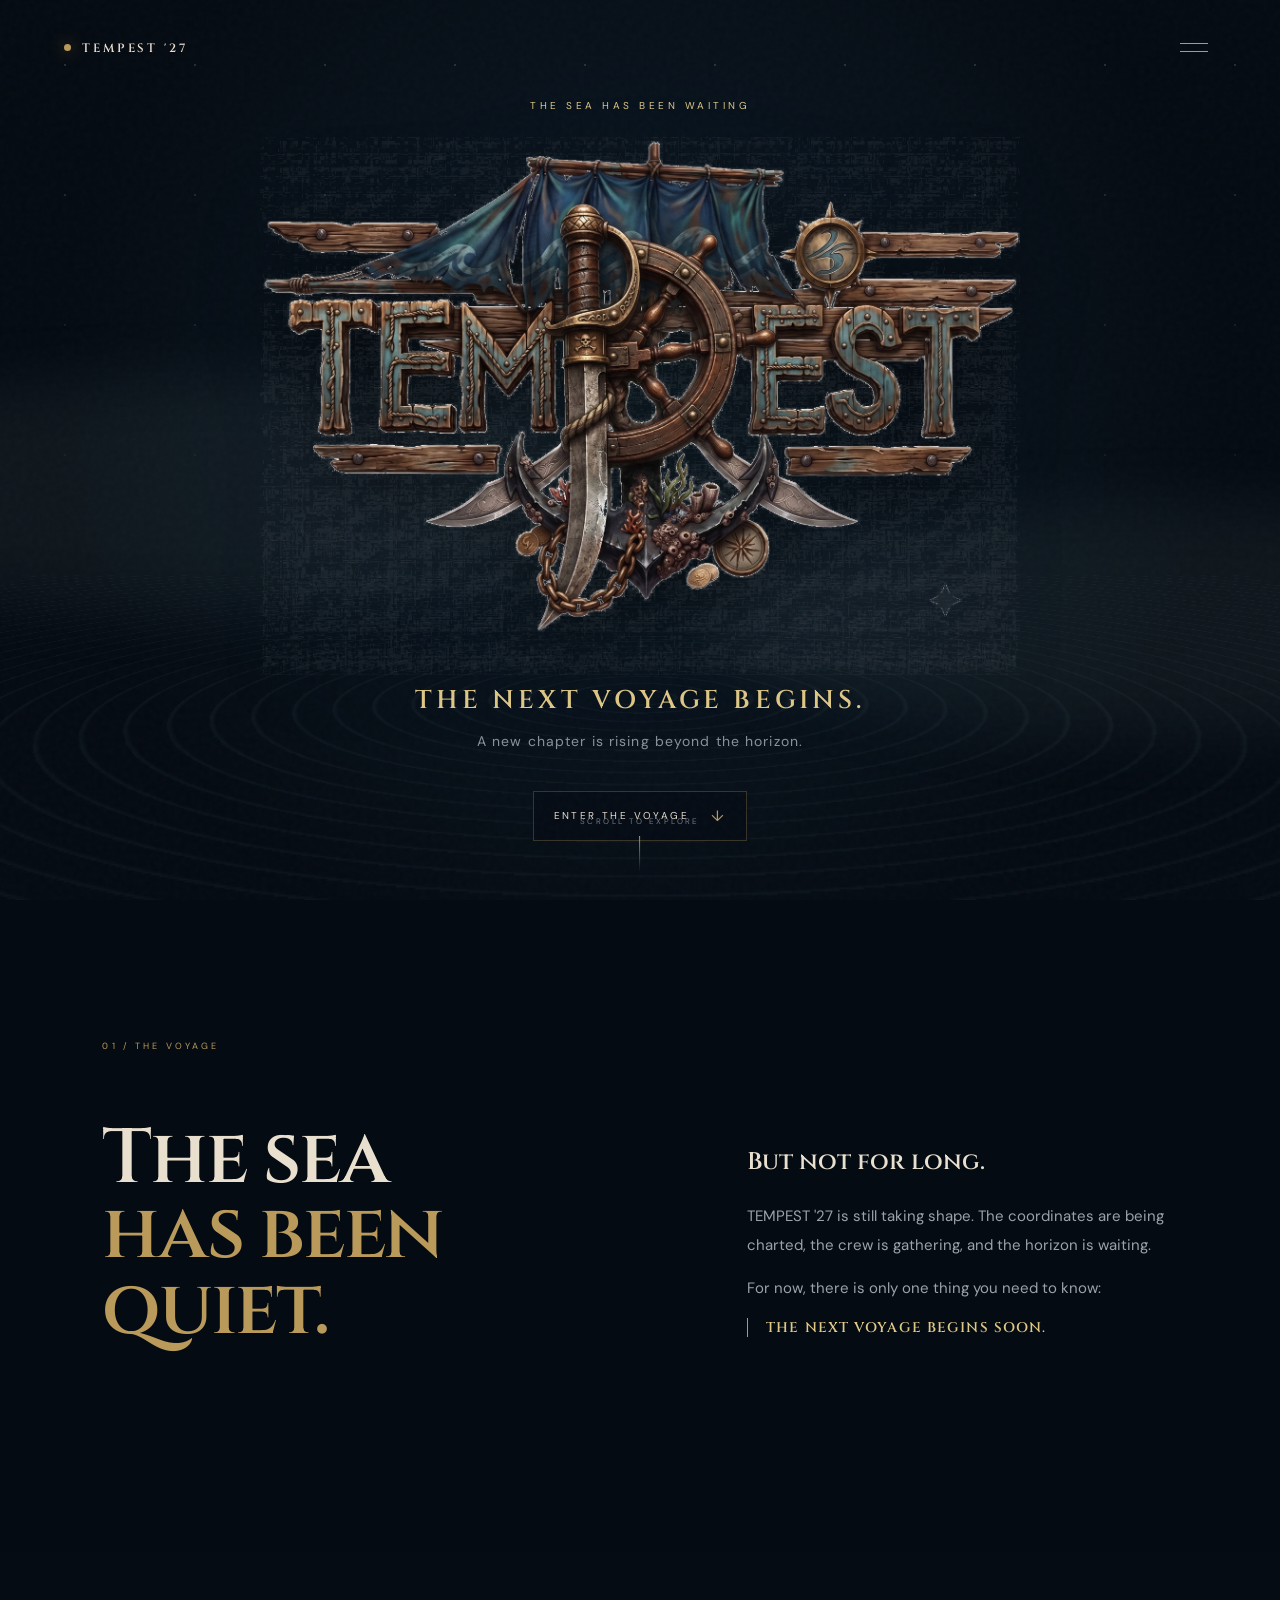
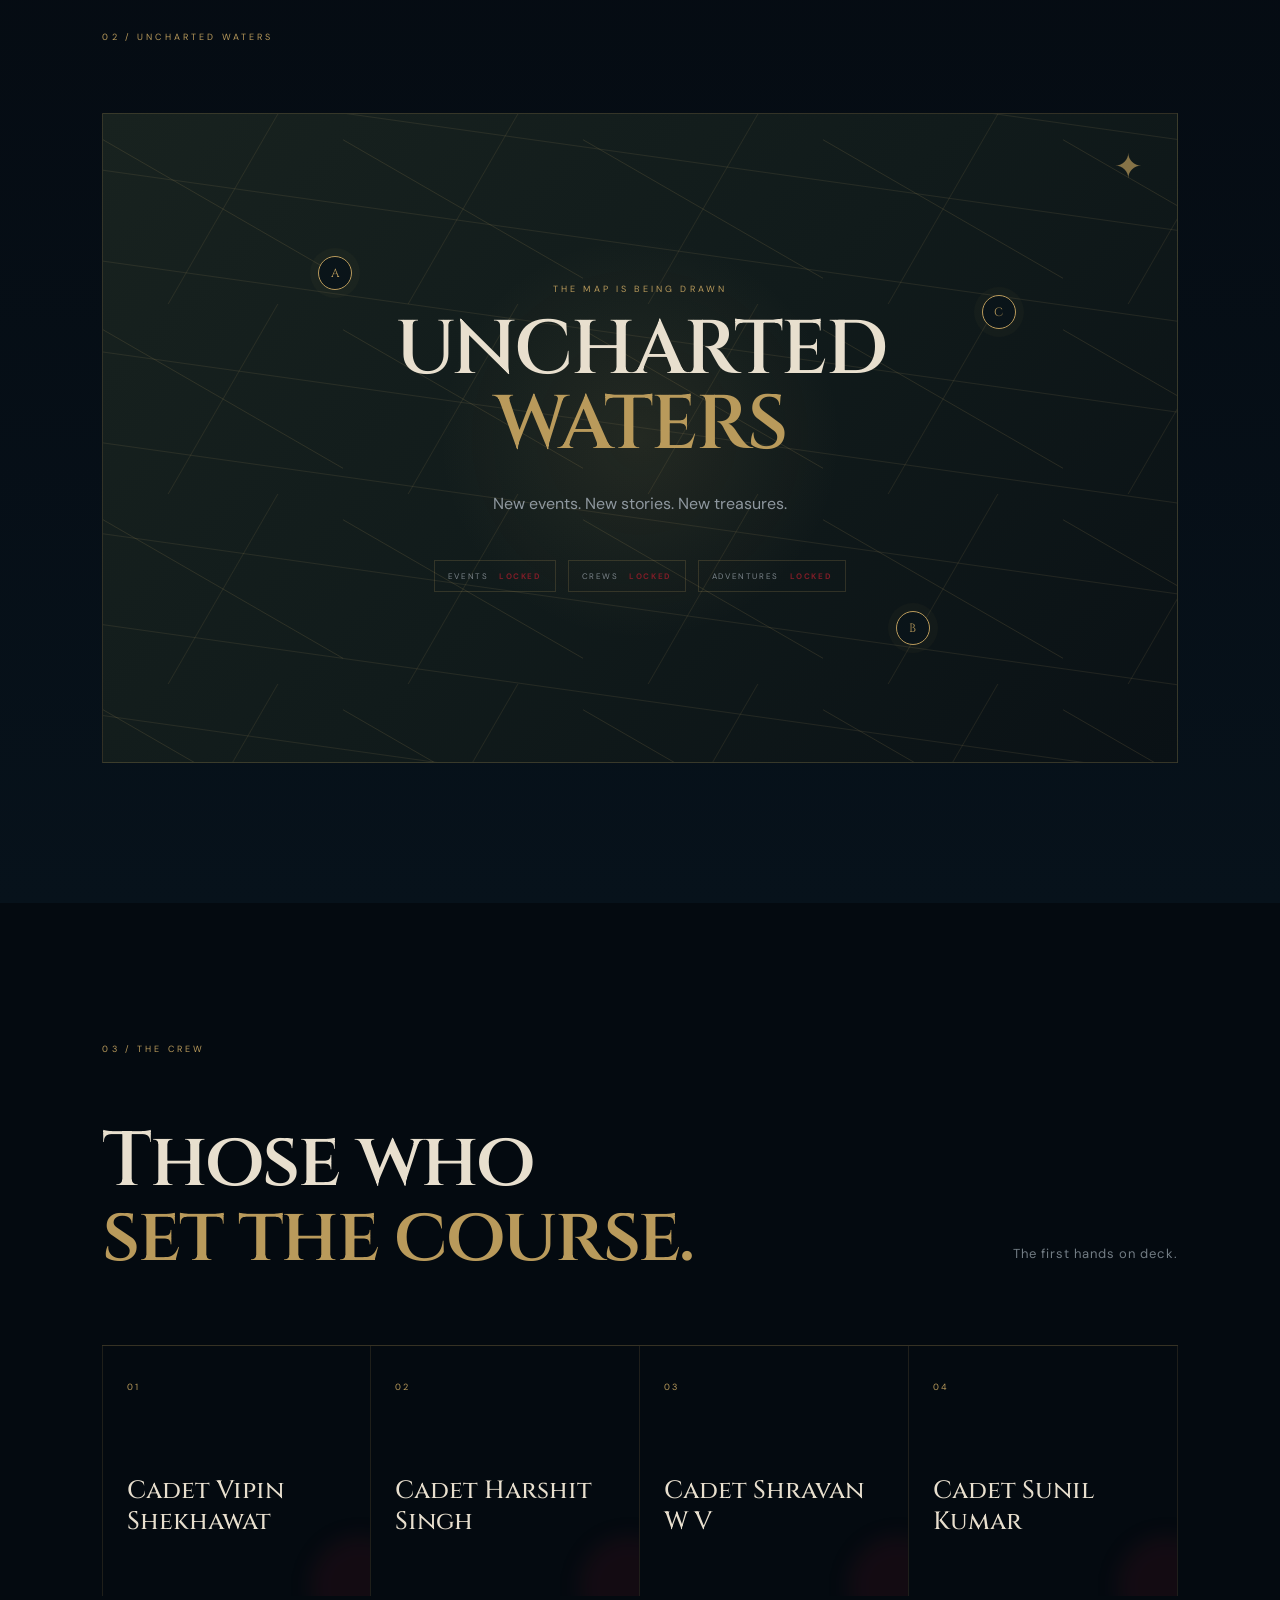
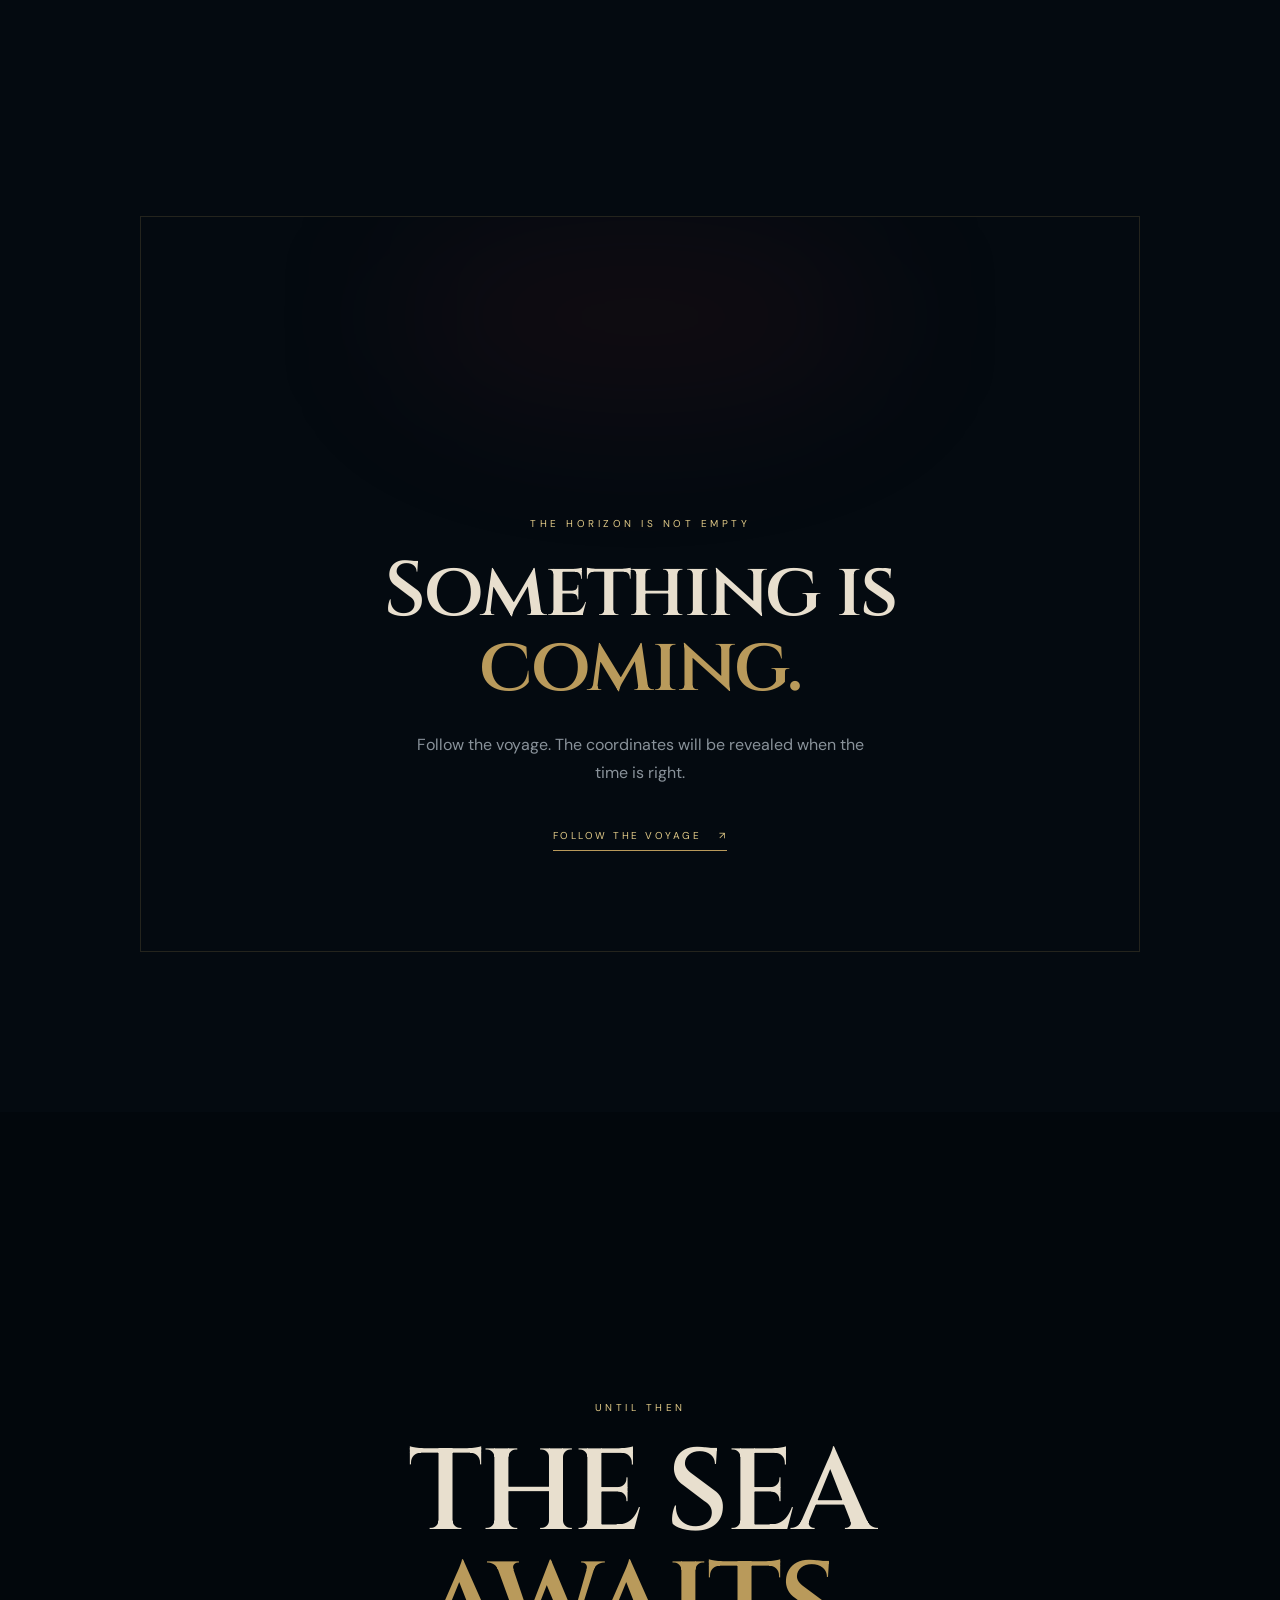
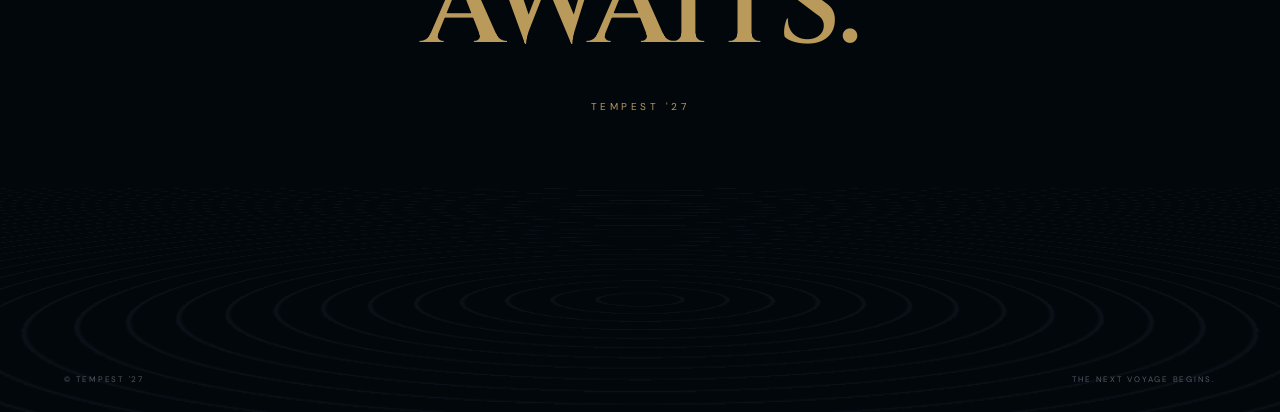
==== index.html @ 938f3fc9 "Add files via upload" ====
<!DOCTYPE html>
<html lang="en">
<head>
  <meta charset="UTF-8" />
  <meta name="viewport" content="width=device-width, initial-scale=1.0" />
  <meta name="theme-color" content="#050b12" />
  <meta name="description" content="TEMPEST '27 — The next voyage begins." />
  <title>TEMPEST '27 — The Next Voyage Begins</title>
  <link rel="stylesheet" href="style.css" />
</head>
<body>
  <div class="grain"></div>
  <div class="loader" id="loader">
    <div class="loader-mark">⚓</div>
    <div class="loader-title">TEMPEST '27</div>
    <div class="loader-line"><span></span></div>
  </div>

  <header class="nav">
    <a class="brand" href="#top" aria-label="TEMPEST 27 home">
      <span class="brand-dot"></span>
      TEMPEST '27
    </a>
    <button class="menu" id="menuBtn" aria-label="Open menu">
      <span></span><span></span>
    </button>
  </header>

  <main id="top">
    <section class="hero">
      <div class="hero-ocean"></div>
      <div class="mist mist-a"></div>
      <div class="mist mist-b"></div>
      <div class="stars"></div>

      <div class="hero-content">
        <p class="eyebrow">THE SEA HAS BEEN WAITING</p>
        <div class="logo-wrap">
          <img src="tempest-logo.png" alt="TEMPEST 27 logo" />
        </div>
        <p class="hero-title">THE NEXT VOYAGE BEGINS.</p>
        <p class="hero-sub">A new chapter is rising beyond the horizon.</p>
        <a class="gold-button" href="#voyage">ENTER THE VOYAGE <span>↓</span></a>
      </div>

      <div class="scroll-cue">
        <span>SCROLL TO EXPLORE</span>
        <i></i>
      </div>
    </section>

    <section class="section voyage" id="voyage">
      <div class="section-kicker">01 / THE VOYAGE</div>
      <div class="split">
        <div>
          <h2>The sea<br /><em>has been quiet.</em></h2>
        </div>
        <div class="copy">
          <p class="lead">But not for long.</p>
          <p>TEMPEST '27 is still taking shape. The coordinates are being charted, the crew is gathering, and the horizon is waiting.</p>
          <p>For now, there is only one thing you need to know:</p>
          <p class="quote">THE NEXT VOYAGE BEGINS SOON.</p>
        </div>
      </div>
    </section>

    <section class="section map-section">
      <div class="section-kicker">02 / UNCHARTED WATERS</div>
      <div class="map-card">
        <div class="map-lines"></div>
        <div class="compass">✦</div>
        <div class="map-center">
          <span class="tiny">THE MAP IS BEING DRAWN</span>
          <h2>UNCHARTED<br /><em>WATERS</em></h2>
          <p>New events. New stories. New treasures.</p>
          <div class="locked-row">
            <span>EVENTS <b>LOCKED</b></span>
            <span>CREWS <b>LOCKED</b></span>
            <span>ADVENTURES <b>LOCKED</b></span>
          </div>
        </div>
        <div class="map-pin pin-a">A</div>
        <div class="map-pin pin-b">B</div>
        <div class="map-pin pin-c">C</div>
      </div>
    </section>

    <section class="section crew-section">
      <div class="section-kicker">03 / THE CREW</div>
      <div class="crew-heading">
        <h2>Those who<br /><em>set the course.</em></h2>
        <p>The first hands on deck.</p>
      </div>
      <div class="crew-grid">
        <article><span>01</span><h3>Cadet Vipin<br />Shekhawat</h3></article>
        <article><span>02</span><h3>Cadet Harshit<br />Singh</h3></article>
        <article><span>03</span><h3>Cadet Shravan<br />W V</h3></article>
        <article><span>04</span><h3>Cadet Sunil<br />Kumar</h3></article>
      </div>
    </section>

    <section class="section reveal-section">
      <div class="reveal-frame">
        <div class="reveal-glow"></div>
        <p class="eyebrow">THE HORIZON IS NOT EMPTY</p>
        <h2>Something is<br /><em>coming.</em></h2>
        <p>Follow the voyage. The coordinates will be revealed when the time is right.</p>
        <div class="social-placeholder">FOLLOW THE VOYAGE <span>↗</span></div>
      </div>
    </section>

    <section class="final">
      <div class="final-sea"></div>
      <div class="final-content">
        <p class="eyebrow">UNTIL THEN</p>
        <h2>THE SEA<br /><em>AWAITS.</em></h2>
        <p>TEMPEST '27</p>
      </div>
      <footer>
        <span>© TEMPEST '27</span>
        <span>THE NEXT VOYAGE BEGINS.</span>
      </footer>
    </section>
  </main>

  <script src="script.js"></script>
</body>
</html>
---- style.css ----
@import url('https://fonts.googleapis.com/css2?family=Cinzel:wght@500;600;700;800&family=DM+Sans:wght@400;500;600&display=swap');

:root {
  --navy: #050b12;
  --navy-2: #08131d;
  --navy-3: #0b1a26;
  --gold: #b99a5b;
  --gold-light: #e0c987;
  --cream: #e8dfce;
  --muted: #89919a;
  --crimson: #7d1d27;
  --line: rgba(185,154,91,.28);
}

* { box-sizing: border-box; }
html { scroll-behavior: smooth; }
body {
  margin: 0;
  background: var(--navy);
  color: var(--cream);
  font-family: "DM Sans", sans-serif;
  overflow-x: hidden;
}
body.loaded .loader { opacity: 0; visibility: hidden; pointer-events: none; }

.grain {
  position: fixed; inset: 0; z-index: 100; pointer-events: none; opacity: .055;
  background-image: url("data:image/svg+xml,%3Csvg viewBox='0 0 180 180' xmlns='http://www.w3.org/2000/svg'%3E%3Cfilter id='n'%3E%3CfeTurbulence type='fractalNoise' baseFrequency='.85' numOctaves='3' stitchTiles='stitch'/%3E%3C/filter%3E%3Crect width='100%25' height='100%25' filter='url(%23n)' opacity='.45'/%3E%3C/svg%3E");
}
.loader {
  position: fixed; inset: 0; z-index: 200; background: #03070c;
  display: grid; place-content: center; text-align: center;
  transition: opacity 1s ease, visibility 1s ease;
}
.loader-mark { color: var(--gold); font-size: 26px; margin-bottom: 14px; }
.loader-title { font: 700 19px "Cinzel", serif; letter-spacing: .3em; margin-left: .3em; }
.loader-line { width: 150px; height: 1px; background: #24303a; margin: 22px auto 0; overflow: hidden; }
.loader-line span { display:block; height:100%; width:40%; background:var(--gold); animation: load 1.6s ease-in-out infinite; }
@keyframes load { from {transform:translateX(-100%)} to {transform:translateX(350%)} }

.nav {
  position: absolute; top: 0; left: 0; width: 100%; z-index: 30;
  padding: 28px 5vw; display:flex; justify-content:space-between; align-items:center;
}
.brand {
  color: var(--cream); text-decoration:none; font:600 12px "Cinzel",serif;
  letter-spacing:.24em; display:flex; align-items:center; gap:11px;
}
.brand-dot { width:7px; height:7px; border-radius:50%; background:var(--gold); box-shadow:0 0 16px rgba(185,154,91,.6); }
.menu { border:0; background:none; padding:8px; cursor:pointer; }
.menu span { display:block; width:28px; height:1px; background:var(--gold); margin:7px 0; }

.hero {
  min-height: 100svh; position:relative; overflow:hidden; display:grid; place-items:center;
  background: radial-gradient(circle at 50% 44%, #142633 0%, #09131d 33%, #050b12 72%);
}
.hero-ocean {
  position:absolute; inset:45% -10% -10%;
  opacity:.65;
  background: repeating-radial-gradient(ellipse at center, transparent 0 25px, rgba(107,139,155,.08) 27px 29px);
  transform: perspective(500px) rotateX(58deg) scale(1.3);
  animation: ocean 12s linear infinite;
}
@keyframes ocean { to { background-position: 0 160px; } }
.mist { position:absolute; width:70vw; height:18vw; border-radius:50%; filter:blur(32px); background:rgba(161,180,186,.07); }
.mist-a { top:42%; left:-20%; animation: drift 18s ease-in-out infinite alternate; }
.mist-b { top:56%; right:-25%; animation: drift 22s ease-in-out infinite alternate-reverse; }
@keyframes drift { to { transform:translateX(25vw); } }
.stars {
  position:absolute; inset:0; opacity:.32;
  background-image: radial-gradient(circle, rgba(232,223,206,.55) 0 1px, transparent 1.5px);
  background-size: 130px 130px;
  mask-image: linear-gradient(to bottom, black, transparent 72%);
}
.hero-content { position:relative; z-index:5; text-align:center; width:min(900px,92vw); padding-top:40px; }
.eyebrow { font-size:10px; letter-spacing:.35em; color:var(--gold-light); margin:0 0 25px; }
.logo-wrap { width:min(760px,86vw); margin:0 auto; filter: drop-shadow(0 22px 34px rgba(0,0,0,.55)); }
.logo-wrap img { display:block; width:100%; height:auto; }
.hero-title { font:600 clamp(18px,2vw,28px) "Cinzel",serif; letter-spacing:.16em; margin:8px 0 12px; color:var(--gold-light); }
.hero-sub { color:var(--muted); font-size:14px; letter-spacing:.08em; }
.gold-button {
  display:inline-flex; gap:22px; align-items:center; margin-top:27px; padding:14px 20px;
  border:1px solid var(--line); color:var(--cream); text-decoration:none; font-size:10px; letter-spacing:.24em;
  transition:.3s ease; background:rgba(5,11,18,.45); backdrop-filter:blur(8px);
}
.gold-button:hover { border-color:var(--gold); color:var(--gold-light); transform:translateY(-2px); }
.gold-button span { color:var(--gold); font-size:15px; }
.scroll-cue { position:absolute; bottom:28px; z-index:5; left:50%; transform:translateX(-50%); display:grid; justify-items:center; gap:10px; color:#6f7880; font-size:8px; letter-spacing:.3em; }
.scroll-cue i { width:1px; height:36px; background:linear-gradient(var(--gold),transparent); }

.section { position:relative; padding:140px 8vw; }
.section-kicker { font-size:9px; letter-spacing:.35em; color:var(--gold); margin-bottom:70px; }
.split { display:grid; grid-template-columns:1.2fr 1fr; gap:10vw; max-width:1200px; margin:auto; }
h2 { margin:0; font:600 clamp(45px,6vw,88px)/.98 "Cinzel",serif; letter-spacing:-.03em; }
h2 em { color:var(--gold); font-style:normal; }
.copy { align-self:end; max-width:470px; color:#9ba3aa; line-height:1.9; font-size:15px; }
.copy .lead { color:var(--cream); font:600 24px "Cinzel",serif; }
.quote { color:var(--gold-light); font:600 14px "Cinzel",serif; letter-spacing:.08em; border-left:1px solid var(--gold); padding-left:18px; }

.map-section { background:linear-gradient(#050b12,#07121b); }
.map-card {
  position:relative; min-height:650px; max-width:1250px; margin:auto; overflow:hidden;
  border:1px solid rgba(185,154,91,.22);
  background:
    radial-gradient(circle at 50% 50%, rgba(185,154,91,.11), transparent 32%),
    linear-gradient(135deg, #18221f, #111b1b 50%, #0a1115);
}
.map-card:before {
  content:""; position:absolute; inset:0; opacity:.12;
  background-image: repeating-linear-gradient(8deg, transparent 0 45px, #c1a56c 46px, transparent 47px 90px);
}
.map-lines { position:absolute; inset:0; background:linear-gradient(30deg,transparent 49.7%,rgba(185,154,91,.16) 50%,transparent 50.3%),linear-gradient(120deg,transparent 49.7%,rgba(185,154,91,.12) 50%,transparent 50.3%); background-size:240px 190px; }
.map-center { position:absolute; inset:0; display:grid; place-content:center; text-align:center; }
.map-center .tiny { font-size:9px; letter-spacing:.35em; color:var(--gold); }
.map-center h2 { margin:18px 0 15px; font-size:clamp(40px,6vw,76px); }
.map-center p { color:#8e979e; }
.locked-row { display:flex; gap:12px; justify-content:center; flex-wrap:wrap; margin-top:30px; }
.locked-row span { border:1px solid rgba(185,154,91,.2); padding:10px 13px; font-size:8px; letter-spacing:.2em; color:#7c858b; }
.locked-row b { color:var(--crimson); margin-left:7px; }
.compass { position:absolute; top:30px; right:35px; color:var(--gold); font-size:34px; opacity:.7; }
.map-pin { position:absolute; width:34px; height:34px; border:1px solid var(--gold); color:var(--gold); border-radius:50%; display:grid; place-items:center; font:12px "Cinzel"; background:#0a1419; box-shadow:0 0 0 8px rgba(185,154,91,.04); }
.pin-a { top:22%; left:20%; } .pin-b { bottom:18%; right:23%; } .pin-c { top:28%; right:15%; }

.crew-section { background:#040a10; }
.crew-heading { display:flex; justify-content:space-between; align-items:end; max-width:1200px; margin:0 auto 70px; }
.crew-heading p { color:#727c84; font-size:13px; letter-spacing:.08em; }
.crew-grid { display:grid; grid-template-columns:repeat(4,1fr); max-width:1200px; margin:auto; border-top:1px solid var(--line); }
.crew-grid article { min-height:250px; padding:28px 24px; border-right:1px solid rgba(185,154,91,.15); position:relative; overflow:hidden; transition:.35s; }
.crew-grid article:first-child { border-left:1px solid rgba(185,154,91,.15); }
.crew-grid article:after { content:""; position:absolute; width:100px; height:100px; border-radius:50%; background:rgba(125,29,39,.13); right:-40px; bottom:-40px; filter:blur(10px); }
.crew-grid article:hover { background:rgba(185,154,91,.035); }
.crew-grid span { color:var(--gold); font-size:9px; letter-spacing:.2em; }
.crew-grid h3 { font:500 25px/1.25 "Cinzel",serif; margin-top:80px; }

.reveal-section { padding-top:80px; padding-bottom:160px; background:#040a10; }
.reveal-frame { max-width:1000px; margin:auto; text-align:center; border:1px solid rgba(185,154,91,.18); padding:100px 30px; position:relative; overflow:hidden; }
.reveal-glow { position:absolute; width:500px; height:200px; border-radius:50%; background:rgba(125,29,39,.1); filter:blur(70px); left:50%; top:50%; transform:translate(-50%,-50%); }
.reveal-frame > * { position:relative; }
.reveal-frame p:not(.eyebrow) { max-width:480px; margin:25px auto 35px; color:#89929a; line-height:1.8; }
.social-placeholder { display:inline-block; color:var(--gold-light); border-bottom:1px solid var(--gold); padding-bottom:8px; font-size:10px; letter-spacing:.25em; }
.social-placeholder span { margin-left:12px; }

.final { min-height:100svh; position:relative; display:grid; place-items:center; overflow:hidden; background:#02070c; }
.final-sea { position:absolute; inset:55% -20% -20%; background:repeating-radial-gradient(ellipse at center,transparent 0 28px,rgba(92,124,141,.08) 30px 32px); transform:perspective(500px) rotateX(62deg) scale(1.4); }
.final-content { position:relative; text-align:center; z-index:2; }
.final-content h2 { font-size:clamp(55px,9vw,130px); }
.final-content > p:last-child { color:var(--gold); letter-spacing:.35em; font-size:10px; margin-top:35px; }
footer { position:absolute; bottom:28px; left:5vw; right:5vw; display:flex; justify-content:space-between; color:#515b63; font-size:8px; letter-spacing:.22em; z-index:3; }

@media (max-width: 800px) {
  .nav { padding:22px 6vw; }
  .section { padding:100px 6vw; }
  .section-kicker { margin-bottom:45px; }
  .split { grid-template-columns:1fr; gap:50px; }
  .map-card { min-height:540px; }
  .crew-heading { display:block; }
  .crew-heading p { margin-top:20px; }
  .crew-grid { grid-template-columns:1fr 1fr; }
  .crew-grid article { min-height:210px; }
  .crew-grid h3 { margin-top:60px; font-size:20px; }
  .reveal-frame { padding:80px 20px; }
  footer { gap:20px; flex-direction:column; }
}
@media (max-width: 480px) {
  .hero-content { padding-top:70px; }
  .hero-title { font-size:15px; }
  .hero-sub { font-size:12px; }
  .map-card { min-height:500px; }
  .map-pin { display:none; }
  .locked-row { padding:0 15px; }
  .crew-grid { grid-template-columns:1fr; }
  .crew-grid article { min-height:180px; border-left:1px solid rgba(185,154,91,.15); }
  .crew-grid h3 { margin-top:45px; }
}
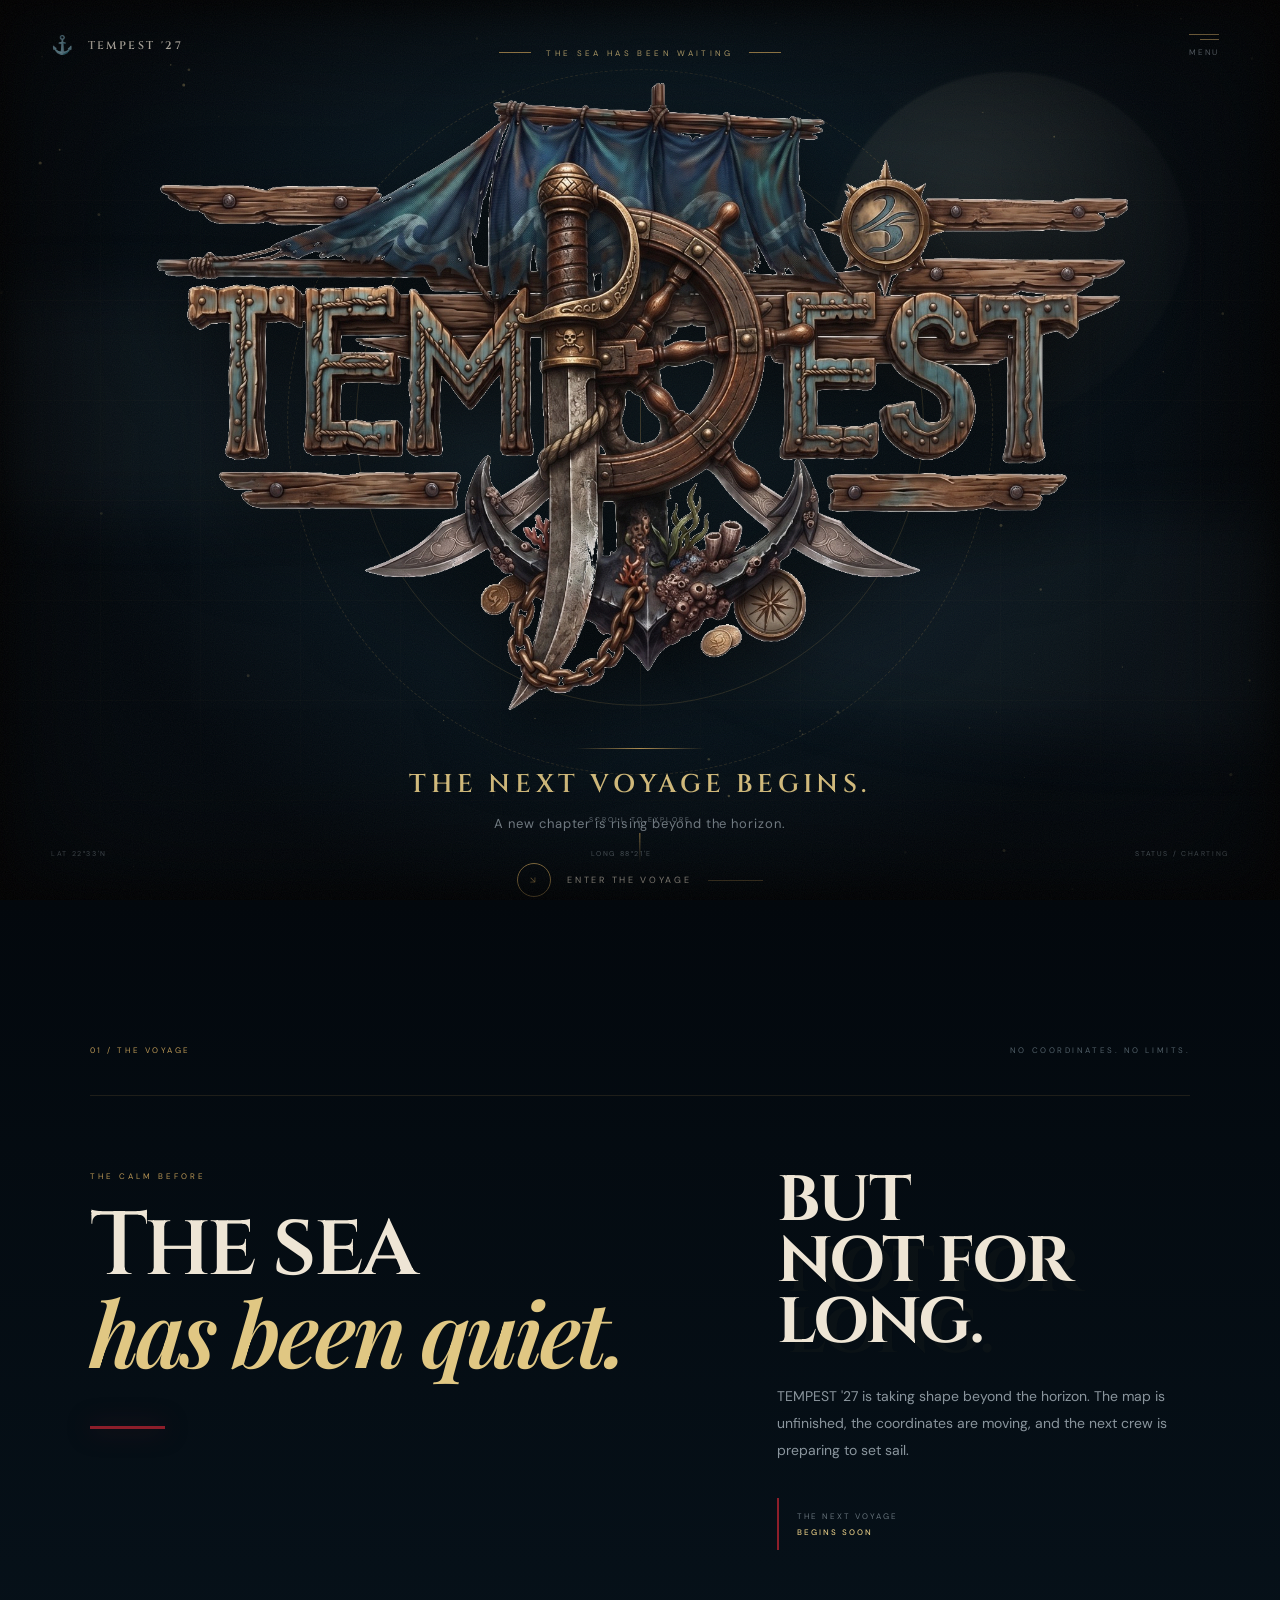
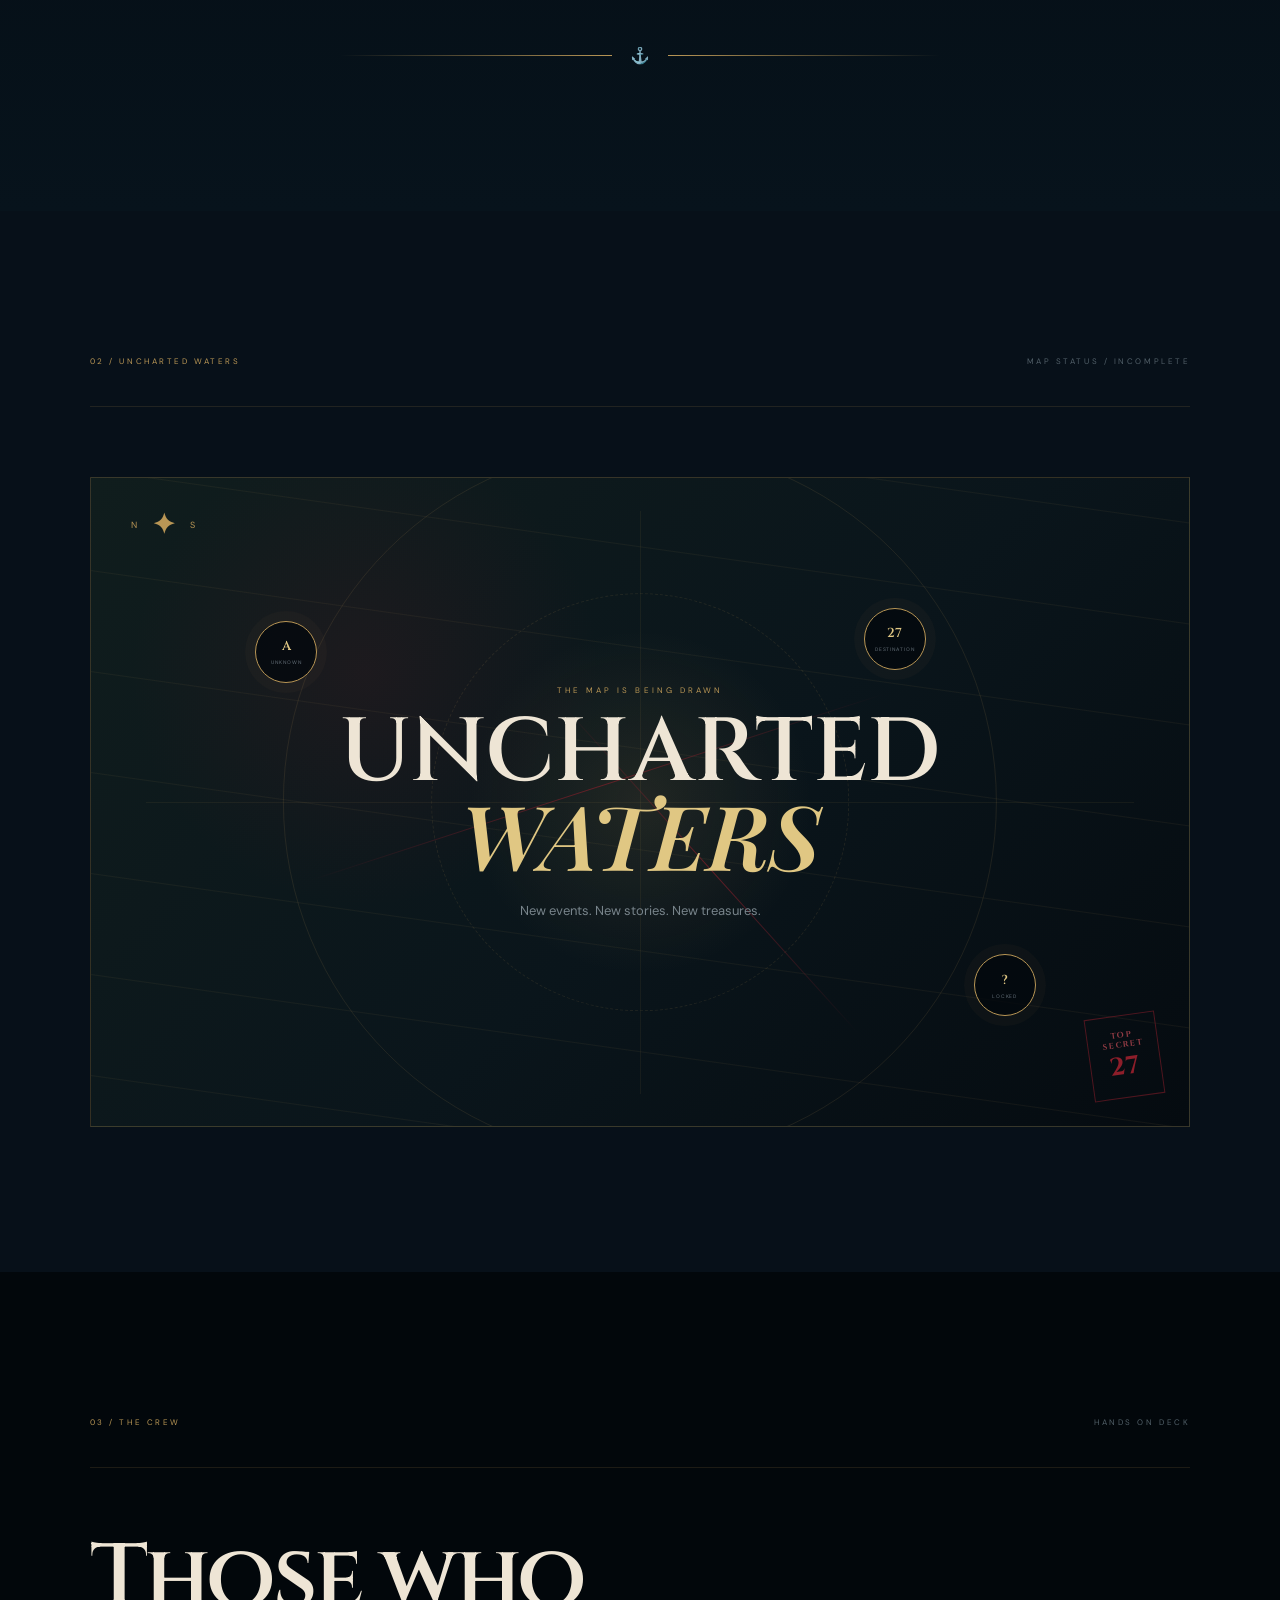
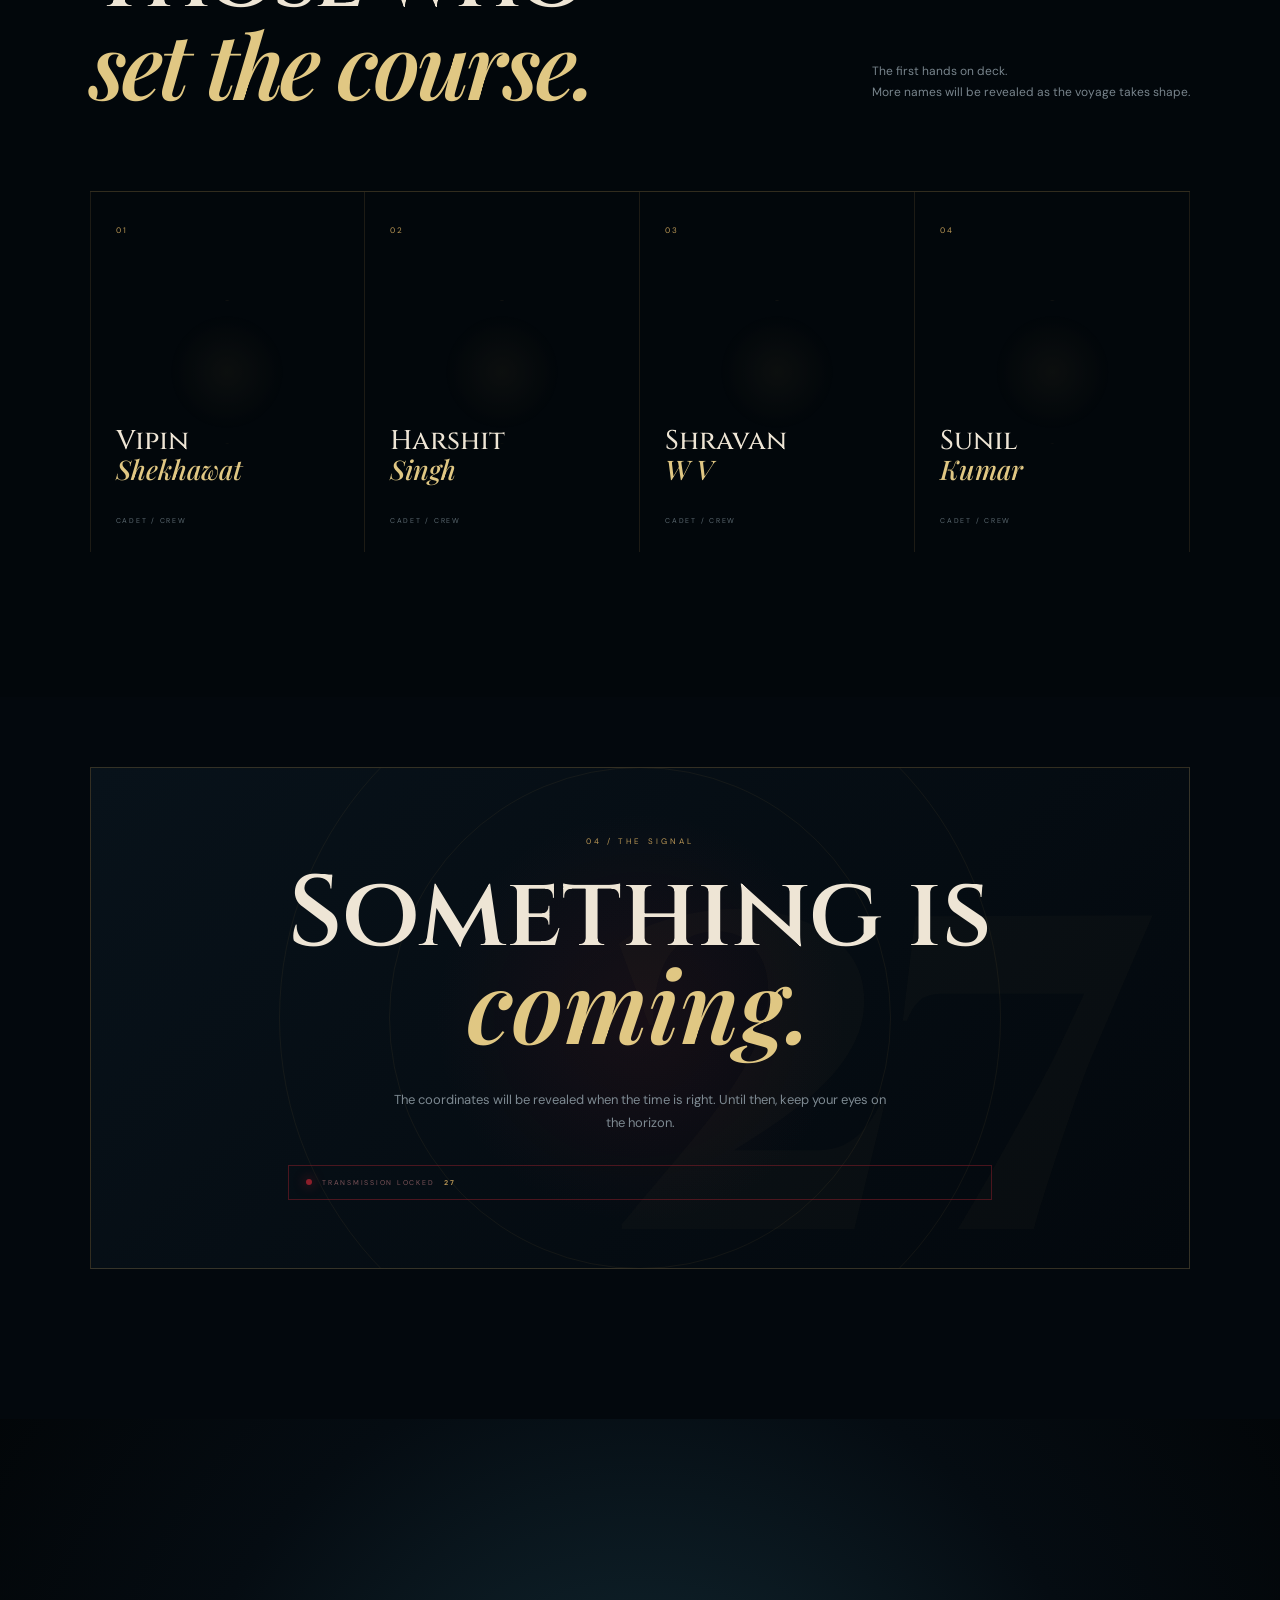
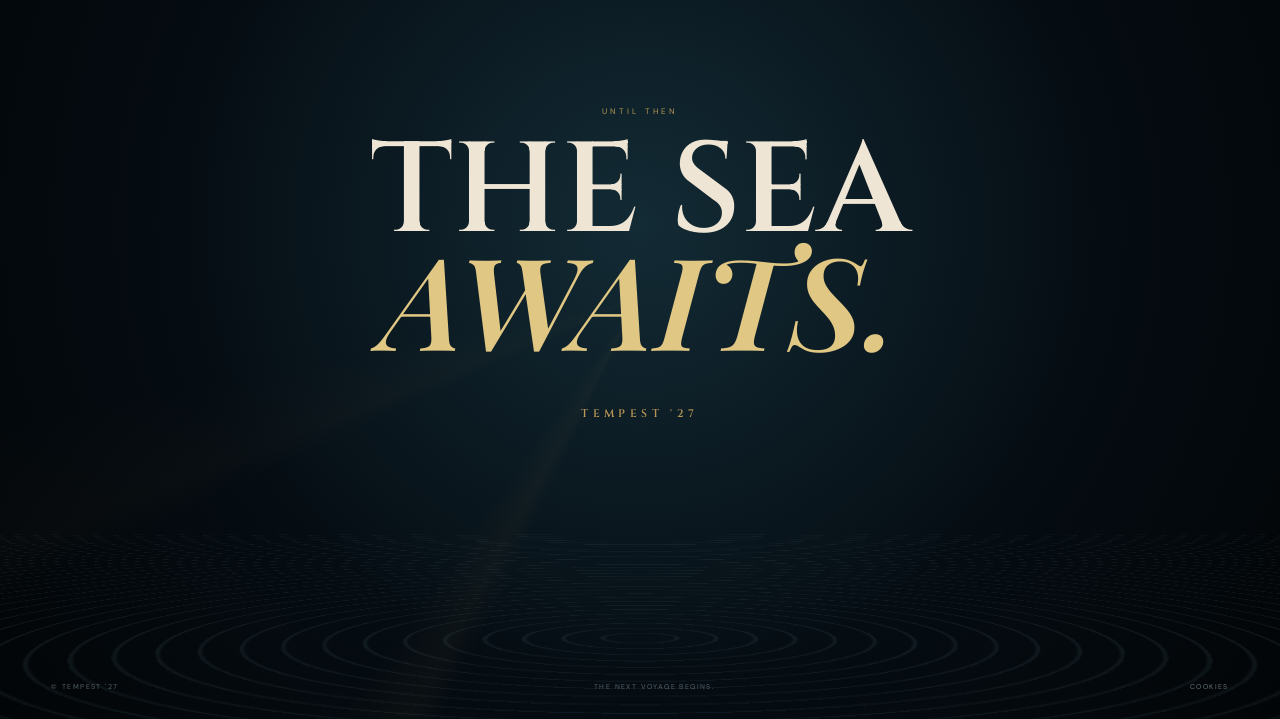
==== commit 919df940: "Add files via upload" ====
--- a/index.html
+++ b/index.html
@@ -1,124 +1,176 @@
-<!DOCTYPE html>
+<!doctype html>
 <html lang="en">
 <head>
-  <meta charset="UTF-8" />
-  <meta name="viewport" content="width=device-width, initial-scale=1.0" />
-  <meta name="theme-color" content="#050b12" />
-  <meta name="description" content="TEMPEST '27 — The next voyage begins." />
+  <meta charset="utf-8">
+  <meta name="viewport" content="width=device-width, initial-scale=1">
+  <meta name="theme-color" content="#03070b">
+  <meta name="description" content="TEMPEST '27 — The next voyage begins.">
   <title>TEMPEST '27 — The Next Voyage Begins</title>
-  <link rel="stylesheet" href="style.css" />
+  <link rel="preconnect" href="https://fonts.googleapis.com">
+  <link rel="preconnect" href="https://fonts.gstatic.com" crossorigin>
+  <link href="https://fonts.googleapis.com/css2?family=Cinzel:wght@500;600;700;800;900&family=DM+Sans:wght@400;500;600;700&family=Playfair+Display:ital,wght@0,600;1,600;1,700&display=swap" rel="stylesheet">
+  <link rel="stylesheet" href="style.css">
 </head>
 <body>
-  <div class="grain"></div>
-  <div class="loader" id="loader">
-    <div class="loader-mark">⚓</div>
-    <div class="loader-title">TEMPEST '27</div>
-    <div class="loader-line"><span></span></div>
+  <div class="preloader" id="preloader">
+    <div class="loader-compass">✦</div>
+    <div class="loader-word">TEMPEST '27</div>
+    <div class="loader-bar"><span></span></div>
+    <small>CHARTING THE NEXT VOYAGE</small>
   </div>
 
+  <canvas id="particles" aria-hidden="true"></canvas>
+  <div class="noise" aria-hidden="true"></div>
+  <div class="vignette" aria-hidden="true"></div>
+
   <header class="nav">
-    <a class="brand" href="#top" aria-label="TEMPEST 27 home">
-      <span class="brand-dot"></span>
-      TEMPEST '27
-    </a>
-    <button class="menu" id="menuBtn" aria-label="Open menu">
+    <a href="#top" class="wordmark"><span class="anchor">⚓</span><span>TEMPEST '27</span></a>
+    <button class="menu-btn" id="menuBtn" aria-label="Open navigation">
       <span></span><span></span>
+      <i>MENU</i>
     </button>
   </header>
 
+  <div class="menu-panel" id="menuPanel">
+    <div class="menu-watermark">27</div>
+    <button class="menu-close" id="menuClose">CLOSE ×</button>
+    <nav>
+      <a href="#voyage">01 <b>THE VOYAGE</b></a>
+      <a href="#waters">02 <b>UNCHARTED WATERS</b></a>
+      <a href="#crew">03 <b>THE CREW</b></a>
+      <a href="#signal">04 <b>THE SIGNAL</b></a>
+    </nav>
+  </div>
+
   <main id="top">
-    <section class="hero">
-      <div class="hero-ocean"></div>
-      <div class="mist mist-a"></div>
-      <div class="mist mist-b"></div>
-      <div class="stars"></div>
+    <section class="hero" id="hero">
+      <div class="moon"></div>
+      <div class="cloud cloud-one"></div>
+      <div class="cloud cloud-two"></div>
+      <div class="hero-grid"></div>
 
-      <div class="hero-content">
-        <p class="eyebrow">THE SEA HAS BEEN WAITING</p>
-        <div class="logo-wrap">
-          <img src="tempest-logo.png" alt="TEMPEST 27 logo" />
+      <div class="hero-copy">
+        <div class="micro"><span></span> THE SEA HAS BEEN WAITING <span></span></div>
+        <div class="logo-stage" id="logoStage">
+          <div class="logo-ring ring-a"></div>
+          <div class="logo-ring ring-b"></div>
+          <div class="logo-cross"></div>
+          <img src="tempest-logo.png" alt="TEMPEST '27">
         </div>
-        <p class="hero-title">THE NEXT VOYAGE BEGINS.</p>
-        <p class="hero-sub">A new chapter is rising beyond the horizon.</p>
-        <a class="gold-button" href="#voyage">ENTER THE VOYAGE <span>↓</span></a>
+        <div class="hero-bottom">
+          <div class="hero-line"></div>
+          <p>THE NEXT VOYAGE BEGINS.</p>
+          <span>A new chapter is rising beyond the horizon.</span>
+        </div>
+        <a href="#voyage" class="enter">
+          <span class="enter-icon">↘</span>
+          <span>ENTER THE VOYAGE</span>
+          <span class="enter-rule"></span>
+        </a>
       </div>
 
-      <div class="scroll-cue">
-        <span>SCROLL TO EXPLORE</span>
-        <i></i>
+      <div class="hero-coordinates">
+        <span>LAT 22°33'N</span>
+        <span>LONG 88°21'E</span>
+        <span>STATUS / CHARTING</span>
+      </div>
+
+      <div class="scroll">
+        <span>SCROLL TO EXPLORE</span><i></i>
       </div>
     </section>
 
-    <section class="section voyage" id="voyage">
-      <div class="section-kicker">01 / THE VOYAGE</div>
-      <div class="split">
-        <div>
-          <h2>The sea<br /><em>has been quiet.</em></h2>
+    <section class="voyage section" id="voyage">
+      <div class="section-top">
+        <span>01 / THE VOYAGE</span>
+        <span>NO COORDINATES. NO LIMITS.</span>
+      </div>
+      <div class="voyage-grid">
+        <div class="display-title">
+          <p class="tiny">THE CALM BEFORE</p>
+          <h2>The sea<br><em>has been quiet.</em></h2>
+          <div class="red-mark"></div>
         </div>
-        <div class="copy">
-          <p class="lead">But not for long.</p>
-          <p>TEMPEST '27 is still taking shape. The coordinates are being charted, the crew is gathering, and the horizon is waiting.</p>
-          <p>For now, there is only one thing you need to know:</p>
-          <p class="quote">THE NEXT VOYAGE BEGINS SOON.</p>
+        <div class="voyage-copy">
+          <p class="massive">BUT<br><em>NOT FOR LONG.</em></p>
+          <p>TEMPEST '27 is taking shape beyond the horizon. The map is unfinished, the coordinates are moving, and the next crew is preparing to set sail.</p>
+          <div class="manifest">
+            <span>THE NEXT VOYAGE</span><b>BEGINS SOON</b>
+          </div>
         </div>
+      </div>
+      <div class="sea-line"><span></span><i>⚓</i><span></span></div>
+    </section>
+
+    <section class="waters section" id="waters">
+      <div class="section-top">
+        <span>02 / UNCHARTED WATERS</span>
+        <span>MAP STATUS / INCOMPLETE</span>
+      </div>
+      <div class="map-shell">
+        <div class="map-orbit orbit-1"></div>
+        <div class="map-orbit orbit-2"></div>
+        <div class="map-cross cross-x"></div>
+        <div class="map-cross cross-y"></div>
+        <div class="map-compass">
+          <span>N</span><b>✦</b><span>S</span>
+        </div>
+        <div class="route route-a"></div>
+        <div class="route route-b"></div>
+        <div class="map-pin pin-a"><b>A</b><small>UNKNOWN</small></div>
+        <div class="map-pin pin-b"><b>?</b><small>LOCKED</small></div>
+        <div class="map-pin pin-c"><b>27</b><small>DESTINATION</small></div>
+        <div class="map-center">
+          <p>THE MAP IS BEING DRAWN</p>
+          <h2>UNCHARTED<br><em>WATERS</em></h2>
+          <span>New events. New stories. New treasures.</span>
+        </div>
+        <div class="map-stamp">TOP<br>SECRET<br><b>27</b></div>
       </div>
     </section>
 
-    <section class="section map-section">
-      <div class="section-kicker">02 / UNCHARTED WATERS</div>
-      <div class="map-card">
-        <div class="map-lines"></div>
-        <div class="compass">✦</div>
-        <div class="map-center">
-          <span class="tiny">THE MAP IS BEING DRAWN</span>
-          <h2>UNCHARTED<br /><em>WATERS</em></h2>
-          <p>New events. New stories. New treasures.</p>
-          <div class="locked-row">
-            <span>EVENTS <b>LOCKED</b></span>
-            <span>CREWS <b>LOCKED</b></span>
-            <span>ADVENTURES <b>LOCKED</b></span>
-          </div>
-        </div>
-        <div class="map-pin pin-a">A</div>
-        <div class="map-pin pin-b">B</div>
-        <div class="map-pin pin-c">C</div>
+    <section class="crew section" id="crew">
+      <div class="section-top">
+        <span>03 / THE CREW</span>
+        <span>HANDS ON DECK</span>
+      </div>
+      <div class="crew-intro">
+        <h2>Those who<br><em>set the course.</em></h2>
+        <p>The first hands on deck.<br>More names will be revealed as the voyage takes shape.</p>
+      </div>
+      <div class="crew-grid">
+        <article><span>01</span><div class="portrait"></div><h3>Vipin<br><em>Shekhawat</em></h3><small>CADET / CREW</small></article>
+        <article><span>02</span><div class="portrait"></div><h3>Harshit<br><em>Singh</em></h3><small>CADET / CREW</small></article>
+        <article><span>03</span><div class="portrait"></div><h3>Shravan<br><em>W V</em></h3><small>CADET / CREW</small></article>
+        <article><span>04</span><div class="portrait"></div><h3>Sunil<br><em>Kumar</em></h3><small>CADET / CREW</small></article>
       </div>
     </section>
 
-    <section class="section crew-section">
-      <div class="section-kicker">03 / THE CREW</div>
-      <div class="crew-heading">
-        <h2>Those who<br /><em>set the course.</em></h2>
-        <p>The first hands on deck.</p>
-      </div>
-      <div class="crew-grid">
-        <article><span>01</span><h3>Cadet Vipin<br />Shekhawat</h3></article>
-        <article><span>02</span><h3>Cadet Harshit<br />Singh</h3></article>
-        <article><span>03</span><h3>Cadet Shravan<br />W V</h3></article>
-        <article><span>04</span><h3>Cadet Sunil<br />Kumar</h3></article>
-      </div>
-    </section>
-
-    <section class="section reveal-section">
-      <div class="reveal-frame">
-        <div class="reveal-glow"></div>
-        <p class="eyebrow">THE HORIZON IS NOT EMPTY</p>
-        <h2>Something is<br /><em>coming.</em></h2>
-        <p>Follow the voyage. The coordinates will be revealed when the time is right.</p>
-        <div class="social-placeholder">FOLLOW THE VOYAGE <span>↗</span></div>
+    <section class="signal section" id="signal">
+      <div class="signal-card">
+        <div class="signal-scan"></div>
+        <div class="signal-copy">
+          <p class="tiny">04 / THE SIGNAL</p>
+          <h2>Something is<br><em>coming.</em></h2>
+          <p>The coordinates will be revealed when the time is right. Until then, keep your eyes on the horizon.</p>
+          <div class="signal-lock"><span></span> TRANSMISSION LOCKED <b>27</b></div>
+        </div>
+        <div class="signal-number">27</div>
       </div>
     </section>
 
     <section class="final">
-      <div class="final-sea"></div>
-      <div class="final-content">
-        <p class="eyebrow">UNTIL THEN</p>
-        <h2>THE SEA<br /><em>AWAITS.</em></h2>
-        <p>TEMPEST '27</p>
+      <div class="final-rays"></div>
+      <div class="final-water"></div>
+      <div class="final-copy">
+        <p class="tiny">UNTIL THEN</p>
+        <h2>THE SEA<br><em>AWAITS.</em></h2>
+        <p class="final-brand">TEMPEST '27</p>
       </div>
       <footer>
         <span>© TEMPEST '27</span>
         <span>THE NEXT VOYAGE BEGINS.</span>
+        <a href="cookies.html">COOKIES</a>
       </footer>
     </section>
   </main>
--- a/style.css
+++ b/style.css
@@ -1,174 +1,77 @@
-@import url('https://fonts.googleapis.com/css2?family=Cinzel:wght@500;600;700;800&family=DM+Sans:wght@400;500;600&display=swap');
+@import url('https://fonts.googleapis.com/css2?family=Cinzel:wght@500;600;700;800;900&family=DM+Sans:wght@400;500;600;700&family=Playfair+Display:ital,wght@0,600;1,600;1,700&display=swap');
 
-:root {
-  --navy: #050b12;
-  --navy-2: #08131d;
-  --navy-3: #0b1a26;
-  --gold: #b99a5b;
-  --gold-light: #e0c987;
-  --cream: #e8dfce;
-  --muted: #89919a;
-  --crimson: #7d1d27;
-  --line: rgba(185,154,91,.28);
+:root{
+  --ink:#02060a;--navy:#061019;--navy2:#0b1822;--gold:#b99655;--gold2:#e0c783;
+  --cream:#eee5d5;--muted:#89939b;--crimson:#8d1e2a;--red:#c52b39;
+  --line:rgba(185,150,85,.26);
 }
+*{box-sizing:border-box}
+html{scroll-behavior:smooth}
+body{margin:0;background:var(--ink);color:var(--cream);font-family:"DM Sans",sans-serif;overflow-x:hidden}
+a{color:inherit}
+::selection{background:var(--gold);color:#02060a}
+.noise{position:fixed;inset:0;z-index:90;pointer-events:none;opacity:.055;background-image:url("data:image/svg+xml,%3Csvg xmlns='http://www.w3.org/2000/svg' width='180' height='180'%3E%3Cfilter id='n'%3E%3CfeTurbulence type='fractalNoise' baseFrequency='.9' numOctaves='3' stitchTiles='stitch'/%3E%3C/filter%3E%3Crect width='100%25' height='100%25' filter='url(%23n)'/%3E%3C/svg%3E")}
+.vignette{position:fixed;inset:0;z-index:89;pointer-events:none;box-shadow:inset 0 0 160px #000, inset 0 0 40px #000}
+#particles{position:fixed;inset:0;z-index:1;pointer-events:none;opacity:.55}
+.preloader{position:fixed;inset:0;z-index:200;background:#010407;display:grid;place-content:center;text-align:center;transition:opacity 1s,visibility 1s}
+body.ready .preloader{opacity:0;visibility:hidden;pointer-events:none}
+.loader-compass{font-size:32px;color:var(--gold);animation:spin 2s linear infinite}
+.loader-word{font:700 20px "Cinzel";letter-spacing:.28em;margin:.7rem 0 .9rem}
+.loader-bar{height:1px;width:190px;background:#18252e;margin:auto;overflow:hidden}.loader-bar span{display:block;height:100%;background:var(--gold);animation:load 1.5s ease-in-out infinite}
+.preloader small{margin-top:12px;color:#67747d;letter-spacing:.25em;font-size:8px}
+@keyframes load{0%{transform:translateX(-110%)}100%{transform:translateX(260%)}}@keyframes spin{to{transform:rotate(360deg)}}
 
-* { box-sizing: border-box; }
-html { scroll-behavior: smooth; }
-body {
-  margin: 0;
-  background: var(--navy);
-  color: var(--cream);
-  font-family: "DM Sans", sans-serif;
-  overflow-x: hidden;
+.nav{position:fixed;z-index:70;top:0;left:0;width:100%;padding:24px 4vw;display:flex;justify-content:space-between;align-items:center;mix-blend-mode:screen}
+.wordmark{text-decoration:none;font:600 11px "Cinzel";letter-spacing:.22em;display:flex;gap:12px;align-items:center}
+.anchor{font-size:18px;color:var(--gold)}
+.menu-btn{background:none;border:0;color:var(--cream);display:flex;flex-direction:column;align-items:flex-end;gap:4px;cursor:pointer;padding:10px}
+.menu-btn span{display:block;width:30px;height:1px;background:var(--gold)}.menu-btn span:nth-child(2){width:19px}
+.menu-btn i{font:8px "DM Sans";letter-spacing:.2em;color:#79838b;font-style:normal;margin-top:3px}
+.menu-panel{position:fixed;inset:0;z-index:100;background:radial-gradient(circle at 70% 40%,#12232c,#03070b 62%);transform:translateY(-105%);transition:transform .75s cubic-bezier(.7,0,.2,1);display:grid;align-items:center;padding:12vw}
+.menu-panel.open{transform:none}.menu-close{position:absolute;right:5vw;top:30px;background:none;border:0;color:var(--gold2);letter-spacing:.2em;font-size:10px}
+.menu-panel nav{display:grid;gap:24px}.menu-panel nav a{text-decoration:none;font:500 clamp(34px,6vw,75px) "Cinzel";letter-spacing:-.03em;color:#66737b;transition:.25s}.menu-panel nav a:hover{color:var(--cream);transform:translateX(10px)}.menu-panel nav b{color:var(--cream);font-weight:500}.menu-watermark{position:absolute;right:4vw;bottom:-10vw;font:900 55vw "Cinzel";color:rgba(185,150,85,.025)}
+
+.hero{min-height:100svh;position:relative;overflow:hidden;display:grid;place-items:center;background:radial-gradient(circle at 50% 40%,#162c38 0,#091720 32%,#03080d 70%)}
+.hero-grid{position:absolute;inset:0;opacity:.18;background:linear-gradient(rgba(185,150,85,.14) 1px,transparent 1px),linear-gradient(90deg,rgba(185,150,85,.1) 1px,transparent 1px);background-size:100px 100px;mask-image:linear-gradient(to bottom,transparent,black 30%,black 75%,transparent)}
+.moon{position:absolute;width:360px;height:360px;border-radius:50%;right:7%;top:8%;background:radial-gradient(circle at 38% 35%,#e5d9ba 0,#9e967f 32%,#292e2e 70%,transparent 71%);opacity:.11;filter:blur(1px);box-shadow:0 0 90px rgba(224,199,131,.12)}
+.cloud{position:absolute;width:80vw;height:18vw;border-radius:50%;background:rgba(102,133,145,.07);filter:blur(30px)}.cloud-one{left:-30%;top:32%;animation:drift 18s ease-in-out infinite alternate}.cloud-two{right:-35%;top:57%;animation:drift 23s ease-in-out infinite alternate-reverse}
+@keyframes drift{to{transform:translateX(25vw)}}
+.hero-copy{position:relative;z-index:5;width:min(1200px,92vw);text-align:center;padding-top:45px}
+.micro{display:flex;justify-content:center;align-items:center;gap:15px;color:var(--gold2);font-size:8px;letter-spacing:.42em}.micro span{width:32px;height:1px;background:var(--gold)}
+.logo-stage{position:relative;width:min(980px,95vw);margin:18px auto -2px;transform-style:preserve-3d;transition:transform .2s ease-out;filter:drop-shadow(0 30px 38px rgba(0,0,0,.72))}
+.logo-stage img{width:100%;display:block;position:relative;z-index:3}
+.logo-ring{position:absolute;border:1px solid rgba(185,150,85,.18);border-radius:50%;left:50%;top:50%;transform:translate(-50%,-50%);pointer-events:none}.ring-a{width:58%;aspect-ratio:1}.ring-b{width:72%;aspect-ratio:1;border-style:dashed;animation:spin 28s linear infinite}.logo-cross{position:absolute;left:50%;top:4%;bottom:4%;width:1px;background:linear-gradient(transparent,var(--gold),transparent);opacity:.28;z-index:2}
+.hero-bottom{margin-top:-20px}.hero-line{width:130px;height:1px;background:linear-gradient(90deg,transparent,var(--gold),transparent);margin:auto}.hero-bottom p{font:600 clamp(16px,2vw,27px) "Cinzel";letter-spacing:.18em;color:var(--gold2);margin:18px 0 10px}.hero-bottom span{font-size:13px;color:#859099;letter-spacing:.07em}
+.enter{display:inline-flex;align-items:center;gap:16px;margin-top:30px;text-decoration:none;color:var(--cream);font-size:9px;letter-spacing:.3em}.enter-icon{display:grid;place-items:center;width:34px;height:34px;border:1px solid var(--gold);border-radius:50%;color:var(--gold);transition:.3s}.enter:hover .enter-icon{background:var(--gold);color:#03070b;transform:rotate(-35deg)}.enter-rule{width:55px;height:1px;background:var(--gold);opacity:.5}
+.hero-coordinates{position:absolute;z-index:4;left:4vw;right:4vw;bottom:42px;display:flex;justify-content:space-between;color:#5d6971;font-size:7px;letter-spacing:.23em}.scroll{position:absolute;bottom:37px;left:50%;transform:translateX(-50%);z-index:5;display:grid;justify-items:center;gap:9px;color:#707b83;font-size:7px;letter-spacing:.28em}.scroll i{width:1px;height:30px;background:linear-gradient(var(--gold),transparent)}
+
+.section{position:relative;padding:145px 7vw;background:#03080d}.section-top{max-width:1250px;margin:auto;display:flex;justify-content:space-between;color:var(--gold);font-size:8px;letter-spacing:.32em;padding-bottom:40px;border-bottom:1px solid rgba(185,150,85,.15)}.section-top span:last-child{color:#526069}
+.voyage{background:linear-gradient(#03080d,#07131c)}.voyage-grid{max-width:1250px;margin:75px auto 90px;display:grid;grid-template-columns:1.15fr .85fr;gap:10vw}.tiny{font-size:8px;letter-spacing:.38em;color:var(--gold);margin:0 0 25px}.display-title h2,.crew-intro h2{font:600 clamp(45px,7vw,96px)/.93 "Cinzel";letter-spacing:-.04em;margin:0}.display-title h2 em,.crew-intro h2 em,.signal h2 em,.final-copy h2 em{font-family:"Playfair Display";color:var(--gold2);font-weight:600}.red-mark{width:75px;height:3px;background:var(--crimson);margin-top:42px;box-shadow:0 0 25px rgba(141,30,42,.5)}
+.voyage-copy{align-self:end;padding-bottom:5px}.massive{font:700 clamp(34px,5vw,67px)/.95 "Cinzel";margin:0 0 30px;letter-spacing:-.03em}.massive em{color:var(--cream);font-style:normal;text-shadow:10px 10px 0 rgba(185,150,85,.04)}.voyage-copy>p:not(.massive){max-width:500px;color:#8a959d;line-height:1.9;font-size:14px}.manifest{margin-top:35px;border-left:2px solid var(--crimson);padding:13px 0 13px 18px;display:flex;flex-direction:column;gap:6px;font-size:8px;letter-spacing:.25em;color:#66727a}.manifest b{color:var(--gold2);font-weight:500}.sea-line{display:flex;align-items:center;gap:18px;max-width:600px;margin:auto}.sea-line span{height:1px;background:linear-gradient(90deg,transparent,var(--gold));flex:1}.sea-line span:last-child{background:linear-gradient(90deg,var(--gold),transparent)}.sea-line i{font-style:normal;color:var(--gold)}
+
+.waters{background:#071019;overflow:hidden}.map-shell{max-width:1250px;height:650px;margin:70px auto 0;position:relative;overflow:hidden;border:1px solid var(--line);background:radial-gradient(circle at 50% 50%,rgba(185,150,85,.13),transparent 27%),linear-gradient(135deg,#101d1d,#0a151b 55%,#050b10)}.map-shell:before{content:"";position:absolute;inset:0;background-image:repeating-linear-gradient(8deg,transparent 0 49px,rgba(185,150,85,.075) 50px,transparent 51px 100px),radial-gradient(circle at 25% 30%,rgba(141,30,42,.12),transparent 25%)}.map-orbit{position:absolute;left:50%;top:50%;transform:translate(-50%,-50%);border:1px solid rgba(185,150,85,.13);border-radius:50%;aspect-ratio:1}.orbit-1{width:65%;animation:orbit 35s linear infinite}.orbit-2{width:38%;border-style:dashed;animation:orbit 22s linear infinite reverse}.map-cross{position:absolute;background:rgba(185,150,85,.08)}.cross-x{height:1px;left:5%;right:5%;top:50%}.cross-y{width:1px;top:5%;bottom:5%;left:50%}.map-compass{position:absolute;top:28px;left:32px;color:var(--gold);display:grid;grid-template-columns:1fr 1fr 1fr;gap:6px;align-items:center;text-align:center;font-size:9px}.map-compass b{font-size:28px}.route{position:absolute;height:1px;background:linear-gradient(90deg,transparent,var(--crimson),transparent);transform-origin:left;opacity:.65}.route-a{width:55%;left:20%;top:62%;transform:rotate(-18deg)}.route-b{width:40%;left:43%;top:35%;transform:rotate(48deg)}.map-center{position:absolute;inset:0;display:grid;place-content:center;text-align:center}.map-center p{font-size:8px;letter-spacing:.38em;color:var(--gold);margin:0}.map-center h2{font:600 clamp(45px,7vw,90px)/.9 "Cinzel";margin:18px 0}.map-center h2 em{font-family:"Playfair Display";color:var(--gold2)}.map-center>span{font-size:13px;color:#78848b}.map-pin{position:absolute;width:62px;height:62px;border:1px solid var(--gold);border-radius:50%;display:grid;place-content:center;text-align:center;background:rgba(3,8,13,.8);box-shadow:0 0 0 10px rgba(185,150,85,.035);animation:pulse 2.8s ease-in-out infinite}.map-pin b{font:600 13px "Cinzel";color:var(--gold2)}.map-pin small{font-size:5px;letter-spacing:.18em;color:#657079;margin-top:4px}.pin-a{left:15%;top:22%}.pin-b{right:14%;bottom:17%}.pin-c{right:24%;top:20%;animation-delay:1s}.map-stamp{position:absolute;right:30px;bottom:28px;border:1px solid rgba(141,30,42,.55);color:#8f3a43;padding:14px;text-align:center;font:700 8px/1.3 "Cinzel";letter-spacing:.18em;transform:rotate(-8deg)}.map-stamp b{font-size:25px;color:var(--crimson)}
+@keyframes orbit{to{transform:translate(-50%,-50%) rotate(360deg)}}@keyframes pulse{50%{box-shadow:0 0 0 17px rgba(185,150,85,.02),0 0 30px rgba(185,150,85,.08)}}
+
+.crew{background:#02070b}.crew-intro{max-width:1250px;margin:70px auto 75px;display:flex;justify-content:space-between;align-items:end}.crew-intro p{color:#78848c;line-height:1.8;font-size:12px}.crew-grid{max-width:1250px;margin:auto;display:grid;grid-template-columns:repeat(4,1fr);border-top:1px solid var(--line)}.crew-grid article{min-height:360px;padding:25px;border-right:1px solid rgba(185,150,85,.15);position:relative;overflow:hidden;transition:.4s}.crew-grid article:first-child{border-left:1px solid rgba(185,150,85,.15)}.crew-grid article:hover{background:linear-gradient(160deg,rgba(185,150,85,.07),transparent 55%);transform:translateY(-6px)}.crew-grid article>span{font-size:8px;color:var(--gold);letter-spacing:.25em}.portrait{position:absolute;inset:30% 20% 30% 20%;border:1px solid rgba(185,150,85,.13);background:radial-gradient(circle,rgba(185,150,85,.1),transparent 55%);clip-path:polygon(50% 0,95% 24%,80% 90%,50% 100%,20% 90%,5% 24%);opacity:.6}.crew-grid h3{position:absolute;left:25px;bottom:65px;margin:0;font:500 27px/1.05 "Cinzel"}.crew-grid h3 em{font-family:"Playfair Display";color:var(--gold2);font-style:italic}.crew-grid small{position:absolute;bottom:27px;left:25px;color:#5c6971;font-size:7px;letter-spacing:.25em}
+
+.signal{background:#03080d;padding-top:70px;padding-bottom:150px}.signal-card{max-width:1250px;min-height:500px;margin:auto;border:1px solid var(--line);position:relative;overflow:hidden;background:radial-gradient(circle at 50% 50%,rgba(141,30,42,.13),transparent 34%),linear-gradient(135deg,#08121a,#03080d)}.signal-card:before,.signal-card:after{content:"";position:absolute;border:1px solid rgba(185,150,85,.08);border-radius:50%;left:50%;top:50%;transform:translate(-50%,-50%);aspect-ratio:1}.signal-card:before{width:500px}.signal-card:after{width:720px}.signal-scan{position:absolute;inset:0;background:linear-gradient(transparent 49.8%,rgba(185,150,85,.09) 50%,transparent 50.2%);background-size:100% 90px;animation:scan 8s linear infinite}.signal-copy{position:relative;z-index:2;min-height:500px;display:grid;place-content:center;text-align:center;padding:30px}.signal h2{font:600 clamp(55px,8vw,100px)/.88 "Cinzel";margin:0}.signal-copy>p:not(.tiny){max-width:500px;color:#7d8991;line-height:1.8;font-size:13px;margin:30px auto}.signal-lock{display:inline-flex;align-items:center;gap:10px;border:1px solid rgba(141,30,42,.5);padding:12px 17px;color:#7e555a;font-size:7px;letter-spacing:.25em}.signal-lock span{width:6px;height:6px;border-radius:50%;background:var(--crimson);box-shadow:0 0 12px var(--crimson)}.signal-lock b{color:var(--gold)}.signal-number{position:absolute;right:3%;bottom:-10%;font:900 35vw "Cinzel";color:rgba(185,150,85,.025);line-height:1}
+
+.final{height:100svh;min-height:650px;position:relative;overflow:hidden;display:grid;place-items:center;background:radial-gradient(circle at 50% 45%,#132b35,#050c12 58%,#020507)}.final-rays{position:absolute;inset:-30%;background:conic-gradient(from 180deg at 50% 52%,transparent 0 7%,rgba(185,150,85,.04) 8%,transparent 10% 18%,rgba(185,150,85,.025) 19%,transparent 22% 100%);animation:spin 50s linear infinite}.final-water{position:absolute;inset:62% -20% -20%;background:repeating-radial-gradient(ellipse at center,transparent 0 24px,rgba(107,143,155,.1) 26px 28px);transform:perspective(500px) rotateX(62deg) scale(1.4);animation:water 12s linear infinite}.final-copy{position:relative;z-index:3;text-align:center}.final-copy h2{font:600 clamp(58px,10vw,140px)/.82 "Cinzel";margin:0}.final-brand{font:600 11px "Cinzel";letter-spacing:.4em;color:var(--gold);margin-top:40px}.final footer{position:absolute;z-index:5;bottom:28px;left:4vw;right:4vw;display:flex;justify-content:space-between;color:#56626a;font-size:7px;letter-spacing:.2em}.final footer a{text-decoration:none;color:#65727a}.final footer a:hover{color:var(--gold)}
+@keyframes scan{to{background-position:0 90px}}@keyframes water{to{background-position:0 180px}}
+
+@media(max-width:800px){
+ .nav{padding:18px 5vw}.section{padding:105px 6vw}.section-top{gap:20px}.section-top span:last-child{display:none}
+ .hero-copy{padding-top:60px}.micro{font-size:6px;letter-spacing:.28em}.micro span{width:18px}.logo-stage{width:108vw;margin-left:-4vw}.hero-bottom{margin-top:-15px}.hero-bottom p{font-size:14px}.hero-bottom span{font-size:11px}.hero-coordinates{display:none}.scroll{bottom:22px}
+ .voyage-grid{grid-template-columns:1fr;gap:70px;margin-top:60px}.voyage-copy{padding-left:5vw}.massive{font-size:38px}
+ .map-shell{height:570px;margin-top:55px}.map-pin{transform:scale(.8)}.map-center h2{font-size:47px}.map-center>span{font-size:11px}.map-stamp{right:15px;bottom:15px}
+ .crew-intro{display:block;margin-top:60px}.crew-intro p{margin-top:25px}.crew-grid{grid-template-columns:1fr 1fr}.crew-grid article{min-height:300px;padding:18px}.crew-grid article:first-child{border-left:1px solid rgba(185,150,85,.15)}.crew-grid h3{left:18px;font-size:21px}.crew-grid small{left:18px}
+ .signal-card{min-height:480px}.signal-copy{min-height:480px}.signal-number{font-size:65vw}.final footer{flex-direction:column;gap:12px;text-align:center}
 }
-body.loaded .loader { opacity: 0; visibility: hidden; pointer-events: none; }
-
-.grain {
-  position: fixed; inset: 0; z-index: 100; pointer-events: none; opacity: .055;
-  background-image: url("data:image/svg+xml,%3Csvg viewBox='0 0 180 180' xmlns='http://www.w3.org/2000/svg'%3E%3Cfilter id='n'%3E%3CfeTurbulence type='fractalNoise' baseFrequency='.85' numOctaves='3' stitchTiles='stitch'/%3E%3C/filter%3E%3Crect width='100%25' height='100%25' filter='url(%23n)' opacity='.45'/%3E%3C/svg%3E");
+@media(max-width:500px){
+ .wordmark{font-size:9px}.menu-btn span{width:24px}.logo-stage{margin-top:10px}.hero-bottom{margin-top:-10px}.enter{margin-top:22px}
+ .section{padding:85px 5vw}.voyage-grid{margin-bottom:60px}.display-title h2{font-size:48px}.massive{font-size:33px}
+ .map-shell{height:510px}.map-pin{display:none}.map-compass{top:20px;left:20px}.map-stamp{transform:scale(.8) rotate(-8deg);transform-origin:right bottom}
+ .crew-grid{grid-template-columns:1fr}.crew-grid article{min-height:250px}.portrait{inset:25% 30% 25% 30%}
+ .signal{padding-bottom:90px}.signal-card{min-height:450px}.signal-copy{min-height:450px}.signal h2{font-size:52px}
 }
-.loader {
-  position: fixed; inset: 0; z-index: 200; background: #03070c;
-  display: grid; place-content: center; text-align: center;
-  transition: opacity 1s ease, visibility 1s ease;
-}
-.loader-mark { color: var(--gold); font-size: 26px; margin-bottom: 14px; }
-.loader-title { font: 700 19px "Cinzel", serif; letter-spacing: .3em; margin-left: .3em; }
-.loader-line { width: 150px; height: 1px; background: #24303a; margin: 22px auto 0; overflow: hidden; }
-.loader-line span { display:block; height:100%; width:40%; background:var(--gold); animation: load 1.6s ease-in-out infinite; }
-@keyframes load { from {transform:translateX(-100%)} to {transform:translateX(350%)} }
-
-.nav {
-  position: absolute; top: 0; left: 0; width: 100%; z-index: 30;
-  padding: 28px 5vw; display:flex; justify-content:space-between; align-items:center;
-}
-.brand {
-  color: var(--cream); text-decoration:none; font:600 12px "Cinzel",serif;
-  letter-spacing:.24em; display:flex; align-items:center; gap:11px;
-}
-.brand-dot { width:7px; height:7px; border-radius:50%; background:var(--gold); box-shadow:0 0 16px rgba(185,154,91,.6); }
-.menu { border:0; background:none; padding:8px; cursor:pointer; }
-.menu span { display:block; width:28px; height:1px; background:var(--gold); margin:7px 0; }
-
-.hero {
-  min-height: 100svh; position:relative; overflow:hidden; display:grid; place-items:center;
-  background: radial-gradient(circle at 50% 44%, #142633 0%, #09131d 33%, #050b12 72%);
-}
-.hero-ocean {
-  position:absolute; inset:45% -10% -10%;
-  opacity:.65;
-  background: repeating-radial-gradient(ellipse at center, transparent 0 25px, rgba(107,139,155,.08) 27px 29px);
-  transform: perspective(500px) rotateX(58deg) scale(1.3);
-  animation: ocean 12s linear infinite;
-}
-@keyframes ocean { to { background-position: 0 160px; } }
-.mist { position:absolute; width:70vw; height:18vw; border-radius:50%; filter:blur(32px); background:rgba(161,180,186,.07); }
-.mist-a { top:42%; left:-20%; animation: drift 18s ease-in-out infinite alternate; }
-.mist-b { top:56%; right:-25%; animation: drift 22s ease-in-out infinite alternate-reverse; }
-@keyframes drift { to { transform:translateX(25vw); } }
-.stars {
-  position:absolute; inset:0; opacity:.32;
-  background-image: radial-gradient(circle, rgba(232,223,206,.55) 0 1px, transparent 1.5px);
-  background-size: 130px 130px;
-  mask-image: linear-gradient(to bottom, black, transparent 72%);
-}
-.hero-content { position:relative; z-index:5; text-align:center; width:min(900px,92vw); padding-top:40px; }
-.eyebrow { font-size:10px; letter-spacing:.35em; color:var(--gold-light); margin:0 0 25px; }
-.logo-wrap { width:min(760px,86vw); margin:0 auto; filter: drop-shadow(0 22px 34px rgba(0,0,0,.55)); }
-.logo-wrap img { display:block; width:100%; height:auto; }
-.hero-title { font:600 clamp(18px,2vw,28px) "Cinzel",serif; letter-spacing:.16em; margin:8px 0 12px; color:var(--gold-light); }
-.hero-sub { color:var(--muted); font-size:14px; letter-spacing:.08em; }
-.gold-button {
-  display:inline-flex; gap:22px; align-items:center; margin-top:27px; padding:14px 20px;
-  border:1px solid var(--line); color:var(--cream); text-decoration:none; font-size:10px; letter-spacing:.24em;
-  transition:.3s ease; background:rgba(5,11,18,.45); backdrop-filter:blur(8px);
-}
-.gold-button:hover { border-color:var(--gold); color:var(--gold-light); transform:translateY(-2px); }
-.gold-button span { color:var(--gold); font-size:15px; }
-.scroll-cue { position:absolute; bottom:28px; z-index:5; left:50%; transform:translateX(-50%); display:grid; justify-items:center; gap:10px; color:#6f7880; font-size:8px; letter-spacing:.3em; }
-.scroll-cue i { width:1px; height:36px; background:linear-gradient(var(--gold),transparent); }
-
-.section { position:relative; padding:140px 8vw; }
-.section-kicker { font-size:9px; letter-spacing:.35em; color:var(--gold); margin-bottom:70px; }
-.split { display:grid; grid-template-columns:1.2fr 1fr; gap:10vw; max-width:1200px; margin:auto; }
-h2 { margin:0; font:600 clamp(45px,6vw,88px)/.98 "Cinzel",serif; letter-spacing:-.03em; }
-h2 em { color:var(--gold); font-style:normal; }
-.copy { align-self:end; max-width:470px; color:#9ba3aa; line-height:1.9; font-size:15px; }
-.copy .lead { color:var(--cream); font:600 24px "Cinzel",serif; }
-.quote { color:var(--gold-light); font:600 14px "Cinzel",serif; letter-spacing:.08em; border-left:1px solid var(--gold); padding-left:18px; }
-
-.map-section { background:linear-gradient(#050b12,#07121b); }
-.map-card {
-  position:relative; min-height:650px; max-width:1250px; margin:auto; overflow:hidden;
-  border:1px solid rgba(185,154,91,.22);
-  background:
-    radial-gradient(circle at 50% 50%, rgba(185,154,91,.11), transparent 32%),
-    linear-gradient(135deg, #18221f, #111b1b 50%, #0a1115);
-}
-.map-card:before {
-  content:""; position:absolute; inset:0; opacity:.12;
-  background-image: repeating-linear-gradient(8deg, transparent 0 45px, #c1a56c 46px, transparent 47px 90px);
-}
-.map-lines { position:absolute; inset:0; background:linear-gradient(30deg,transparent 49.7%,rgba(185,154,91,.16) 50%,transparent 50.3%),linear-gradient(120deg,transparent 49.7%,rgba(185,154,91,.12) 50%,transparent 50.3%); background-size:240px 190px; }
-.map-center { position:absolute; inset:0; display:grid; place-content:center; text-align:center; }
-.map-center .tiny { font-size:9px; letter-spacing:.35em; color:var(--gold); }
-.map-center h2 { margin:18px 0 15px; font-size:clamp(40px,6vw,76px); }
-.map-center p { color:#8e979e; }
-.locked-row { display:flex; gap:12px; justify-content:center; flex-wrap:wrap; margin-top:30px; }
-.locked-row span { border:1px solid rgba(185,154,91,.2); padding:10px 13px; font-size:8px; letter-spacing:.2em; color:#7c858b; }
-.locked-row b { color:var(--crimson); margin-left:7px; }
-.compass { position:absolute; top:30px; right:35px; color:var(--gold); font-size:34px; opacity:.7; }
-.map-pin { position:absolute; width:34px; height:34px; border:1px solid var(--gold); color:var(--gold); border-radius:50%; display:grid; place-items:center; font:12px "Cinzel"; background:#0a1419; box-shadow:0 0 0 8px rgba(185,154,91,.04); }
-.pin-a { top:22%; left:20%; } .pin-b { bottom:18%; right:23%; } .pin-c { top:28%; right:15%; }
-
-.crew-section { background:#040a10; }
-.crew-heading { display:flex; justify-content:space-between; align-items:end; max-width:1200px; margin:0 auto 70px; }
-.crew-heading p { color:#727c84; font-size:13px; letter-spacing:.08em; }
-.crew-grid { display:grid; grid-template-columns:repeat(4,1fr); max-width:1200px; margin:auto; border-top:1px solid var(--line); }
-.crew-grid article { min-height:250px; padding:28px 24px; border-right:1px solid rgba(185,154,91,.15); position:relative; overflow:hidden; transition:.35s; }
-.crew-grid article:first-child { border-left:1px solid rgba(185,154,91,.15); }
-.crew-grid article:after { content:""; position:absolute; width:100px; height:100px; border-radius:50%; background:rgba(125,29,39,.13); right:-40px; bottom:-40px; filter:blur(10px); }
-.crew-grid article:hover { background:rgba(185,154,91,.035); }
-.crew-grid span { color:var(--gold); font-size:9px; letter-spacing:.2em; }
-.crew-grid h3 { font:500 25px/1.25 "Cinzel",serif; margin-top:80px; }
-
-.reveal-section { padding-top:80px; padding-bottom:160px; background:#040a10; }
-.reveal-frame { max-width:1000px; margin:auto; text-align:center; border:1px solid rgba(185,154,91,.18); padding:100px 30px; position:relative; overflow:hidden; }
-.reveal-glow { position:absolute; width:500px; height:200px; border-radius:50%; background:rgba(125,29,39,.1); filter:blur(70px); left:50%; top:50%; transform:translate(-50%,-50%); }
-.reveal-frame > * { position:relative; }
-.reveal-frame p:not(.eyebrow) { max-width:480px; margin:25px auto 35px; color:#89929a; line-height:1.8; }
-.social-placeholder { display:inline-block; color:var(--gold-light); border-bottom:1px solid var(--gold); padding-bottom:8px; font-size:10px; letter-spacing:.25em; }
-.social-placeholder span { margin-left:12px; }
-
-.final { min-height:100svh; position:relative; display:grid; place-items:center; overflow:hidden; background:#02070c; }
-.final-sea { position:absolute; inset:55% -20% -20%; background:repeating-radial-gradient(ellipse at center,transparent 0 28px,rgba(92,124,141,.08) 30px 32px); transform:perspective(500px) rotateX(62deg) scale(1.4); }
-.final-content { position:relative; text-align:center; z-index:2; }
-.final-content h2 { font-size:clamp(55px,9vw,130px); }
-.final-content > p:last-child { color:var(--gold); letter-spacing:.35em; font-size:10px; margin-top:35px; }
-footer { position:absolute; bottom:28px; left:5vw; right:5vw; display:flex; justify-content:space-between; color:#515b63; font-size:8px; letter-spacing:.22em; z-index:3; }
-
-@media (max-width: 800px) {
-  .nav { padding:22px 6vw; }
-  .section { padding:100px 6vw; }
-  .section-kicker { margin-bottom:45px; }
-  .split { grid-template-columns:1fr; gap:50px; }
-  .map-card { min-height:540px; }
-  .crew-heading { display:block; }
-  .crew-heading p { margin-top:20px; }
-  .crew-grid { grid-template-columns:1fr 1fr; }
-  .crew-grid article { min-height:210px; }
-  .crew-grid h3 { margin-top:60px; font-size:20px; }
-  .reveal-frame { padding:80px 20px; }
-  footer { gap:20px; flex-direction:column; }
-}
-@media (max-width: 480px) {
-  .hero-content { padding-top:70px; }
-  .hero-title { font-size:15px; }
-  .hero-sub { font-size:12px; }
-  .map-card { min-height:500px; }
-  .map-pin { display:none; }
-  .locked-row { padding:0 15px; }
-  .crew-grid { grid-template-columns:1fr; }
-  .crew-grid article { min-height:180px; border-left:1px solid rgba(185,154,91,.15); }
-  .crew-grid h3 { margin-top:45px; }
-}
+@media(prefers-reduced-motion:reduce){*,*:before,*:after{animation-duration:.001ms!important;scroll-behavior:auto!important}}
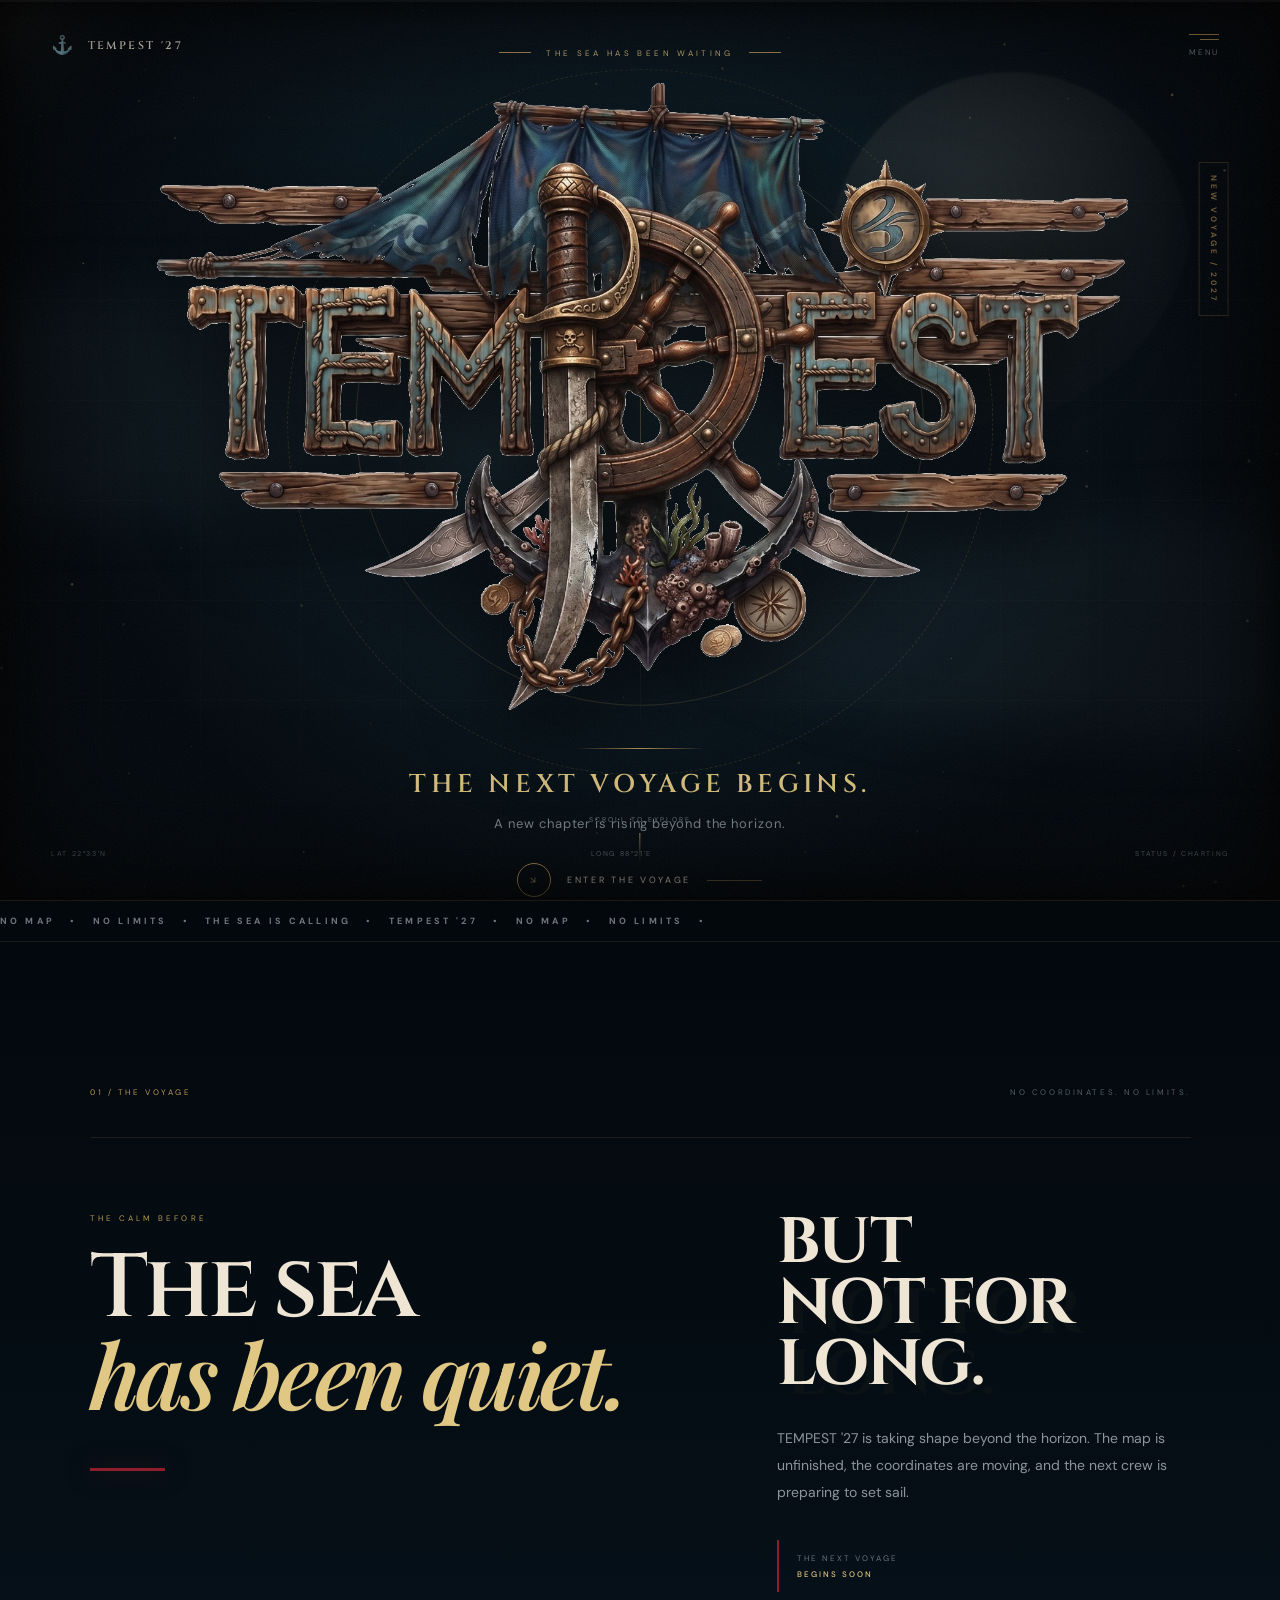
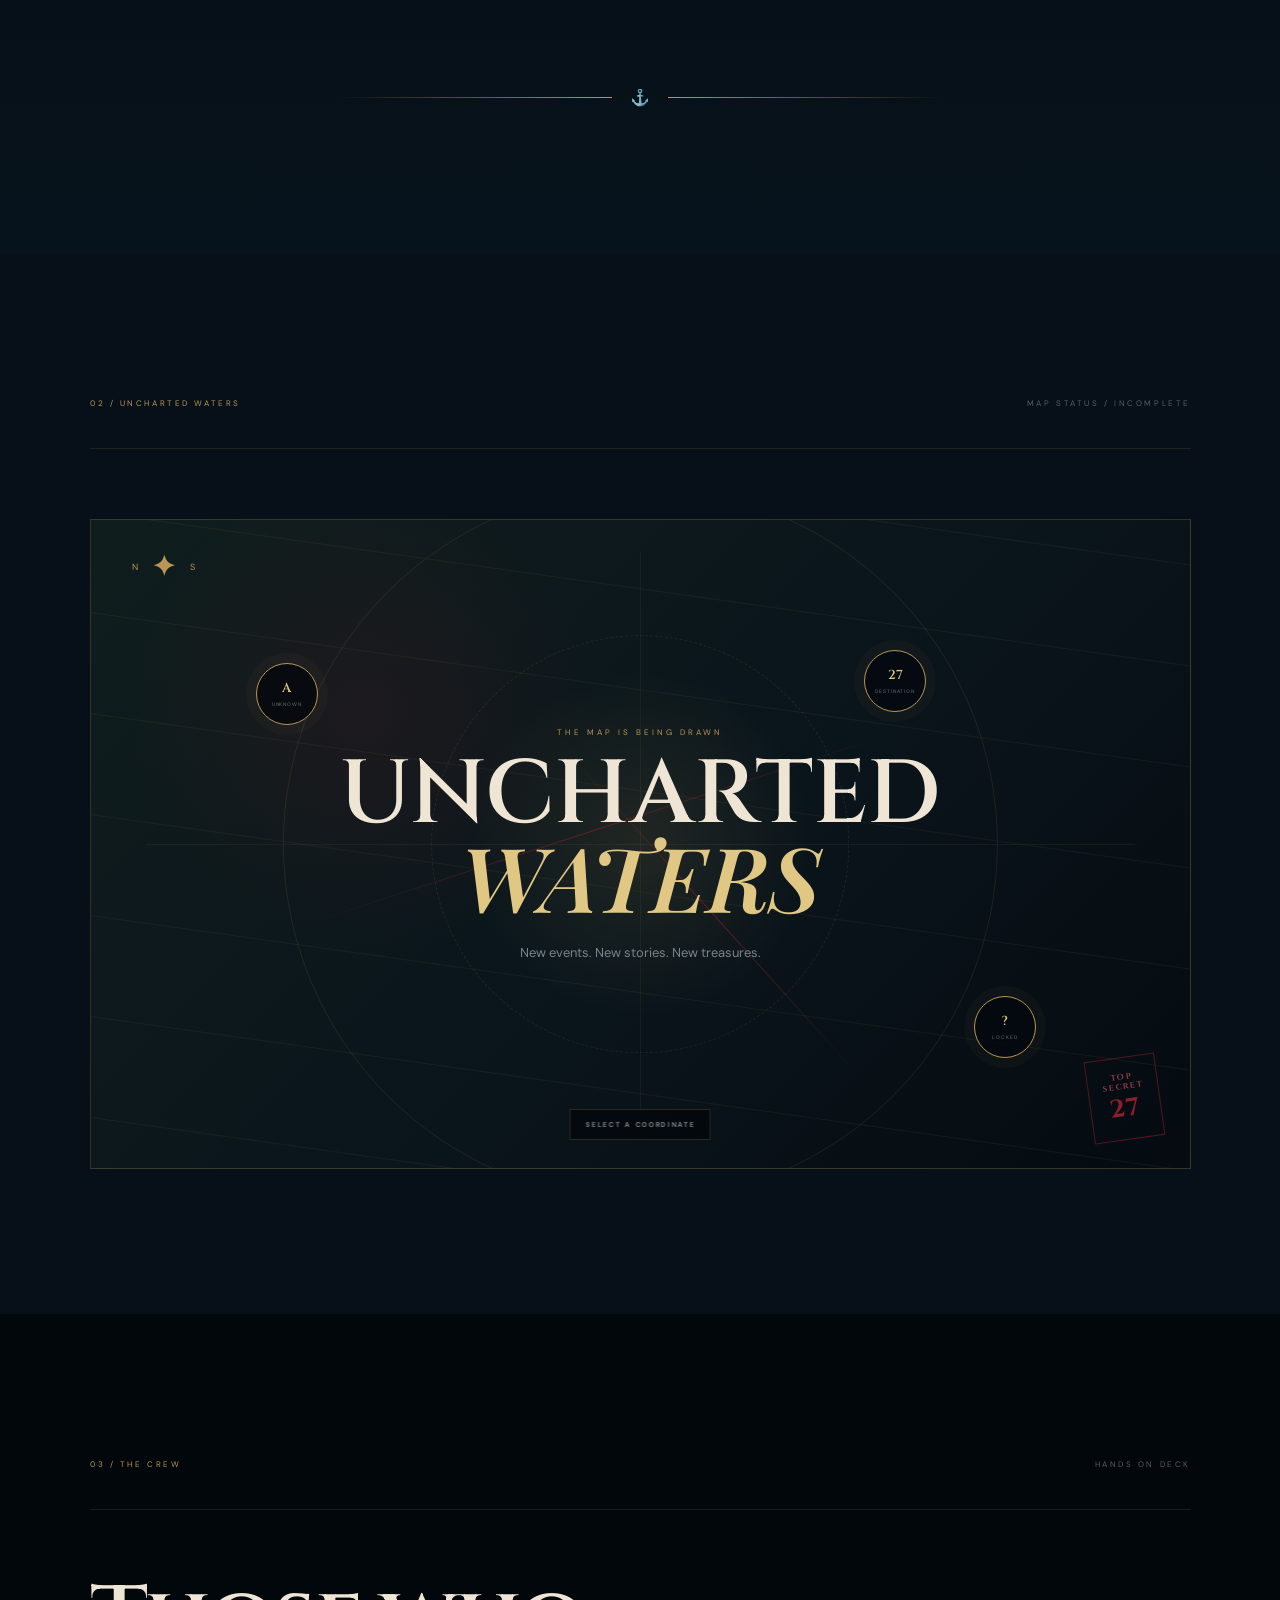
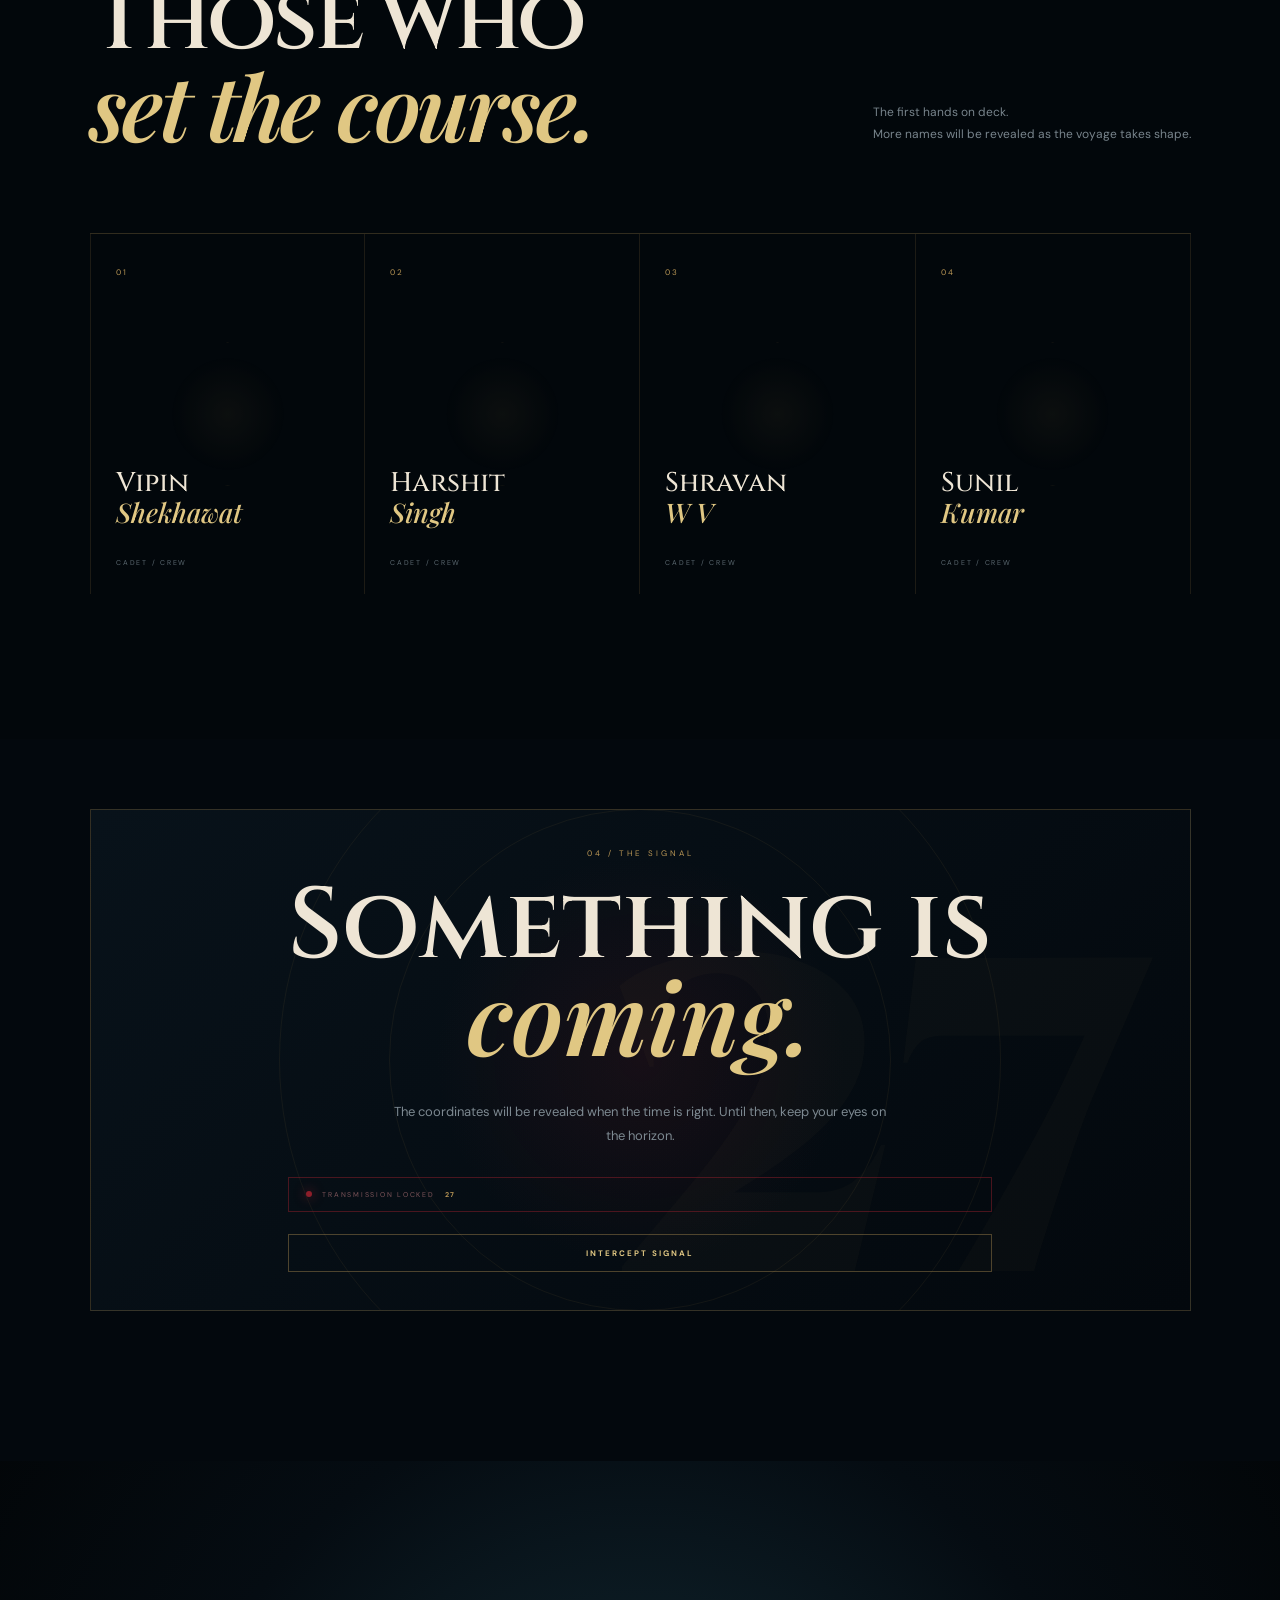
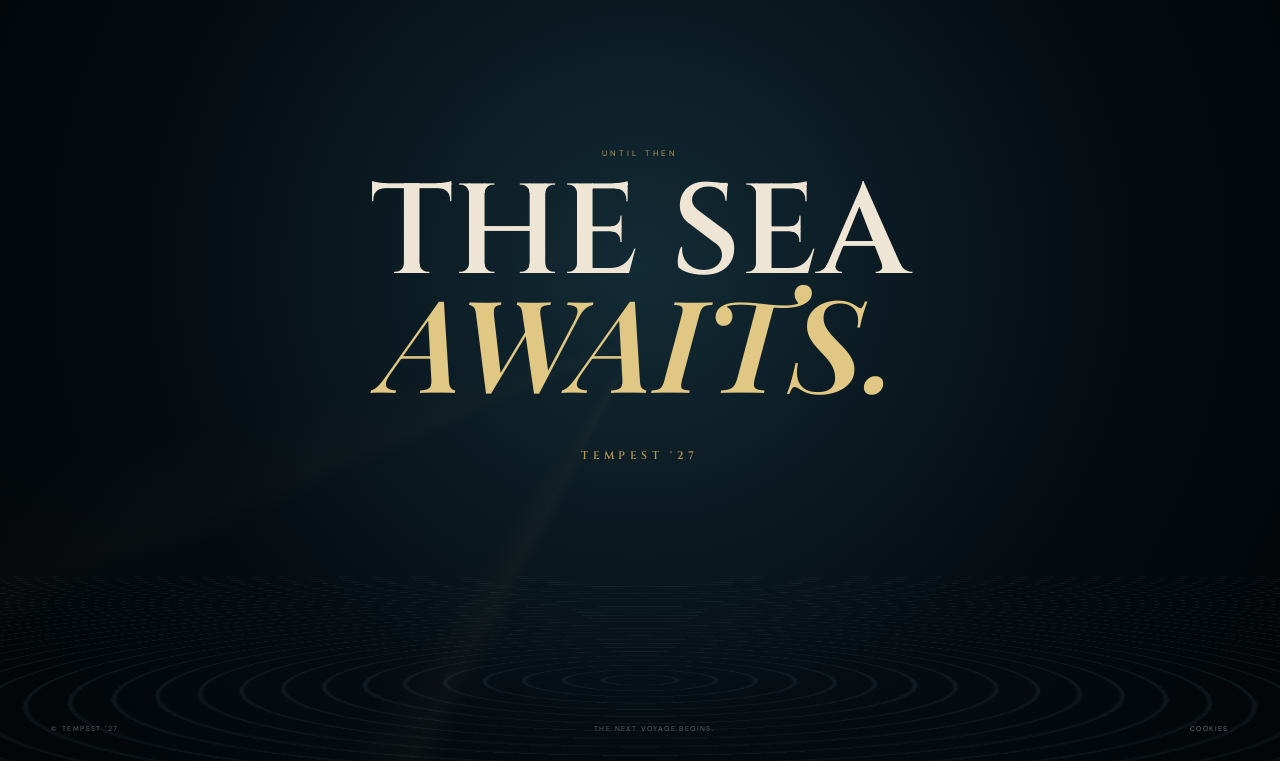
==== commit bbdbacbe: "Add files via upload" ====
--- a/index.html
+++ b/index.html
@@ -21,6 +21,8 @@
 
   <canvas id="particles" aria-hidden="true"></canvas>
   <div class="noise" aria-hidden="true"></div>
+  <div class="cursor-glow" id="cursorGlow" aria-hidden="true"></div>
+  <div class="progress" id="progress" aria-hidden="true"><span></span></div>
   <div class="vignette" aria-hidden="true"></div>
 
   <header class="nav">
@@ -34,16 +36,37 @@
   <div class="menu-panel" id="menuPanel">
     <div class="menu-watermark">27</div>
     <button class="menu-close" id="menuClose">CLOSE ×</button>
-    <nav>
-      <a href="#voyage">01 <b>THE VOYAGE</b></a>
-      <a href="#waters">02 <b>UNCHARTED WATERS</b></a>
-      <a href="#crew">03 <b>THE CREW</b></a>
-      <a href="#signal">04 <b>THE SIGNAL</b></a>
+    <div class="menu-heading"><span>CAPTAIN'S LOG</span><i>SELECT A COURSE</i></div>
+    <nav class="mega-nav">
+      <div class="nav-drop">
+        <button class="nav-drop-btn"><span>01</span><b>THE VOYAGE</b><i>+</i></button>
+        <div class="nav-drop-content"><a href="#voyage">THE CALM BEFORE</a><a href="#voyage">THE NEXT VOYAGE</a></div>
+      </div>
+      <div class="nav-drop">
+        <button class="nav-drop-btn"><span>02</span><b>UNCHARTED WATERS</b><i>+</i></button>
+        <div class="nav-drop-content"><a href="#waters">OPEN THE MAP</a><a href="#waters">COORDINATE A</a><a href="#waters">DESTINATION 27</a></div>
+      </div>
+      <div class="nav-drop">
+        <button class="nav-drop-btn"><span>03</span><b>THE CREW</b><i>+</i></button>
+        <div class="nav-drop-content"><a href="#crew">MEET THE CREW</a><a href="#crew">HANDS ON DECK</a></div>
+      </div>
+      <div class="nav-drop">
+        <button class="nav-drop-btn"><span>04</span><b>THE SIGNAL</b><i>+</i></button>
+        <div class="nav-drop-content"><a href="#signal">INTERCEPT TRANSMISSION</a><a href="#signal">LOCKED CHANNEL 27</a></div>
+      </div>
     </nav>
+    <div class="menu-footer"><span>LAT 22°33'N</span><span>CHANNEL 27</span><span>STATUS / CLASSIFIED</span></div>
+  </div>
+
+  <div class="cutscene" id="cutscene" aria-hidden="true">
+    <div class="cutscene-noise"></div>
+    <div class="cutscene-line"></div>
+    <div class="cutscene-copy"><span id="cutsceneKicker">CHAPTER 01</span><strong id="cutsceneTitle">THE VOYAGE</strong><i id="cutsceneSub">CHARTING THE NEXT COURSE</i></div>
   </div>
 
   <main id="top">
     <section class="hero" id="hero">
+      <div class="hero-flash">NEW VOYAGE / 2027</div>
       <div class="moon"></div>
       <div class="cloud cloud-one"></div>
       <div class="cloud cloud-two"></div>
@@ -62,7 +85,7 @@
           <p>THE NEXT VOYAGE BEGINS.</p>
           <span>A new chapter is rising beyond the horizon.</span>
         </div>
-        <a href="#voyage" class="enter">
+        <a href="#voyage" class="enter magnetic">
           <span class="enter-icon">↘</span>
           <span>ENTER THE VOYAGE</span>
           <span class="enter-rule"></span>
@@ -79,6 +102,8 @@
         <span>SCROLL TO EXPLORE</span><i></i>
       </div>
     </section>
+
+    <div class="ticker" aria-hidden="true"><div>NO MAP &nbsp; • &nbsp; NO LIMITS &nbsp; • &nbsp; THE SEA IS CALLING &nbsp; • &nbsp; TEMPEST '27 &nbsp; • &nbsp; NO MAP &nbsp; • &nbsp; NO LIMITS &nbsp; • &nbsp;</div></div>
 
     <section class="voyage section" id="voyage">
       <div class="section-top">
@@ -107,7 +132,7 @@
         <span>02 / UNCHARTED WATERS</span>
         <span>MAP STATUS / INCOMPLETE</span>
       </div>
-      <div class="map-shell">
+      <div class="map-shell" id="mapShell">
         <div class="map-orbit orbit-1"></div>
         <div class="map-orbit orbit-2"></div>
         <div class="map-cross cross-x"></div>
@@ -117,15 +142,16 @@
         </div>
         <div class="route route-a"></div>
         <div class="route route-b"></div>
-        <div class="map-pin pin-a"><b>A</b><small>UNKNOWN</small></div>
-        <div class="map-pin pin-b"><b>?</b><small>LOCKED</small></div>
-        <div class="map-pin pin-c"><b>27</b><small>DESTINATION</small></div>
+        <button class="map-pin pin-a" data-message="A forgotten route. Nobody knows where it leads."><b>A</b><small>UNKNOWN</small></button>
+        <button class="map-pin pin-b" data-message="Coordinates encrypted. The signal is getting closer."><b>?</b><small>LOCKED</small></button>
+        <button class="map-pin pin-c" data-message="Destination 27. Course locked."><b>27</b><small>DESTINATION</small></button>
         <div class="map-center">
           <p>THE MAP IS BEING DRAWN</p>
           <h2>UNCHARTED<br><em>WATERS</em></h2>
           <span>New events. New stories. New treasures.</span>
         </div>
         <div class="map-stamp">TOP<br>SECRET<br><b>27</b></div>
+        <div class="map-toast" id="mapToast">SELECT A COORDINATE</div>
       </div>
     </section>
 
@@ -139,10 +165,10 @@
         <p>The first hands on deck.<br>More names will be revealed as the voyage takes shape.</p>
       </div>
       <div class="crew-grid">
-        <article><span>01</span><div class="portrait"></div><h3>Vipin<br><em>Shekhawat</em></h3><small>CADET / CREW</small></article>
-        <article><span>02</span><div class="portrait"></div><h3>Harshit<br><em>Singh</em></h3><small>CADET / CREW</small></article>
-        <article><span>03</span><div class="portrait"></div><h3>Shravan<br><em>W V</em></h3><small>CADET / CREW</small></article>
-        <article><span>04</span><div class="portrait"></div><h3>Sunil<br><em>Kumar</em></h3><small>CADET / CREW</small></article>
+        <article class="crew-card"><span>01</span><div class="portrait"></div><h3>Vipin<br><em>Shekhawat</em></h3><small>CADET / CREW</small></article>
+        <article class="crew-card"><span>02</span><div class="portrait"></div><h3>Harshit<br><em>Singh</em></h3><small>CADET / CREW</small></article>
+        <article class="crew-card"><span>03</span><div class="portrait"></div><h3>Shravan<br><em>W V</em></h3><small>CADET / CREW</small></article>
+        <article class="crew-card"><span>04</span><div class="portrait"></div><h3>Sunil<br><em>Kumar</em></h3><small>CADET / CREW</small></article>
       </div>
     </section>
 
@@ -154,6 +180,8 @@
           <h2>Something is<br><em>coming.</em></h2>
           <p>The coordinates will be revealed when the time is right. Until then, keep your eyes on the horizon.</p>
           <div class="signal-lock"><span></span> TRANSMISSION LOCKED <b>27</b></div>
+          <button class="signal-btn magnetic" id="signalBtn">INTERCEPT SIGNAL</button>
+          <div class="signal-reveal" id="signalReveal">SIGNAL RECEIVED — THE VOYAGE IS ALMOST HERE.</div>
         </div>
         <div class="signal-number">27</div>
       </div>
--- a/style.css
+++ b/style.css
@@ -75,3 +75,37 @@
  .signal{padding-bottom:90px}.signal-card{min-height:450px}.signal-copy{min-height:450px}.signal h2{font-size:52px}
 }
 @media(prefers-reduced-motion:reduce){*,*:before,*:after{animation-duration:.001ms!important;scroll-behavior:auto!important}}
+
+/* ===== TEMPEST // INTERACTIVE OVERDRIVE ===== */
+.cursor-glow{position:fixed;z-index:3;width:280px;height:280px;border-radius:50%;pointer-events:none;transform:translate(-50%,-50%);background:radial-gradient(circle,rgba(224,199,131,.10),rgba(224,199,131,.025) 35%,transparent 68%);mix-blend-mode:screen;opacity:0;transition:opacity .25s;filter:blur(4px)}
+body.cursor-on .cursor-glow{opacity:1}
+.progress{position:fixed;z-index:120;left:0;top:0;width:100%;height:2px;background:rgba(255,255,255,.04)}.progress span{display:block;width:0;height:100%;background:linear-gradient(90deg,var(--crimson),var(--gold2));box-shadow:0 0 12px rgba(224,199,131,.5)}
+.hero-flash{position:absolute;right:4vw;top:18%;font:700 8px "DM Sans";letter-spacing:.35em;color:var(--gold);border:1px solid rgba(185,150,85,.35);padding:9px 12px;transform:rotate(90deg) translateX(100%);transform-origin:right top;opacity:.7}
+.hero:after{content:"";position:absolute;inset:0;pointer-events:none;background:linear-gradient(115deg,transparent 25%,rgba(224,199,131,.045) 50%,transparent 75%);transform:translateX(-100%);animation:heroSweep 9s ease-in-out infinite}
+@keyframes heroSweep{0%,55%{transform:translateX(-100%)}72%,100%{transform:translateX(100%)}}
+.ticker{overflow:hidden;border-top:1px solid rgba(185,150,85,.12);border-bottom:1px solid rgba(185,150,85,.12);background:#03080d;color:#6f777d;white-space:nowrap;font:700 9px "DM Sans";letter-spacing:.35em;padding:14px 0;position:relative;z-index:4}.ticker div{display:inline-block;animation:ticker 24s linear infinite}.ticker:hover div{animation-play-state:paused;color:var(--gold2)}
+@keyframes ticker{to{transform:translateX(-50%)}}
+.enter{position:relative;transition:transform .25s ease,background .3s}.enter:before{content:"";position:absolute;inset:-12px;border:1px solid rgba(185,150,85,.0);transform:scale(.85);transition:.35s}.enter:hover:before{inset:-16px;border-color:rgba(185,150,85,.35);transform:scale(1)}
+.magnetic{will-change:transform}
+.map-shell{transition:transform .5s ease,box-shadow .5s ease}.map-shell:hover{box-shadow:0 30px 90px rgba(0,0,0,.45),0 0 70px rgba(185,150,85,.05)}
+.map-pin{cursor:pointer;color:inherit;font:inherit;transition:transform .35s,box-shadow .35s,border-color .35s}.map-pin:hover{transform:scale(1.12);border-color:var(--gold2);box-shadow:0 0 0 16px rgba(185,150,85,.04),0 0 30px rgba(185,150,85,.18)}.map-pin.active{background:var(--gold2);color:#02060a;transform:scale(1.16)}.map-pin.active b,.map-pin.active small{color:#02060a}.map-toast{position:absolute;left:50%;bottom:28px;transform:translateX(-50%);font:700 7px "DM Sans";letter-spacing:.24em;color:#7d868c;border:1px solid rgba(185,150,85,.22);padding:10px 15px;background:rgba(2,6,10,.72);backdrop-filter:blur(8px);transition:.35s}.map-toast.flash{color:var(--gold2);border-color:var(--gold)}
+.crew-card{transition:transform .5s cubic-bezier(.2,.8,.2,1),background .5s}.crew-card .portrait{transition:transform .6s,opacity .6s}.crew-card:hover .portrait{transform:scale(1.18) rotate(4deg);opacity:.9}.crew-card:hover h3{transform:translateX(7px)}.crew-grid h3{transition:transform .4s}
+.signal-btn{margin-top:22px;background:transparent;color:var(--gold2);border:1px solid rgba(185,150,85,.4);padding:13px 18px;font:700 8px "DM Sans";letter-spacing:.25em;cursor:pointer;transition:.3s}.signal-btn:hover{background:var(--gold2);color:#03070b;box-shadow:0 0 30px rgba(224,199,131,.18)}.signal-reveal{max-height:0;overflow:hidden;opacity:0;color:var(--gold);font:700 9px "DM Sans";letter-spacing:.2em;transition:max-height .8s,opacity .6s,margin .6s}.signal-reveal.show{max-height:60px;opacity:1;margin-top:18px}
+.section-top,.voyage-grid,.map-shell,.crew-intro,.crew-grid,.signal-card{will-change:transform}
+@media(max-width:800px){.hero-flash{right:2vw;top:16%;font-size:6px}.cursor-glow{display:none}.map-toast{bottom:18px}.ticker{font-size:8px}}
+
+/* ===== CINEMATIC NAV + CUTSCENES ===== */
+.menu-panel{padding:clamp(90px,12vh,150px) 7vw 40px;display:flex;flex-direction:column;justify-content:space-between}
+.menu-heading{display:flex;justify-content:space-between;align-items:center;max-width:1050px;margin-bottom:22px;color:#68747b;font:700 8px "DM Sans";letter-spacing:.3em}.menu-heading i{font-style:normal;color:#9a7e4d}
+.mega-nav{max-width:1050px;width:100%;display:flex;flex-direction:column;border-top:1px solid rgba(185,150,85,.18)}
+.nav-drop{border-bottom:1px solid rgba(185,150,85,.15)}
+.nav-drop-btn{width:100%;border:0;background:transparent;color:#e8e4db;padding:23px 4px;display:grid;grid-template-columns:70px 1fr 40px;align-items:center;text-align:left;cursor:pointer;font:500 clamp(22px,3vw,42px) "Cinzel";letter-spacing:.02em;transition:.35s}
+.nav-drop-btn span{font:700 8px "DM Sans";letter-spacing:.25em;color:#806f51}.nav-drop-btn b{font-weight:500}.nav-drop-btn i{font:300 28px "DM Sans";font-style:normal;color:#9d8453;justify-self:end;transition:.35s}.nav-drop.open .nav-drop-btn{color:var(--gold2);padding-left:12px}.nav-drop.open .nav-drop-btn i{transform:rotate(45deg)}
+.nav-drop-content{display:grid;grid-template-columns:repeat(3,minmax(0,1fr));gap:12px;max-height:0;overflow:hidden;opacity:0;padding:0 4px;transition:max-height .55s cubic-bezier(.2,.8,.2,1),opacity .35s,padding .4s}.nav-drop.open .nav-drop-content{max-height:150px;opacity:1;padding:0 4px 22px}.nav-drop-content a{color:#78838a;text-decoration:none;border:1px solid rgba(185,150,85,.12);padding:12px;font:700 7px "DM Sans";letter-spacing:.2em;transition:.3s;background:rgba(255,255,255,.01)}.nav-drop-content a:hover{color:var(--gold2);border-color:rgba(185,150,85,.45);transform:translateY(-3px);background:rgba(185,150,85,.04)}
+.menu-footer{display:flex;justify-content:space-between;max-width:1050px;color:#4f5b62;font:700 7px "DM Sans";letter-spacing:.22em;border-top:1px solid rgba(185,150,85,.12);padding-top:18px}.menu-footer span:last-child{color:#725e3d}
+.cutscene{position:fixed;inset:0;z-index:300;pointer-events:none;display:grid;place-items:center;background:#020507;clip-path:inset(0 0 100% 0);opacity:0}.cutscene.active{animation:cutScene .95s cubic-bezier(.77,0,.18,1) forwards}.cutscene-noise{position:absolute;inset:0;opacity:.16;background-image:radial-gradient(rgba(255,255,255,.35) .6px,transparent .7px);background-size:4px 4px;mix-blend-mode:screen}.cutscene-line{position:absolute;left:0;right:0;top:50%;height:1px;background:linear-gradient(90deg,transparent,var(--gold2),transparent);box-shadow:0 0 20px rgba(224,199,131,.5)}.cutscene-copy{text-align:center;position:relative;display:grid;gap:13px;transform:translateY(15px);opacity:0}.cutscene.active .cutscene-copy{animation:cutText .65s .12s ease-out forwards}.cutscene-copy span{font:700 7px "DM Sans";letter-spacing:.45em;color:#88734d}.cutscene-copy strong{font:600 clamp(38px,7vw,90px) "Cinzel";letter-spacing:.08em;color:#eee8dc}.cutscene-copy i{font:600 8px "DM Sans";font-style:normal;letter-spacing:.32em;color:#657078}
+@keyframes cutScene{0%{clip-path:inset(0 0 100% 0);opacity:1}25%{clip-path:inset(0 0 0 0);opacity:1}72%{clip-path:inset(0 0 0 0);opacity:1}100%{clip-path:inset(100% 0 0 0);opacity:0}}
+@keyframes cutText{to{transform:translateY(0);opacity:1}}
+.section.scene-in{animation:sceneLift .9s both}.scene-in .section-top{animation:sceneSlide .8s both}.scene-in .voyage-grid,.scene-in .map-shell,.scene-in .crew-grid,.scene-in .signal-card{animation:sceneRise 1s .08s both}
+@keyframes sceneLift{from{filter:brightness(.55);transform:translateY(24px)}to{filter:brightness(1);transform:none}}@keyframes sceneSlide{from{opacity:0;transform:translateX(-25px)}to{opacity:1;transform:none}}@keyframes sceneRise{from{opacity:0;transform:translateY(30px) scale(.985)}to{opacity:1;transform:none}}
+@media(max-width:700px){.menu-panel{padding:100px 6vw 30px}.nav-drop-btn{grid-template-columns:45px 1fr 30px;font-size:22px;padding:19px 0}.nav-drop-content{grid-template-columns:1fr}.nav-drop.open .nav-drop-content{max-height:300px}.menu-footer{font-size:6px;gap:10px}.menu-footer span:nth-child(2){display:none}.cutscene-copy strong{font-size:38px}.cutscene-copy i{font-size:6px}}
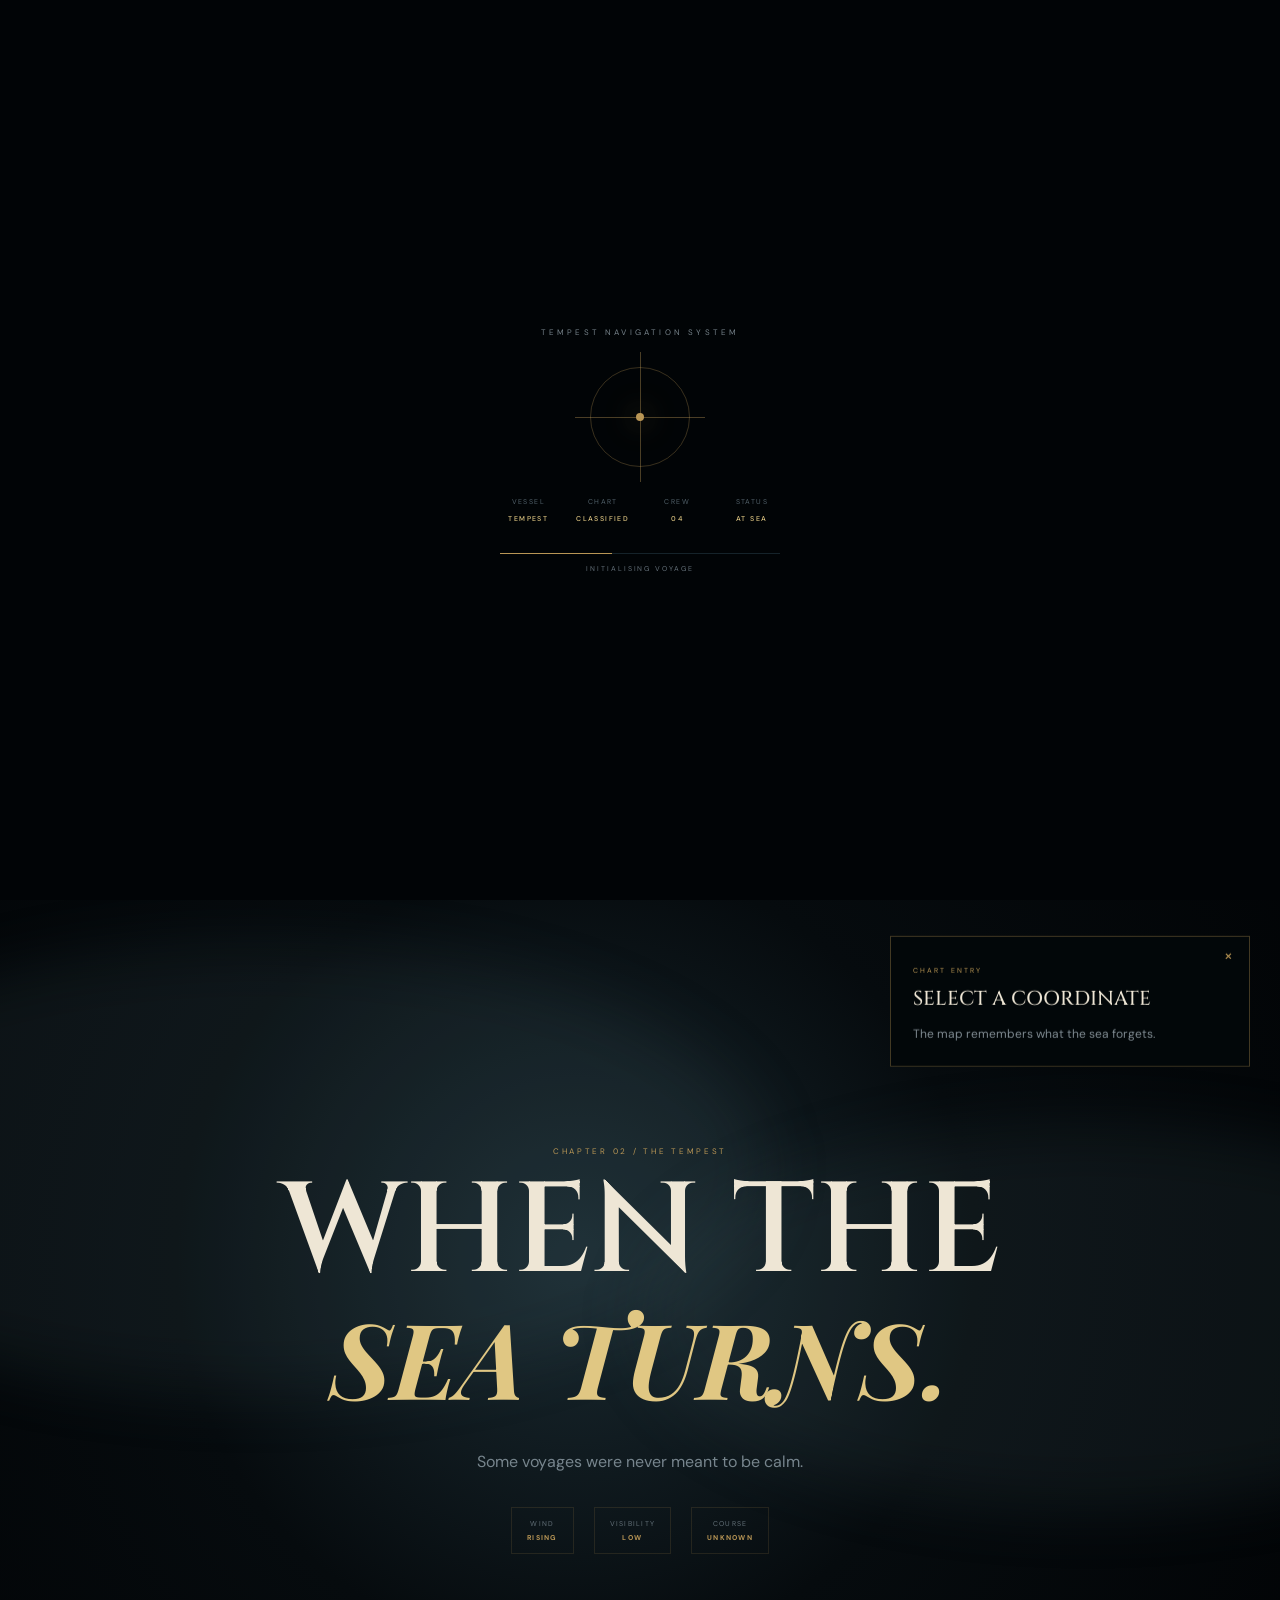
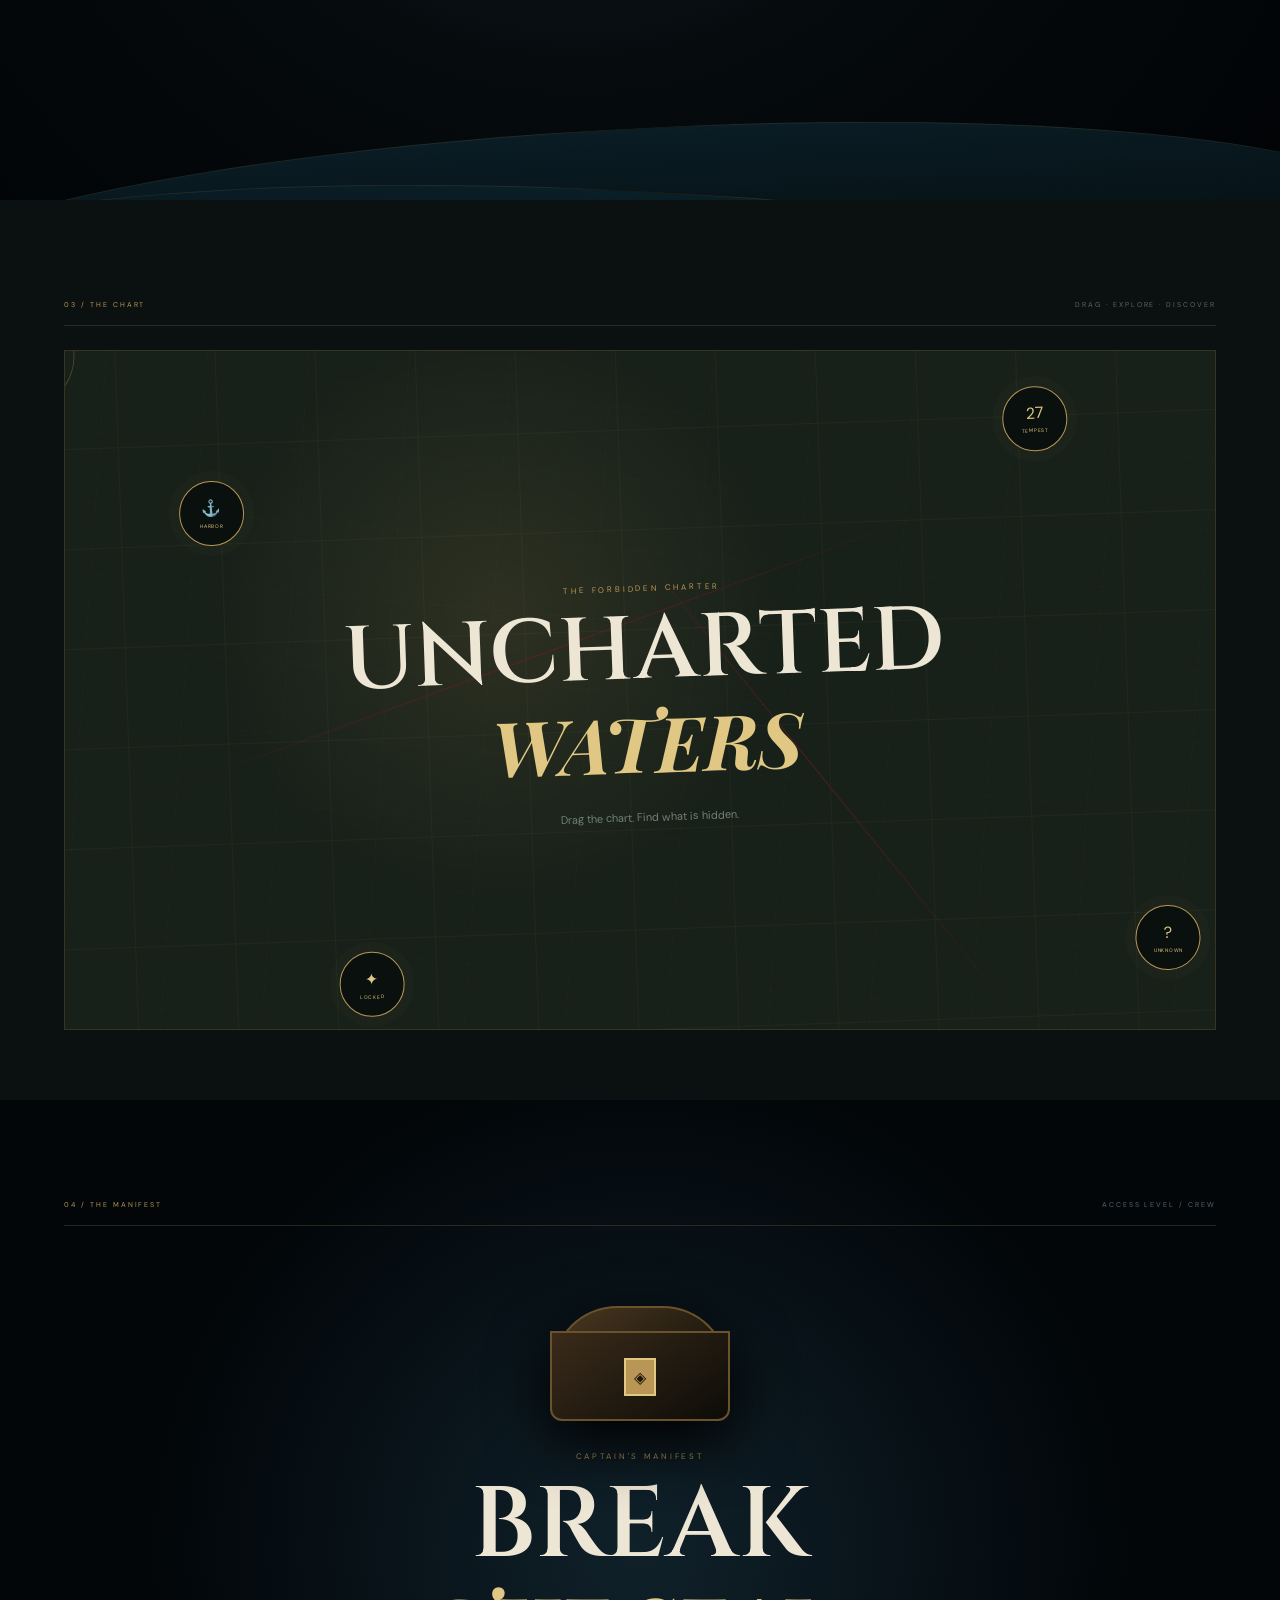
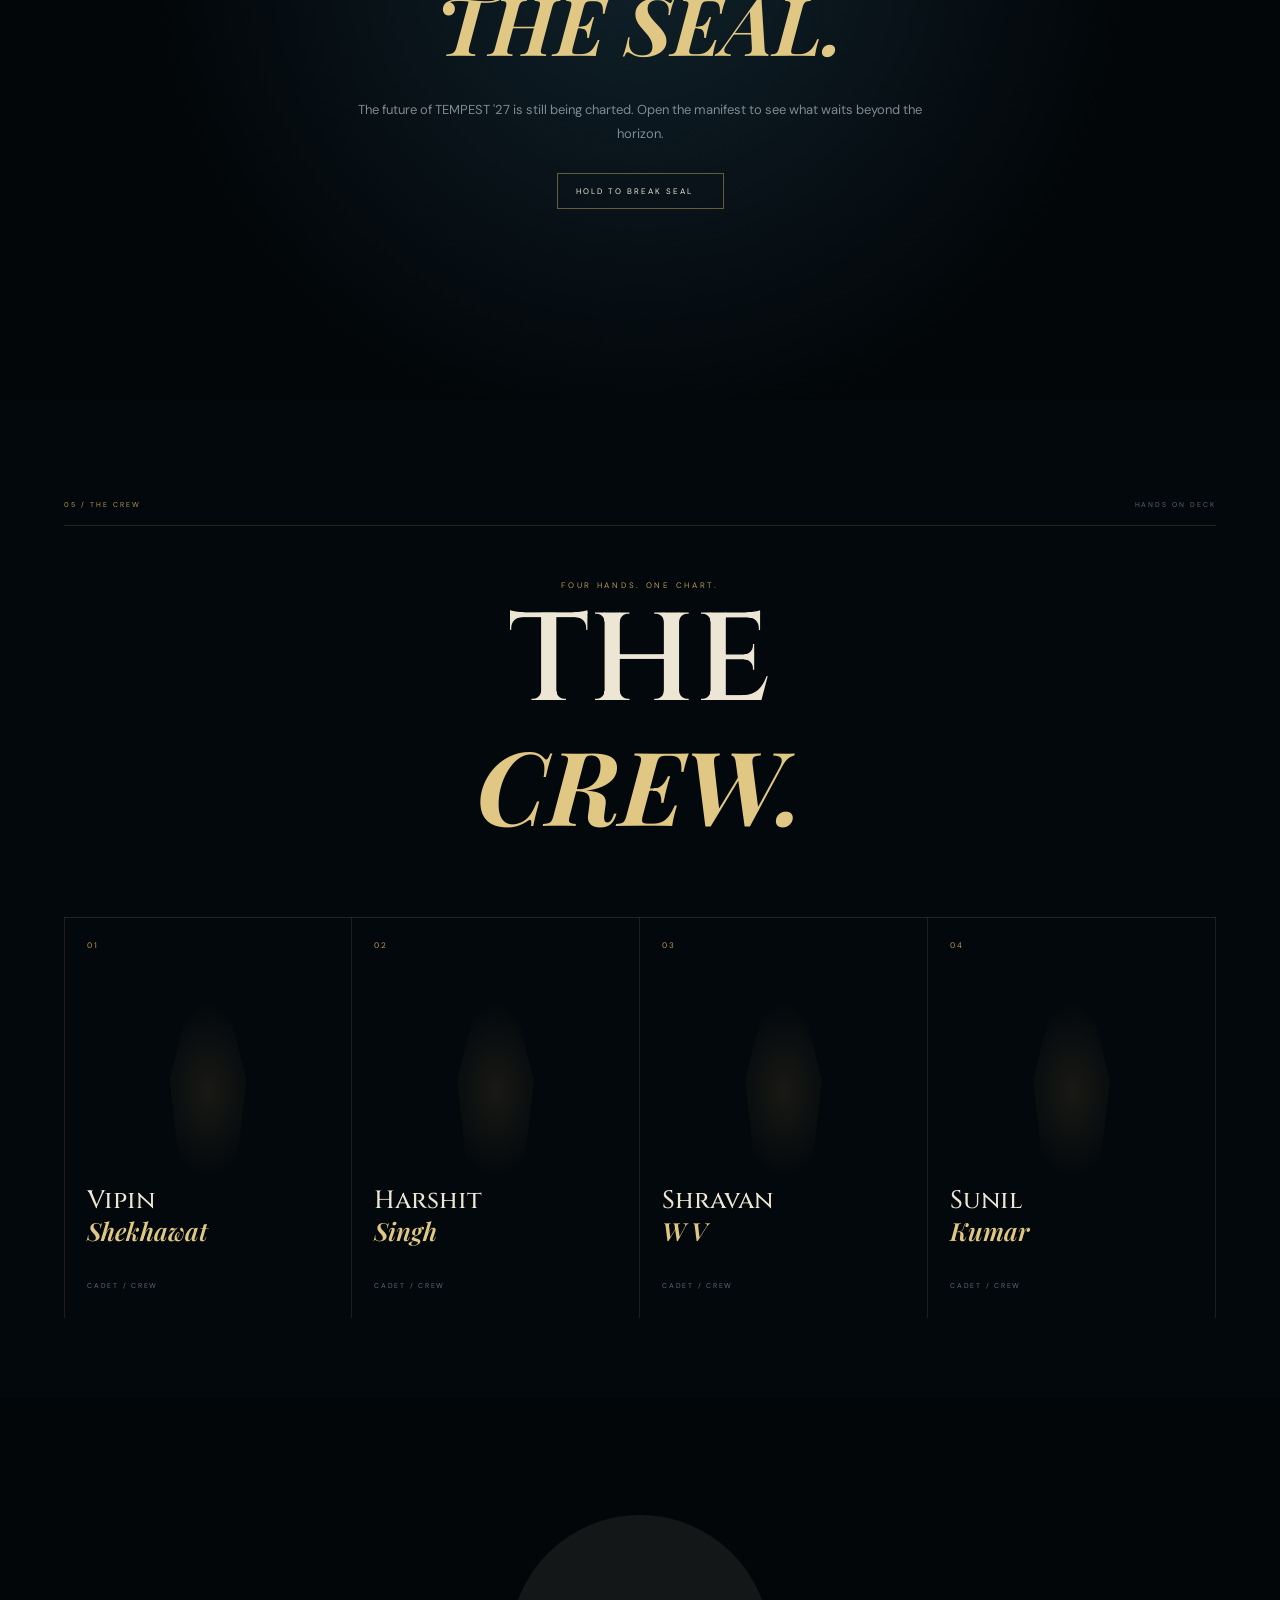
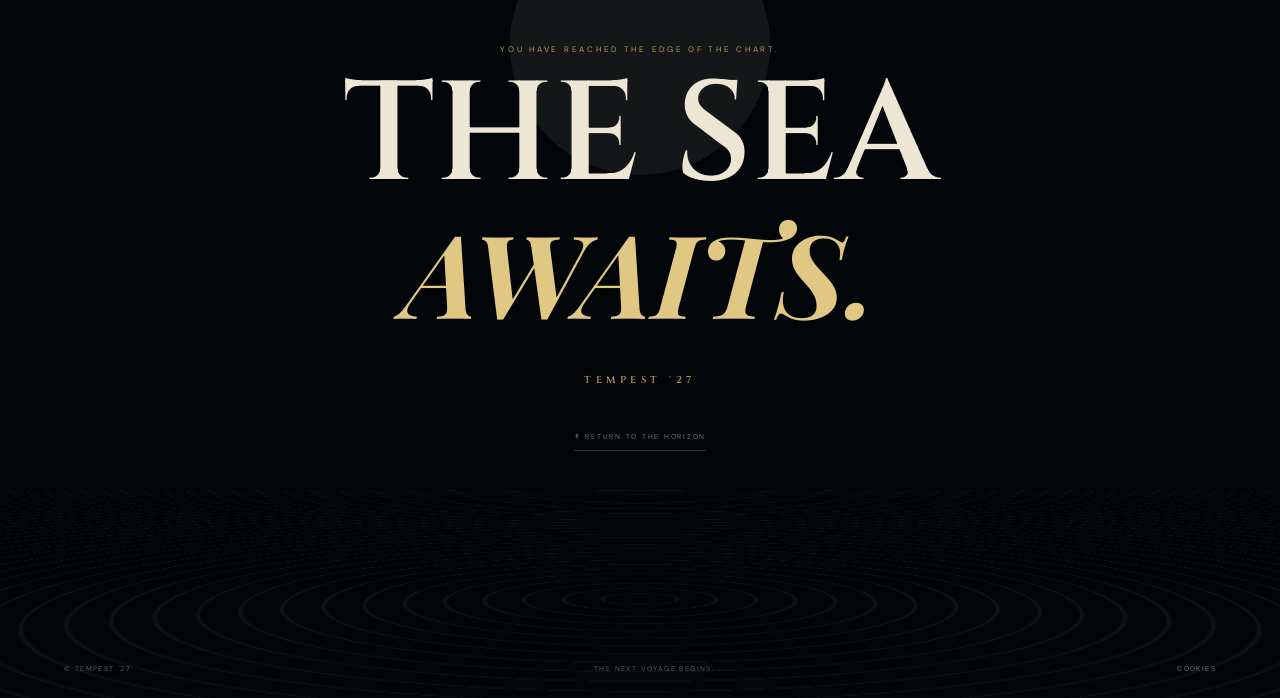
==== commit 5b0e7099: "Add files via upload" ====
--- a/index.html
+++ b/index.html
@@ -1,208 +1,166 @@
 <!doctype html>
 <html lang="en">
 <head>
-  <meta charset="utf-8">
-  <meta name="viewport" content="width=device-width, initial-scale=1">
-  <meta name="theme-color" content="#03070b">
-  <meta name="description" content="TEMPEST '27 — The next voyage begins.">
-  <title>TEMPEST '27 — The Next Voyage Begins</title>
-  <link rel="preconnect" href="https://fonts.googleapis.com">
-  <link rel="preconnect" href="https://fonts.gstatic.com" crossorigin>
-  <link href="https://fonts.googleapis.com/css2?family=Cinzel:wght@500;600;700;800;900&family=DM+Sans:wght@400;500;600;700&family=Playfair+Display:ital,wght@0,600;1,600;1,700&display=swap" rel="stylesheet">
-  <link rel="stylesheet" href="style.css">
+<meta charset="utf-8">
+<meta name="viewport" content="width=device-width,initial-scale=1,viewport-fit=cover">
+<meta name="theme-color" content="#020609">
+<meta name="description" content="TEMPEST '27 — The Forbidden Charter. An interactive voyage.">
+<title>TEMPEST '27 — The Forbidden Charter</title>
+<link rel="preconnect" href="https://fonts.googleapis.com">
+<link rel="preconnect" href="https://fonts.gstatic.com" crossorigin>
+<link href="https://fonts.googleapis.com/css2?family=Cinzel:wght@500;600;700;800;900&family=DM+Sans:wght@400;500;600;700&family=Playfair+Display:ital,wght@600;700&display=swap" rel="stylesheet">
+<link rel="stylesheet" href="style.css">
 </head>
 <body>
-  <div class="preloader" id="preloader">
-    <div class="loader-compass">✦</div>
-    <div class="loader-word">TEMPEST '27</div>
-    <div class="loader-bar"><span></span></div>
-    <small>CHARTING THE NEXT VOYAGE</small>
+<div id="loader" class="loader">
+  <div class="loader-top">TEMPEST NAVIGATION SYSTEM</div>
+  <div class="loader-core"><span></span></div>
+  <div class="loader-readout">
+    <span>VESSEL <b>TEMPEST</b></span>
+    <span>CHART <b>CLASSIFIED</b></span>
+    <span>CREW <b>04</b></span>
+    <span>STATUS <b>AT SEA</b></span>
   </div>
+  <div class="loader-progress"><i></i></div>
+  <small>INITIALISING VOYAGE</small>
+</div>
 
-  <canvas id="particles" aria-hidden="true"></canvas>
-  <div class="noise" aria-hidden="true"></div>
-  <div class="cursor-glow" id="cursorGlow" aria-hidden="true"></div>
-  <div class="progress" id="progress" aria-hidden="true"><span></span></div>
-  <div class="vignette" aria-hidden="true"></div>
+<div class="cursor-glow"></div>
+<div class="grain"></div>
+<div class="scanlines"></div>
+<canvas id="stars"></canvas>
 
-  <header class="nav">
-    <a href="#top" class="wordmark"><span class="anchor">⚓</span><span>TEMPEST '27</span></a>
-    <button class="menu-btn" id="menuBtn" aria-label="Open navigation">
-      <span></span><span></span>
-      <i>MENU</i>
-    </button>
-  </header>
+<header class="topbar">
+  <a class="brand" href="#sea"><span>⚓</span>TEMPEST '27</a>
+  <div class="hud">
+    <span id="hudCoord">22°33'N / 88°21'E</span>
+    <span class="status"><i></i> SIGNAL STABLE</span>
+  </div>
+  <button class="menu-trigger" id="menuTrigger"><span></span><span></span><small>CHART</small></button>
+</header>
 
-  <div class="menu-panel" id="menuPanel">
-    <div class="menu-watermark">27</div>
-    <button class="menu-close" id="menuClose">CLOSE ×</button>
-    <div class="menu-heading"><span>CAPTAIN'S LOG</span><i>SELECT A COURSE</i></div>
-    <nav class="mega-nav">
-      <div class="nav-drop">
-        <button class="nav-drop-btn"><span>01</span><b>THE VOYAGE</b><i>+</i></button>
-        <div class="nav-drop-content"><a href="#voyage">THE CALM BEFORE</a><a href="#voyage">THE NEXT VOYAGE</a></div>
+<aside class="nav-drawer" id="navDrawer">
+  <button class="drawer-close" id="drawerClose">CLOSE ×</button>
+  <div class="drawer-watermark">27</div>
+  <p class="eyebrow">THE FORBIDDEN CHARTER</p>
+  <nav>
+    <a href="#sea">01 <b>THE BLACK SEA</b></a>
+    <a href="#tempest">02 <b>THE TEMPEST</b></a>
+    <a href="#map">03 <b>THE CHART</b></a>
+    <a href="#manifest">04 <b>THE MANIFEST</b></a>
+    <a href="#crew">05 <b>THE CREW</b></a>
+  </nav>
+  <div class="drawer-foot">NO COORDINATES. NO LIMITS.</div>
+</aside>
+
+<main>
+<section class="sea scene" id="sea">
+  <div class="sky"></div>
+  <div class="moon"></div>
+  <div class="stars"></div>
+  <div class="fog fog-a"></div><div class="fog fog-b"></div>
+  <div class="horizon"></div>
+  <div class="ship" aria-hidden="true">
+    <div class="mast"></div><div class="sail sail-a"></div><div class="sail sail-b"></div>
+    <div class="hull"></div>
+  </div>
+  <div class="sea-copy">
+    <p class="eyebrow reveal">YEAR UNKNOWN · POSITION UNCHARTED</p>
+    <div class="sonar">◌</div>
+    <h1><span>TEMPEST</span><em>'27</em></h1>
+    <div class="title-rule"></div>
+    <p class="lead">THE NEXT VOYAGE BEGINS.</p>
+    <p class="sub">The chart is unfinished. The sea is waiting.</p>
+    <a href="#tempest" class="voyage-btn magnetic"><i>↘</i><span>BEGIN THE VOYAGE</span></a>
+  </div>
+  <div class="sea-hud"><span>LAT 22°33'N</span><span>LONG 88°21'E</span><span>DEPTH — UNKNOWN</span></div>
+  <div class="scroll-cue">SCROLL TO SAIL <i></i></div>
+</section>
+
+<section class="storm scene" id="tempest">
+  <div class="storm-sky"></div>
+  <div class="lightning"></div>
+  <div class="storm-cloud cloud-1"></div><div class="storm-cloud cloud-2"></div>
+  <div class="storm-copy">
+    <p class="eyebrow">CHAPTER 02 / THE TEMPEST</p>
+    <h2>WHEN THE<br><em>SEA TURNS.</em></h2>
+    <p>Some voyages were never meant to be calm.</p>
+    <div class="storm-readout">
+      <span>WIND <b>RISING</b></span><span>VISIBILITY <b>LOW</b></span><span>COURSE <b>UNKNOWN</b></span>
+    </div>
+  </div>
+  <div class="wave wave-1"></div><div class="wave wave-2"></div><div class="wave wave-3"></div>
+</section>
+
+<section class="chart scene" id="map">
+  <div class="section-bar"><span>03 / THE CHART</span><span>DRAG · EXPLORE · DISCOVER</span></div>
+  <div class="map-stage" id="mapStage">
+    <div class="map-paper">
+      <div class="map-grid"></div>
+      <div class="compass"><b>N</b><span>✦</span><b>S</b></div>
+      <div class="route route1"></div><div class="route route2"></div>
+      <button class="map-pin pin-harbor" data-title="THE HARBOR" data-copy="Where every voyage gets its first name.">⚓<small>HARBOR</small></button>
+      <button class="map-pin pin-tempest" data-title="THE TEMPEST" data-copy="A destination marked before it was named.">27<small>TEMPEST</small></button>
+      <button class="map-pin pin-unknown" data-title="UNKNOWN WATERS" data-copy="There are things on the chart that are not ready to be revealed.">?<small>UNKNOWN</small></button>
+      <button class="map-pin pin-dest" data-title="DESTINATION" data-copy="Coordinates locked. The rest of the story is still being written.">✦<small>LOCKED</small></button>
+      <div class="map-center">
+        <p>THE FORBIDDEN CHARTER</p><h2>UNCHARTED<br><em>WATERS</em></h2><span>Drag the chart. Find what is hidden.</span>
       </div>
-      <div class="nav-drop">
-        <button class="nav-drop-btn"><span>02</span><b>UNCHARTED WATERS</b><i>+</i></button>
-        <div class="nav-drop-content"><a href="#waters">OPEN THE MAP</a><a href="#waters">COORDINATE A</a><a href="#waters">DESTINATION 27</a></div>
-      </div>
-      <div class="nav-drop">
-        <button class="nav-drop-btn"><span>03</span><b>THE CREW</b><i>+</i></button>
-        <div class="nav-drop-content"><a href="#crew">MEET THE CREW</a><a href="#crew">HANDS ON DECK</a></div>
-      </div>
-      <div class="nav-drop">
-        <button class="nav-drop-btn"><span>04</span><b>THE SIGNAL</b><i>+</i></button>
-        <div class="nav-drop-content"><a href="#signal">INTERCEPT TRANSMISSION</a><a href="#signal">LOCKED CHANNEL 27</a></div>
-      </div>
-    </nav>
-    <div class="menu-footer"><span>LAT 22°33'N</span><span>CHANNEL 27</span><span>STATUS / CLASSIFIED</span></div>
+      <div class="map-stamp">CLASSIFIED<br><b>27</b></div>
+    </div>
   </div>
+  <div class="map-info" id="mapInfo"><button id="mapInfoClose">×</button><p>CHART ENTRY</p><h3 id="infoTitle">SELECT A COORDINATE</h3><span id="infoCopy">The map remembers what the sea forgets.</span></div>
+</section>
 
-  <div class="cutscene" id="cutscene" aria-hidden="true">
-    <div class="cutscene-noise"></div>
-    <div class="cutscene-line"></div>
-    <div class="cutscene-copy"><span id="cutsceneKicker">CHAPTER 01</span><strong id="cutsceneTitle">THE VOYAGE</strong><i id="cutsceneSub">CHARTING THE NEXT COURSE</i></div>
+<section class="manifest scene" id="manifest">
+  <div class="section-bar"><span>04 / THE MANIFEST</span><span>ACCESS LEVEL / CREW</span></div>
+  <div class="chest-wrap">
+    <div class="chest" id="chest">
+      <div class="chest-lid"></div><div class="chest-body"></div><div class="lock" id="lock">◈</div>
+      <div class="chest-glow"></div>
+    </div>
+    <div class="manifest-copy" id="manifestCopy">
+      <p class="eyebrow">CAPTAIN'S MANIFEST</p>
+      <h2>BREAK<br><em>THE SEAL.</em></h2>
+      <p>The future of TEMPEST '27 is still being charted. Open the manifest to see what waits beyond the horizon.</p>
+      <button class="seal-btn magnetic" id="sealBtn"><span>HOLD TO BREAK SEAL</span><i></i></button>
+    </div>
   </div>
+  <div class="manifest-reveal" id="manifestReveal">
+    <div class="reveal-line"></div>
+    <p class="eyebrow">MANIFEST UNSEALED</p>
+    <div class="manifest-grid">
+      <a href="#crew"><span>01</span><b>THE CREW</b><small>Meet the hands on deck.</small></a>
+      <a href="#manifest"><span>02</span><b>EVENTS</b><small>To be revealed.</small></a>
+      <a href="#manifest"><span>03</span><b>SCHEDULE</b><small>Coordinates locked.</small></a>
+      <a href="#manifest"><span>04</span><b>GALLERY</b><small>Memories to come.</small></a>
+    </div>
+  </div>
+</section>
 
-  <main id="top">
-    <section class="hero" id="hero">
-      <div class="hero-flash">NEW VOYAGE / 2027</div>
-      <div class="moon"></div>
-      <div class="cloud cloud-one"></div>
-      <div class="cloud cloud-two"></div>
-      <div class="hero-grid"></div>
+<section class="crew scene" id="crew">
+  <div class="section-bar"><span>05 / THE CREW</span><span>HANDS ON DECK</span></div>
+  <div class="crew-heading"><p class="eyebrow">FOUR HANDS. ONE CHART.</p><h2>THE<br><em>CREW.</em></h2></div>
+  <div class="crew-grid">
+    <article><div class="crew-num">01</div><div class="crew-light"></div><h3>Vipin<br><em>Shekhawat</em></h3><small>CADET / CREW</small></article>
+    <article><div class="crew-num">02</div><div class="crew-light"></div><h3>Harshit<br><em>Singh</em></h3><small>CADET / CREW</small></article>
+    <article><div class="crew-num">03</div><div class="crew-light"></div><h3>Shravan<br><em>W V</em></h3><small>CADET / CREW</small></article>
+    <article><div class="crew-num">04</div><div class="crew-light"></div><h3>Sunil<br><em>Kumar</em></h3><small>CADET / CREW</small></article>
+  </div>
+</section>
 
-      <div class="hero-copy">
-        <div class="micro"><span></span> THE SEA HAS BEEN WAITING <span></span></div>
-        <div class="logo-stage" id="logoStage">
-          <div class="logo-ring ring-a"></div>
-          <div class="logo-ring ring-b"></div>
-          <div class="logo-cross"></div>
-          <img src="tempest-logo.png" alt="TEMPEST '27">
-        </div>
-        <div class="hero-bottom">
-          <div class="hero-line"></div>
-          <p>THE NEXT VOYAGE BEGINS.</p>
-          <span>A new chapter is rising beyond the horizon.</span>
-        </div>
-        <a href="#voyage" class="enter magnetic">
-          <span class="enter-icon">↘</span>
-          <span>ENTER THE VOYAGE</span>
-          <span class="enter-rule"></span>
-        </a>
-      </div>
-
-      <div class="hero-coordinates">
-        <span>LAT 22°33'N</span>
-        <span>LONG 88°21'E</span>
-        <span>STATUS / CHARTING</span>
-      </div>
-
-      <div class="scroll">
-        <span>SCROLL TO EXPLORE</span><i></i>
-      </div>
-    </section>
-
-    <div class="ticker" aria-hidden="true"><div>NO MAP &nbsp; • &nbsp; NO LIMITS &nbsp; • &nbsp; THE SEA IS CALLING &nbsp; • &nbsp; TEMPEST '27 &nbsp; • &nbsp; NO MAP &nbsp; • &nbsp; NO LIMITS &nbsp; • &nbsp;</div></div>
-
-    <section class="voyage section" id="voyage">
-      <div class="section-top">
-        <span>01 / THE VOYAGE</span>
-        <span>NO COORDINATES. NO LIMITS.</span>
-      </div>
-      <div class="voyage-grid">
-        <div class="display-title">
-          <p class="tiny">THE CALM BEFORE</p>
-          <h2>The sea<br><em>has been quiet.</em></h2>
-          <div class="red-mark"></div>
-        </div>
-        <div class="voyage-copy">
-          <p class="massive">BUT<br><em>NOT FOR LONG.</em></p>
-          <p>TEMPEST '27 is taking shape beyond the horizon. The map is unfinished, the coordinates are moving, and the next crew is preparing to set sail.</p>
-          <div class="manifest">
-            <span>THE NEXT VOYAGE</span><b>BEGINS SOON</b>
-          </div>
-        </div>
-      </div>
-      <div class="sea-line"><span></span><i>⚓</i><span></span></div>
-    </section>
-
-    <section class="waters section" id="waters">
-      <div class="section-top">
-        <span>02 / UNCHARTED WATERS</span>
-        <span>MAP STATUS / INCOMPLETE</span>
-      </div>
-      <div class="map-shell" id="mapShell">
-        <div class="map-orbit orbit-1"></div>
-        <div class="map-orbit orbit-2"></div>
-        <div class="map-cross cross-x"></div>
-        <div class="map-cross cross-y"></div>
-        <div class="map-compass">
-          <span>N</span><b>✦</b><span>S</span>
-        </div>
-        <div class="route route-a"></div>
-        <div class="route route-b"></div>
-        <button class="map-pin pin-a" data-message="A forgotten route. Nobody knows where it leads."><b>A</b><small>UNKNOWN</small></button>
-        <button class="map-pin pin-b" data-message="Coordinates encrypted. The signal is getting closer."><b>?</b><small>LOCKED</small></button>
-        <button class="map-pin pin-c" data-message="Destination 27. Course locked."><b>27</b><small>DESTINATION</small></button>
-        <div class="map-center">
-          <p>THE MAP IS BEING DRAWN</p>
-          <h2>UNCHARTED<br><em>WATERS</em></h2>
-          <span>New events. New stories. New treasures.</span>
-        </div>
-        <div class="map-stamp">TOP<br>SECRET<br><b>27</b></div>
-        <div class="map-toast" id="mapToast">SELECT A COORDINATE</div>
-      </div>
-    </section>
-
-    <section class="crew section" id="crew">
-      <div class="section-top">
-        <span>03 / THE CREW</span>
-        <span>HANDS ON DECK</span>
-      </div>
-      <div class="crew-intro">
-        <h2>Those who<br><em>set the course.</em></h2>
-        <p>The first hands on deck.<br>More names will be revealed as the voyage takes shape.</p>
-      </div>
-      <div class="crew-grid">
-        <article class="crew-card"><span>01</span><div class="portrait"></div><h3>Vipin<br><em>Shekhawat</em></h3><small>CADET / CREW</small></article>
-        <article class="crew-card"><span>02</span><div class="portrait"></div><h3>Harshit<br><em>Singh</em></h3><small>CADET / CREW</small></article>
-        <article class="crew-card"><span>03</span><div class="portrait"></div><h3>Shravan<br><em>W V</em></h3><small>CADET / CREW</small></article>
-        <article class="crew-card"><span>04</span><div class="portrait"></div><h3>Sunil<br><em>Kumar</em></h3><small>CADET / CREW</small></article>
-      </div>
-    </section>
-
-    <section class="signal section" id="signal">
-      <div class="signal-card">
-        <div class="signal-scan"></div>
-        <div class="signal-copy">
-          <p class="tiny">04 / THE SIGNAL</p>
-          <h2>Something is<br><em>coming.</em></h2>
-          <p>The coordinates will be revealed when the time is right. Until then, keep your eyes on the horizon.</p>
-          <div class="signal-lock"><span></span> TRANSMISSION LOCKED <b>27</b></div>
-          <button class="signal-btn magnetic" id="signalBtn">INTERCEPT SIGNAL</button>
-          <div class="signal-reveal" id="signalReveal">SIGNAL RECEIVED — THE VOYAGE IS ALMOST HERE.</div>
-        </div>
-        <div class="signal-number">27</div>
-      </div>
-    </section>
-
-    <section class="final">
-      <div class="final-rays"></div>
-      <div class="final-water"></div>
-      <div class="final-copy">
-        <p class="tiny">UNTIL THEN</p>
-        <h2>THE SEA<br><em>AWAITS.</em></h2>
-        <p class="final-brand">TEMPEST '27</p>
-      </div>
-      <footer>
-        <span>© TEMPEST '27</span>
-        <span>THE NEXT VOYAGE BEGINS.</span>
-        <a href="cookies.html">COOKIES</a>
-      </footer>
-    </section>
-  </main>
-
-  <script src="script.js"></script>
+<section class="final scene">
+  <div class="final-ocean"></div>
+  <div class="final-moon"></div>
+  <div class="final-copy">
+    <p class="eyebrow">YOU HAVE REACHED THE EDGE OF THE CHART.</p>
+    <h2>THE SEA<br><em>AWAITS.</em></h2>
+    <p>TEMPEST '27</p>
+    <a href="#sea" class="back-btn">↟ RETURN TO THE HORIZON</a>
+  </div>
+  <footer><span>© TEMPEST '27</span><span>THE NEXT VOYAGE BEGINS.</span><a href="cookies.html">COOKIES</a></footer>
+</section>
+</main>
+<script src="script.js"></script>
 </body>
 </html>
--- a/style.css
+++ b/style.css
@@ -1,111 +1,25 @@
-@import url('https://fonts.googleapis.com/css2?family=Cinzel:wght@500;600;700;800;900&family=DM+Sans:wght@400;500;600;700&family=Playfair+Display:ital,wght@0,600;1,600;1,700&display=swap');
+*{box-sizing:border-box}html{scroll-behavior:smooth}body{margin:0;background:#020609;color:#eee6d5;font-family:"DM Sans",sans-serif;overflow-x:hidden}a{color:inherit;text-decoration:none}button{font:inherit}::selection{background:#b99655;color:#020609}
+:root{--black:#020609;--navy:#07151d;--navy2:#0b2029;--gold:#b99655;--gold2:#e0c783;--cream:#eee6d5;--muted:#74818a;--crimson:#7d1723;--red:#b92332}
+.loader{position:fixed;inset:0;background:#010406;z-index:1000;display:grid;place-content:center;text-align:center;transition:opacity 1s,visibility 1s}.loaded .loader{opacity:0;visibility:hidden;pointer-events:none}.loader-top{font:8px "DM Sans";letter-spacing:.4em;color:#76828a}.loader-core{width:100px;height:100px;border:1px solid rgba(185,150,85,.3);border-radius:50%;margin:30px auto;display:grid;place-items:center;position:relative}.loader-core:before,.loader-core:after{content:"";position:absolute;background:var(--gold);opacity:.4}.loader-core:before{height:1px;width:130px}.loader-core:after{width:1px;height:130px}.loader-core span{width:8px;height:8px;border-radius:50%;background:var(--gold);box-shadow:0 0 30px var(--gold);animation:pulse 1.4s infinite}.loader-readout{display:grid;grid-template-columns:repeat(4,1fr);gap:18px;font-size:7px;letter-spacing:.2em;color:#52616a}.loader-readout b{display:block;color:var(--gold2);margin-top:8px;font-weight:500}.loader-progress{width:280px;height:1px;background:#15232a;margin:30px auto 10px;overflow:hidden}.loader-progress i{display:block;width:40%;height:100%;background:var(--gold);animation:loading 1.5s infinite}.loader small{font-size:7px;letter-spacing:.28em;color:#65717a}
+.grain{position:fixed;inset:0;z-index:90;pointer-events:none;opacity:.045;background-image:url("data:image/svg+xml,%3Csvg xmlns='http://www.w3.org/2000/svg' width='150' height='150'%3E%3Cfilter id='x'%3E%3CfeTurbulence type='fractalNoise' baseFrequency='.8' numOctaves='3' stitchTiles='stitch'/%3E%3C/filter%3E%3Crect width='100%25' height='100%25' filter='url(%23x)'/%3E%3C/svg%3E")}.scanlines{position:fixed;inset:0;z-index:89;pointer-events:none;opacity:.04;background:repeating-linear-gradient(0deg,transparent 0 3px,#d9c89d 4px);mix-blend-mode:overlay}#stars{position:fixed;inset:0;z-index:2;pointer-events:none}.cursor-glow{position:fixed;z-index:95;width:250px;height:250px;border-radius:50%;pointer-events:none;background:radial-gradient(circle,rgba(185,150,85,.11),transparent 65%);transform:translate(-50%,-50%);mix-blend-mode:screen}
+.topbar{position:fixed;z-index:80;top:0;left:0;right:0;padding:24px 4vw;display:flex;align-items:center;justify-content:space-between}.brand{font:600 10px "Cinzel";letter-spacing:.22em}.brand span{color:var(--gold);font-size:18px;margin-right:10px}.hud{display:flex;gap:25px;color:#66747c;font-size:7px;letter-spacing:.2em}.status i{display:inline-block;width:5px;height:5px;border-radius:50%;background:#76a66e;box-shadow:0 0 9px #76a66e;margin-right:7px}.menu-trigger{background:none;border:0;color:var(--cream);display:grid;justify-items:end;gap:5px;cursor:pointer}.menu-trigger span{width:28px;height:1px;background:var(--gold)}.menu-trigger span:nth-child(2){width:18px}.menu-trigger small{font-size:6px;letter-spacing:.3em;color:#69757c}
+.nav-drawer{position:fixed;inset:0;z-index:200;background:radial-gradient(circle at 70% 40%,#142b34,#020609 65%);transform:translateY(-105%);transition:transform .8s cubic-bezier(.7,0,.2,1);padding:12vh 9vw;display:flex;flex-direction:column;justify-content:center}.nav-drawer.open{transform:none}.drawer-close{position:absolute;right:5vw;top:28px;background:none;border:0;color:var(--gold);font-size:9px;letter-spacing:.25em}.drawer-watermark{position:absolute;right:0;bottom:-12vw;font:900 55vw "Cinzel";color:rgba(185,150,85,.025)}.nav-drawer nav{display:grid;gap:20px;position:relative;z-index:2}.nav-drawer nav a{font:500 clamp(35px,6vw,78px) "Cinzel";color:#617079;transition:.3s}.nav-drawer nav a:hover{color:var(--cream);transform:translateX(15px)}.nav-drawer nav b{font-weight:500;color:var(--cream)}.eyebrow{font-size:8px;letter-spacing:.34em;color:var(--gold);margin:0}.drawer-foot{position:absolute;bottom:30px;color:#526068;font-size:7px;letter-spacing:.3em}
 
-:root{
-  --ink:#02060a;--navy:#061019;--navy2:#0b1822;--gold:#b99655;--gold2:#e0c783;
-  --cream:#eee5d5;--muted:#89939b;--crimson:#8d1e2a;--red:#c52b39;
-  --line:rgba(185,150,85,.26);
-}
-*{box-sizing:border-box}
-html{scroll-behavior:smooth}
-body{margin:0;background:var(--ink);color:var(--cream);font-family:"DM Sans",sans-serif;overflow-x:hidden}
-a{color:inherit}
-::selection{background:var(--gold);color:#02060a}
-.noise{position:fixed;inset:0;z-index:90;pointer-events:none;opacity:.055;background-image:url("data:image/svg+xml,%3Csvg xmlns='http://www.w3.org/2000/svg' width='180' height='180'%3E%3Cfilter id='n'%3E%3CfeTurbulence type='fractalNoise' baseFrequency='.9' numOctaves='3' stitchTiles='stitch'/%3E%3C/filter%3E%3Crect width='100%25' height='100%25' filter='url(%23n)'/%3E%3C/svg%3E")}
-.vignette{position:fixed;inset:0;z-index:89;pointer-events:none;box-shadow:inset 0 0 160px #000, inset 0 0 40px #000}
-#particles{position:fixed;inset:0;z-index:1;pointer-events:none;opacity:.55}
-.preloader{position:fixed;inset:0;z-index:200;background:#010407;display:grid;place-content:center;text-align:center;transition:opacity 1s,visibility 1s}
-body.ready .preloader{opacity:0;visibility:hidden;pointer-events:none}
-.loader-compass{font-size:32px;color:var(--gold);animation:spin 2s linear infinite}
-.loader-word{font:700 20px "Cinzel";letter-spacing:.28em;margin:.7rem 0 .9rem}
-.loader-bar{height:1px;width:190px;background:#18252e;margin:auto;overflow:hidden}.loader-bar span{display:block;height:100%;background:var(--gold);animation:load 1.5s ease-in-out infinite}
-.preloader small{margin-top:12px;color:#67747d;letter-spacing:.25em;font-size:8px}
-@keyframes load{0%{transform:translateX(-110%)}100%{transform:translateX(260%)}}@keyframes spin{to{transform:rotate(360deg)}}
+.scene{min-height:100svh;position:relative;overflow:hidden}.sea{display:grid;place-items:center;background:linear-gradient(#02070b 0%,#0a1820 48%,#020609 100%)}.sky{position:absolute;inset:0;background:radial-gradient(circle at 50% 28%,rgba(120,156,169,.15),transparent 26%),linear-gradient(180deg,#02070b,#0c1e27 50%,#03080b)}.moon{position:absolute;right:12%;top:14%;width:170px;height:170px;border-radius:50%;background:#d7ccb0;opacity:.12;box-shadow:0 0 90px rgba(224,199,131,.12)}.stars{position:absolute;inset:0}.fog{position:absolute;width:80vw;height:20vw;background:rgba(130,160,168,.06);filter:blur(35px);border-radius:50%}.fog-a{top:45%;left:-20%;animation:fog 20s infinite alternate}.fog-b{top:58%;right:-30%;animation:fog 27s infinite alternate-reverse}.horizon{position:absolute;bottom:26%;left:0;right:0;height:1px;background:linear-gradient(90deg,transparent,rgba(185,150,85,.35),transparent);box-shadow:0 0 45px rgba(185,150,85,.18)}
+.ship{position:absolute;z-index:4;left:50%;bottom:24%;width:170px;height:150px;transform:translateX(-50%);filter:drop-shadow(0 15px 15px #000);animation:ship 4s ease-in-out infinite}.mast{position:absolute;width:2px;height:140px;background:#342c20;left:50%;bottom:18px}.sail{position:absolute;background:linear-gradient(135deg,#171918,#090c0d);border:1px solid rgba(185,150,85,.15);opacity:.85}.sail-a{width:70px;height:88px;left:51%;top:5px;clip-path:polygon(0 0,100% 15%,80% 100%,0 85%)}.sail-b{width:58px;height:74px;right:51%;top:28px;clip-path:polygon(100% 0,0 15%,20% 100%,100% 85%)}.hull{position:absolute;bottom:0;left:10px;width:150px;height:30px;background:#080a09;clip-path:polygon(0 0,100% 0,83% 75%,15% 100%);border-top:2px solid #6f5732}.sea-copy{position:relative;z-index:10;text-align:center;margin-top:-5vh}.sea-copy .sonar{font-size:50px;color:rgba(185,150,85,.4);margin:15px auto;animation:spin 12s linear infinite}.sea-copy h1{font:700 clamp(70px,13vw,170px)/.8 "Cinzel";letter-spacing:-.07em;margin:0;text-shadow:0 20px 50px #000}.sea-copy h1 span{color:var(--cream)}.sea-copy h1 em{font:italic 600 .52em "Playfair Display";color:var(--gold2);margin-left:.06em}.title-rule{height:1px;width:120px;background:linear-gradient(90deg,transparent,var(--gold),transparent);margin:35px auto 22px}.lead{font:600 clamp(15px,2vw,25px) "Cinzel";letter-spacing:.22em;color:var(--gold2);margin:0}.sub{color:#7e8a91;font-size:12px;margin:12px 0 25px}.voyage-btn,.seal-btn{display:inline-flex;align-items:center;gap:12px;background:none;border:1px solid rgba(185,150,85,.55);color:var(--cream);padding:12px 18px;font-size:8px;letter-spacing:.25em;cursor:pointer;transition:.3s}.voyage-btn i{display:grid;place-items:center;width:25px;height:25px;border:1px solid var(--gold);border-radius:50%;font-style:normal}.voyage-btn:hover,.seal-btn:hover{background:var(--gold);color:#020609}.sea-hud{position:absolute;z-index:10;left:4vw;right:4vw;bottom:35px;display:flex;justify-content:space-between;font-size:7px;color:#53616a;letter-spacing:.25em}.scroll-cue{position:absolute;bottom:30px;left:50%;transform:translateX(-50%);font-size:6px;letter-spacing:.25em;color:#68757c;display:grid;justify-items:center;gap:8px}.scroll-cue i{width:1px;height:30px;background:linear-gradient(var(--gold),transparent)}
 
-.nav{position:fixed;z-index:70;top:0;left:0;width:100%;padding:24px 4vw;display:flex;justify-content:space-between;align-items:center;mix-blend-mode:screen}
-.wordmark{text-decoration:none;font:600 11px "Cinzel";letter-spacing:.22em;display:flex;gap:12px;align-items:center}
-.anchor{font-size:18px;color:var(--gold)}
-.menu-btn{background:none;border:0;color:var(--cream);display:flex;flex-direction:column;align-items:flex-end;gap:4px;cursor:pointer;padding:10px}
-.menu-btn span{display:block;width:30px;height:1px;background:var(--gold)}.menu-btn span:nth-child(2){width:19px}
-.menu-btn i{font:8px "DM Sans";letter-spacing:.2em;color:#79838b;font-style:normal;margin-top:3px}
-.menu-panel{position:fixed;inset:0;z-index:100;background:radial-gradient(circle at 70% 40%,#12232c,#03070b 62%);transform:translateY(-105%);transition:transform .75s cubic-bezier(.7,0,.2,1);display:grid;align-items:center;padding:12vw}
-.menu-panel.open{transform:none}.menu-close{position:absolute;right:5vw;top:30px;background:none;border:0;color:var(--gold2);letter-spacing:.2em;font-size:10px}
-.menu-panel nav{display:grid;gap:24px}.menu-panel nav a{text-decoration:none;font:500 clamp(34px,6vw,75px) "Cinzel";letter-spacing:-.03em;color:#66737b;transition:.25s}.menu-panel nav a:hover{color:var(--cream);transform:translateX(10px)}.menu-panel nav b{color:var(--cream);font-weight:500}.menu-watermark{position:absolute;right:4vw;bottom:-10vw;font:900 55vw "Cinzel";color:rgba(185,150,85,.025)}
+.storm{background:#03070a;display:grid;place-items:center}.storm-sky{position:absolute;inset:0;background:radial-gradient(circle at 45% 40%,#1a2a31,#060b0e 45%,#010305)}.storm-cloud{position:absolute;border-radius:50%;filter:blur(30px);background:rgba(70,95,103,.15)}.cloud-1{width:80vw;height:35vw;top:5%;left:-20%}.cloud-2{width:70vw;height:30vw;right:-20%;top:25%}.storm-copy{position:relative;z-index:8;text-align:center}.storm-copy h2{font:600 clamp(60px,10vw,135px)/.82 "Cinzel";margin:25px 0}.storm-copy h2 em{font:italic 700 .82em "Playfair Display";color:var(--gold2)}.storm-copy>p:last-of-type{color:#77858d}.storm-readout{display:flex;gap:20px;justify-content:center;margin-top:35px}.storm-readout span{border:1px solid rgba(185,150,85,.15);padding:11px 15px;font-size:7px;color:#637078;letter-spacing:.18em}.storm-readout b{display:block;color:var(--gold);margin-top:5px}.lightning{position:absolute;inset:0;opacity:0;background:linear-gradient(110deg,transparent 45%,rgba(230,230,210,.75) 48%,transparent 51%);clip-path:polygon(60% 0,53% 34%,66% 34%,49% 62%,54% 62%,35% 100%,45% 55%,32% 55%,50% 25%,43% 25%);animation:flash 6s infinite}.wave{position:absolute;left:-10%;right:-10%;height:28vh;border-radius:50% 50% 0 0;background:linear-gradient(rgba(11,31,39,.9),#020609);border-top:1px solid rgba(185,150,85,.12)}.wave-1{bottom:-20vh;transform:rotate(-3deg);animation:wave 7s ease-in-out infinite}.wave-2{bottom:-27vh;transform:rotate(3deg);animation:wave 9s ease-in-out infinite reverse}.wave-3{bottom:-35vh;animation:wave 12s ease-in-out infinite}
 
-.hero{min-height:100svh;position:relative;overflow:hidden;display:grid;place-items:center;background:radial-gradient(circle at 50% 40%,#162c38 0,#091720 32%,#03080d 70%)}
-.hero-grid{position:absolute;inset:0;opacity:.18;background:linear-gradient(rgba(185,150,85,.14) 1px,transparent 1px),linear-gradient(90deg,rgba(185,150,85,.1) 1px,transparent 1px);background-size:100px 100px;mask-image:linear-gradient(to bottom,transparent,black 30%,black 75%,transparent)}
-.moon{position:absolute;width:360px;height:360px;border-radius:50%;right:7%;top:8%;background:radial-gradient(circle at 38% 35%,#e5d9ba 0,#9e967f 32%,#292e2e 70%,transparent 71%);opacity:.11;filter:blur(1px);box-shadow:0 0 90px rgba(224,199,131,.12)}
-.cloud{position:absolute;width:80vw;height:18vw;border-radius:50%;background:rgba(102,133,145,.07);filter:blur(30px)}.cloud-one{left:-30%;top:32%;animation:drift 18s ease-in-out infinite alternate}.cloud-two{right:-35%;top:57%;animation:drift 23s ease-in-out infinite alternate-reverse}
-@keyframes drift{to{transform:translateX(25vw)}}
-.hero-copy{position:relative;z-index:5;width:min(1200px,92vw);text-align:center;padding-top:45px}
-.micro{display:flex;justify-content:center;align-items:center;gap:15px;color:var(--gold2);font-size:8px;letter-spacing:.42em}.micro span{width:32px;height:1px;background:var(--gold)}
-.logo-stage{position:relative;width:min(980px,95vw);margin:18px auto -2px;transform-style:preserve-3d;transition:transform .2s ease-out;filter:drop-shadow(0 30px 38px rgba(0,0,0,.72))}
-.logo-stage img{width:100%;display:block;position:relative;z-index:3}
-.logo-ring{position:absolute;border:1px solid rgba(185,150,85,.18);border-radius:50%;left:50%;top:50%;transform:translate(-50%,-50%);pointer-events:none}.ring-a{width:58%;aspect-ratio:1}.ring-b{width:72%;aspect-ratio:1;border-style:dashed;animation:spin 28s linear infinite}.logo-cross{position:absolute;left:50%;top:4%;bottom:4%;width:1px;background:linear-gradient(transparent,var(--gold),transparent);opacity:.28;z-index:2}
-.hero-bottom{margin-top:-20px}.hero-line{width:130px;height:1px;background:linear-gradient(90deg,transparent,var(--gold),transparent);margin:auto}.hero-bottom p{font:600 clamp(16px,2vw,27px) "Cinzel";letter-spacing:.18em;color:var(--gold2);margin:18px 0 10px}.hero-bottom span{font-size:13px;color:#859099;letter-spacing:.07em}
-.enter{display:inline-flex;align-items:center;gap:16px;margin-top:30px;text-decoration:none;color:var(--cream);font-size:9px;letter-spacing:.3em}.enter-icon{display:grid;place-items:center;width:34px;height:34px;border:1px solid var(--gold);border-radius:50%;color:var(--gold);transition:.3s}.enter:hover .enter-icon{background:var(--gold);color:#03070b;transform:rotate(-35deg)}.enter-rule{width:55px;height:1px;background:var(--gold);opacity:.5}
-.hero-coordinates{position:absolute;z-index:4;left:4vw;right:4vw;bottom:42px;display:flex;justify-content:space-between;color:#5d6971;font-size:7px;letter-spacing:.23em}.scroll{position:absolute;bottom:37px;left:50%;transform:translateX(-50%);z-index:5;display:grid;justify-items:center;gap:9px;color:#707b83;font-size:7px;letter-spacing:.28em}.scroll i{width:1px;height:30px;background:linear-gradient(var(--gold),transparent)}
+.chart{background:#0b1110;padding:110px 5vw 80px}.section-bar{position:absolute;z-index:15;top:100px;left:5vw;right:5vw;display:flex;justify-content:space-between;border-bottom:1px solid rgba(185,150,85,.2);padding-bottom:16px;font-size:7px;letter-spacing:.28em;color:var(--gold)}.section-bar span:last-child{color:#59666d}.map-stage{position:absolute;inset:150px 5vw 70px;overflow:hidden;cursor:grab;border:1px solid rgba(185,150,85,.22);background:#121914;box-shadow:inset 0 0 100px #000}.map-stage.dragging{cursor:grabbing}.map-paper{position:absolute;width:125%;height:140%;left:-12%;top:-18%;background:#172019;transform:rotate(-2deg);transition:transform .15s ease-out;overflow:hidden;box-shadow:0 30px 80px #000}.map-paper:before{content:"";position:absolute;inset:0;background:radial-gradient(circle at 40% 40%,rgba(185,150,85,.14),transparent 28%),repeating-linear-gradient(7deg,transparent 0 70px,rgba(185,150,85,.035) 71px),repeating-linear-gradient(96deg,transparent 0 100px,rgba(185,150,85,.03) 101px)}.map-grid{position:absolute;inset:0;background-image:linear-gradient(rgba(185,150,85,.06) 1px,transparent 1px),linear-gradient(90deg,rgba(185,150,85,.06) 1px,transparent 1px);background-size:100px 100px}.compass{position:absolute;top:50px;left:50px;width:110px;height:110px;border:1px solid rgba(185,150,85,.3);border-radius:50%;display:grid;place-content:center;text-align:center;color:var(--gold);font-size:10px}.compass span{font-size:30px}.route{position:absolute;height:1px;background:linear-gradient(90deg,transparent,var(--crimson),transparent);transform-origin:left;opacity:.65}.route1{width:60%;left:15%;top:58%;transform:rotate(-18deg)}.route2{width:45%;left:48%;top:30%;transform:rotate(53deg)}.map-center{position:absolute;inset:0;display:grid;place-content:center;text-align:center;pointer-events:none}.map-center p{font-size:8px;letter-spacing:.35em;color:var(--gold);margin:0}.map-center h2{font:600 clamp(45px,7vw,90px)/.9 "Cinzel";margin:18px 0}.map-center h2 em{font:italic 700 .85em "Playfair Display";color:var(--gold2)}.map-center span{color:#718078;font-size:11px}.map-pin{position:absolute;z-index:5;width:65px;height:65px;border:1px solid var(--gold);border-radius:50%;background:rgba(8,13,11,.86);color:var(--gold2);display:grid;place-content:center;cursor:pointer;box-shadow:0 0 0 10px rgba(185,150,85,.025);transition:.3s}.map-pin:hover{background:var(--gold);color:#020609;transform:scale(1.15)}.map-pin small{font-size:5px;letter-spacing:.15em;margin-top:4px;color:inherit}.pin-harbor{left:18%;top:25%}.pin-tempest{right:20%;top:18%}.pin-unknown{right:12%;bottom:20%}.pin-dest{left:28%;bottom:18%}.map-stamp{position:absolute;right:40px;bottom:35px;border:1px solid rgba(125,23,35,.6);color:#8e414a;padding:15px;text-align:center;font:700 8px/1.2 "Cinzel";letter-spacing:.2em;transform:rotate(-8deg)}.map-stamp b{font-size:25px}.map-info{position:fixed;z-index:120;right:30px;bottom:30px;width:min(360px,88vw);padding:22px;background:rgba(3,8,10,.94);border:1px solid rgba(185,150,85,.35);transform:translateY(150%);transition:.5s;backdrop-filter:blur(15px)}.map-info.show{transform:none}.map-info button{position:absolute;right:10px;top:7px;background:none;border:0;color:var(--gold);cursor:pointer}.map-info p{font-size:7px;letter-spacing:.3em;color:var(--gold)}.map-info h3{font:500 20px "Cinzel";margin:10px 0}.map-info span{color:#7f8a91;font-size:12px;line-height:1.6}
 
-.section{position:relative;padding:145px 7vw;background:#03080d}.section-top{max-width:1250px;margin:auto;display:flex;justify-content:space-between;color:var(--gold);font-size:8px;letter-spacing:.32em;padding-bottom:40px;border-bottom:1px solid rgba(185,150,85,.15)}.section-top span:last-child{color:#526069}
-.voyage{background:linear-gradient(#03080d,#07131c)}.voyage-grid{max-width:1250px;margin:75px auto 90px;display:grid;grid-template-columns:1.15fr .85fr;gap:10vw}.tiny{font-size:8px;letter-spacing:.38em;color:var(--gold);margin:0 0 25px}.display-title h2,.crew-intro h2{font:600 clamp(45px,7vw,96px)/.93 "Cinzel";letter-spacing:-.04em;margin:0}.display-title h2 em,.crew-intro h2 em,.signal h2 em,.final-copy h2 em{font-family:"Playfair Display";color:var(--gold2);font-weight:600}.red-mark{width:75px;height:3px;background:var(--crimson);margin-top:42px;box-shadow:0 0 25px rgba(141,30,42,.5)}
-.voyage-copy{align-self:end;padding-bottom:5px}.massive{font:700 clamp(34px,5vw,67px)/.95 "Cinzel";margin:0 0 30px;letter-spacing:-.03em}.massive em{color:var(--cream);font-style:normal;text-shadow:10px 10px 0 rgba(185,150,85,.04)}.voyage-copy>p:not(.massive){max-width:500px;color:#8a959d;line-height:1.9;font-size:14px}.manifest{margin-top:35px;border-left:2px solid var(--crimson);padding:13px 0 13px 18px;display:flex;flex-direction:column;gap:6px;font-size:8px;letter-spacing:.25em;color:#66727a}.manifest b{color:var(--gold2);font-weight:500}.sea-line{display:flex;align-items:center;gap:18px;max-width:600px;margin:auto}.sea-line span{height:1px;background:linear-gradient(90deg,transparent,var(--gold));flex:1}.sea-line span:last-child{background:linear-gradient(90deg,var(--gold),transparent)}.sea-line i{font-style:normal;color:var(--gold)}
+.manifest{background:radial-gradient(circle at 50% 50%,#10212a,#020609 62%);display:grid;place-items:center}.chest-wrap{position:relative;z-index:5;text-align:center}.chest{width:180px;height:130px;margin:0 auto 30px;position:relative;filter:drop-shadow(0 20px 30px #000)}.chest-body{position:absolute;bottom:0;left:0;right:0;height:90px;background:linear-gradient(145deg,#3a2b1a,#0d0c08);border:2px solid #6b512c;border-radius:0 0 12px 12px}.chest-lid{position:absolute;left:2px;right:2px;top:15px;height:65px;border:2px solid #6b512c;border-bottom:0;background:linear-gradient(145deg,#4b3820,#11100a);border-radius:80px 80px 0 0;transform-origin:bottom;transition:1s}.chest.open .chest-lid{transform:rotateX(105deg);top:0}.lock{position:absolute;z-index:4;left:50%;top:67px;transform:translateX(-50%);width:32px;height:38px;background:#b99655;color:#20180b;display:grid;place-items:center;border:2px solid #e0c783;transition:.4s}.chest.open .lock{opacity:0;transform:translate(-50%,-30px) rotate(25deg)}.chest-glow{position:absolute;inset:-50px;background:radial-gradient(circle,rgba(185,150,85,.16),transparent 60%);z-index:-1;opacity:0;transition:1s}.chest.open .chest-glow{opacity:1}.manifest-copy{max-width:600px}.manifest-copy h2{font:600 clamp(50px,8vw,100px)/.86 "Cinzel";margin:22px 0}.manifest-copy h2 em{font:italic 700 .8em "Playfair Display";color:var(--gold2)}.manifest-copy>p:not(.eyebrow){color:#7e8b92;line-height:1.8;font-size:13px}.seal-btn{margin-top:15px}.seal-btn i{display:block;width:0;height:2px;background:var(--gold);transition:width .1s}.seal-btn.holding i{width:100%}.manifest-reveal{position:absolute;inset:0;z-index:20;background:rgba(3,8,10,.96);display:grid;align-content:center;padding:10vw;opacity:0;pointer-events:none;transition:.8s}.manifest-reveal.show{opacity:1;pointer-events:auto}.reveal-line{width:100%;height:1px;background:var(--gold);margin-bottom:30px}.manifest-grid{display:grid;grid-template-columns:repeat(4,1fr);margin-top:35px;border-top:1px solid rgba(185,150,85,.2)}.manifest-grid a{padding:28px 18px;border-right:1px solid rgba(185,150,85,.15);transition:.3s}.manifest-grid a:hover{background:rgba(185,150,85,.05);transform:translateY(-5px)}.manifest-grid span{font-size:7px;color:var(--gold)}.manifest-grid b{display:block;font:500 20px "Cinzel";margin:18px 0 8px}.manifest-grid small{color:#748087;font-size:10px}
 
-.waters{background:#071019;overflow:hidden}.map-shell{max-width:1250px;height:650px;margin:70px auto 0;position:relative;overflow:hidden;border:1px solid var(--line);background:radial-gradient(circle at 50% 50%,rgba(185,150,85,.13),transparent 27%),linear-gradient(135deg,#101d1d,#0a151b 55%,#050b10)}.map-shell:before{content:"";position:absolute;inset:0;background-image:repeating-linear-gradient(8deg,transparent 0 49px,rgba(185,150,85,.075) 50px,transparent 51px 100px),radial-gradient(circle at 25% 30%,rgba(141,30,42,.12),transparent 25%)}.map-orbit{position:absolute;left:50%;top:50%;transform:translate(-50%,-50%);border:1px solid rgba(185,150,85,.13);border-radius:50%;aspect-ratio:1}.orbit-1{width:65%;animation:orbit 35s linear infinite}.orbit-2{width:38%;border-style:dashed;animation:orbit 22s linear infinite reverse}.map-cross{position:absolute;background:rgba(185,150,85,.08)}.cross-x{height:1px;left:5%;right:5%;top:50%}.cross-y{width:1px;top:5%;bottom:5%;left:50%}.map-compass{position:absolute;top:28px;left:32px;color:var(--gold);display:grid;grid-template-columns:1fr 1fr 1fr;gap:6px;align-items:center;text-align:center;font-size:9px}.map-compass b{font-size:28px}.route{position:absolute;height:1px;background:linear-gradient(90deg,transparent,var(--crimson),transparent);transform-origin:left;opacity:.65}.route-a{width:55%;left:20%;top:62%;transform:rotate(-18deg)}.route-b{width:40%;left:43%;top:35%;transform:rotate(48deg)}.map-center{position:absolute;inset:0;display:grid;place-content:center;text-align:center}.map-center p{font-size:8px;letter-spacing:.38em;color:var(--gold);margin:0}.map-center h2{font:600 clamp(45px,7vw,90px)/.9 "Cinzel";margin:18px 0}.map-center h2 em{font-family:"Playfair Display";color:var(--gold2)}.map-center>span{font-size:13px;color:#78848b}.map-pin{position:absolute;width:62px;height:62px;border:1px solid var(--gold);border-radius:50%;display:grid;place-content:center;text-align:center;background:rgba(3,8,13,.8);box-shadow:0 0 0 10px rgba(185,150,85,.035);animation:pulse 2.8s ease-in-out infinite}.map-pin b{font:600 13px "Cinzel";color:var(--gold2)}.map-pin small{font-size:5px;letter-spacing:.18em;color:#657079;margin-top:4px}.pin-a{left:15%;top:22%}.pin-b{right:14%;bottom:17%}.pin-c{right:24%;top:20%;animation-delay:1s}.map-stamp{position:absolute;right:30px;bottom:28px;border:1px solid rgba(141,30,42,.55);color:#8f3a43;padding:14px;text-align:center;font:700 8px/1.3 "Cinzel";letter-spacing:.18em;transform:rotate(-8deg)}.map-stamp b{font-size:25px;color:var(--crimson)}
-@keyframes orbit{to{transform:translate(-50%,-50%) rotate(360deg)}}@keyframes pulse{50%{box-shadow:0 0 0 17px rgba(185,150,85,.02),0 0 30px rgba(185,150,85,.08)}}
+.crew{background:#03080c;padding:110px 5vw 80px}.crew-heading{text-align:center;margin:70px 0 65px}.crew-heading h2{font:600 clamp(60px,10vw,125px)/.82 "Cinzel";margin:22px 0}.crew-heading h2 em{font:italic 700 .82em "Playfair Display";color:var(--gold2)}.crew-grid{display:grid;grid-template-columns:repeat(4,1fr);max-width:1250px;margin:auto;border-top:1px solid rgba(185,150,85,.2)}.crew-grid article{height:400px;border-right:1px solid rgba(185,150,85,.15);position:relative;overflow:hidden;padding:22px;transition:.5s}.crew-grid article:first-child{border-left:1px solid rgba(185,150,85,.15)}.crew-grid article:before{content:"";position:absolute;inset:0;background:radial-gradient(circle at var(--mx,50%) var(--my,40%),rgba(185,150,85,.14),transparent 35%);opacity:0;transition:.3s}.crew-grid article:hover:before{opacity:1}.crew-num{font-size:8px;color:var(--gold);letter-spacing:.25em}.crew-light{position:absolute;left:50%;top:43%;width:120px;height:190px;transform:translate(-50%,-50%);background:radial-gradient(ellipse,rgba(185,150,85,.12),transparent 65%);clip-path:polygon(50% 0,70% 15%,82% 45%,72% 100%,28% 100%,18% 45%,30% 15%);transition:.5s}.crew-grid article:hover .crew-light{transform:translate(-50%,-50%) scale(1.15);filter:brightness(1.6)}.crew-grid h3{position:absolute;left:22px;bottom:70px;margin:0;font:500 25px/1.05 "Cinzel"}.crew-grid h3 em{font:italic 600 1em "Playfair Display";color:var(--gold2)}.crew-grid small{position:absolute;bottom:28px;left:22px;font-size:7px;letter-spacing:.25em;color:#5e6b72}
 
-.crew{background:#02070b}.crew-intro{max-width:1250px;margin:70px auto 75px;display:flex;justify-content:space-between;align-items:end}.crew-intro p{color:#78848c;line-height:1.8;font-size:12px}.crew-grid{max-width:1250px;margin:auto;display:grid;grid-template-columns:repeat(4,1fr);border-top:1px solid var(--line)}.crew-grid article{min-height:360px;padding:25px;border-right:1px solid rgba(185,150,85,.15);position:relative;overflow:hidden;transition:.4s}.crew-grid article:first-child{border-left:1px solid rgba(185,150,85,.15)}.crew-grid article:hover{background:linear-gradient(160deg,rgba(185,150,85,.07),transparent 55%);transform:translateY(-6px)}.crew-grid article>span{font-size:8px;color:var(--gold);letter-spacing:.25em}.portrait{position:absolute;inset:30% 20% 30% 20%;border:1px solid rgba(185,150,85,.13);background:radial-gradient(circle,rgba(185,150,85,.1),transparent 55%);clip-path:polygon(50% 0,95% 24%,80% 90%,50% 100%,20% 90%,5% 24%);opacity:.6}.crew-grid h3{position:absolute;left:25px;bottom:65px;margin:0;font:500 27px/1.05 "Cinzel"}.crew-grid h3 em{font-family:"Playfair Display";color:var(--gold2);font-style:italic}.crew-grid small{position:absolute;bottom:27px;left:25px;color:#5c6971;font-size:7px;letter-spacing:.25em}
+.final{display:grid;place-items:center;background:#020609}.final-ocean{position:absolute;inset:58% -20% -20%;background:repeating-radial-gradient(ellipse at center,transparent 0 25px,rgba(100,145,157,.09) 26px 28px);transform:perspective(500px) rotateX(62deg) scale(1.4);animation:water 12s linear infinite}.final-moon{position:absolute;width:260px;height:260px;border-radius:50%;background:#e0d6b9;opacity:.08;top:13%;left:50%;transform:translateX(-50%);box-shadow:0 0 120px rgba(224,199,131,.1)}.final-copy{position:relative;z-index:5;text-align:center}.final-copy h2{font:600 clamp(65px,11vw,150px)/.82 "Cinzel";margin:25px 0}.final-copy h2 em{font:italic 700 .82em "Playfair Display";color:var(--gold2)}.final-copy>p:last-of-type{font:600 10px "Cinzel";letter-spacing:.45em;color:var(--gold)}.back-btn{display:inline-block;margin-top:35px;color:#6d7880;font-size:7px;letter-spacing:.25em;border-bottom:1px solid rgba(185,150,85,.3);padding-bottom:9px}.final footer{position:absolute;z-index:5;bottom:25px;left:5vw;right:5vw;display:flex;justify-content:space-between;color:#536068;font-size:7px;letter-spacing:.2em}.final footer a{color:#6e7a81}
 
-.signal{background:#03080d;padding-top:70px;padding-bottom:150px}.signal-card{max-width:1250px;min-height:500px;margin:auto;border:1px solid var(--line);position:relative;overflow:hidden;background:radial-gradient(circle at 50% 50%,rgba(141,30,42,.13),transparent 34%),linear-gradient(135deg,#08121a,#03080d)}.signal-card:before,.signal-card:after{content:"";position:absolute;border:1px solid rgba(185,150,85,.08);border-radius:50%;left:50%;top:50%;transform:translate(-50%,-50%);aspect-ratio:1}.signal-card:before{width:500px}.signal-card:after{width:720px}.signal-scan{position:absolute;inset:0;background:linear-gradient(transparent 49.8%,rgba(185,150,85,.09) 50%,transparent 50.2%);background-size:100% 90px;animation:scan 8s linear infinite}.signal-copy{position:relative;z-index:2;min-height:500px;display:grid;place-content:center;text-align:center;padding:30px}.signal h2{font:600 clamp(55px,8vw,100px)/.88 "Cinzel";margin:0}.signal-copy>p:not(.tiny){max-width:500px;color:#7d8991;line-height:1.8;font-size:13px;margin:30px auto}.signal-lock{display:inline-flex;align-items:center;gap:10px;border:1px solid rgba(141,30,42,.5);padding:12px 17px;color:#7e555a;font-size:7px;letter-spacing:.25em}.signal-lock span{width:6px;height:6px;border-radius:50%;background:var(--crimson);box-shadow:0 0 12px var(--crimson)}.signal-lock b{color:var(--gold)}.signal-number{position:absolute;right:3%;bottom:-10%;font:900 35vw "Cinzel";color:rgba(185,150,85,.025);line-height:1}
+@keyframes loading{to{transform:translateX(300%)}}@keyframes pulse{50%{box-shadow:0 0 45px var(--gold);opacity:.5}}@keyframes spin{to{transform:rotate(360deg)}}@keyframes fog{to{transform:translateX(25vw)}}@keyframes ship{50%{transform:translate(-50%,-10px) rotate(1deg)}}@keyframes flash{0%,45%,48%,100%{opacity:0}46%{opacity:.8}}@keyframes wave{50%{transform:translateX(3%) rotate(-2deg)}}@keyframes water{to{background-position:0 180px}}
 
-.final{height:100svh;min-height:650px;position:relative;overflow:hidden;display:grid;place-items:center;background:radial-gradient(circle at 50% 45%,#132b35,#050c12 58%,#020507)}.final-rays{position:absolute;inset:-30%;background:conic-gradient(from 180deg at 50% 52%,transparent 0 7%,rgba(185,150,85,.04) 8%,transparent 10% 18%,rgba(185,150,85,.025) 19%,transparent 22% 100%);animation:spin 50s linear infinite}.final-water{position:absolute;inset:62% -20% -20%;background:repeating-radial-gradient(ellipse at center,transparent 0 24px,rgba(107,143,155,.1) 26px 28px);transform:perspective(500px) rotateX(62deg) scale(1.4);animation:water 12s linear infinite}.final-copy{position:relative;z-index:3;text-align:center}.final-copy h2{font:600 clamp(58px,10vw,140px)/.82 "Cinzel";margin:0}.final-brand{font:600 11px "Cinzel";letter-spacing:.4em;color:var(--gold);margin-top:40px}.final footer{position:absolute;z-index:5;bottom:28px;left:4vw;right:4vw;display:flex;justify-content:space-between;color:#56626a;font-size:7px;letter-spacing:.2em}.final footer a{text-decoration:none;color:#65727a}.final footer a:hover{color:var(--gold)}
-@keyframes scan{to{background-position:0 90px}}@keyframes water{to{background-position:0 180px}}
-
-@media(max-width:800px){
- .nav{padding:18px 5vw}.section{padding:105px 6vw}.section-top{gap:20px}.section-top span:last-child{display:none}
- .hero-copy{padding-top:60px}.micro{font-size:6px;letter-spacing:.28em}.micro span{width:18px}.logo-stage{width:108vw;margin-left:-4vw}.hero-bottom{margin-top:-15px}.hero-bottom p{font-size:14px}.hero-bottom span{font-size:11px}.hero-coordinates{display:none}.scroll{bottom:22px}
- .voyage-grid{grid-template-columns:1fr;gap:70px;margin-top:60px}.voyage-copy{padding-left:5vw}.massive{font-size:38px}
- .map-shell{height:570px;margin-top:55px}.map-pin{transform:scale(.8)}.map-center h2{font-size:47px}.map-center>span{font-size:11px}.map-stamp{right:15px;bottom:15px}
- .crew-intro{display:block;margin-top:60px}.crew-intro p{margin-top:25px}.crew-grid{grid-template-columns:1fr 1fr}.crew-grid article{min-height:300px;padding:18px}.crew-grid article:first-child{border-left:1px solid rgba(185,150,85,.15)}.crew-grid h3{left:18px;font-size:21px}.crew-grid small{left:18px}
- .signal-card{min-height:480px}.signal-copy{min-height:480px}.signal-number{font-size:65vw}.final footer{flex-direction:column;gap:12px;text-align:center}
-}
-@media(max-width:500px){
- .wordmark{font-size:9px}.menu-btn span{width:24px}.logo-stage{margin-top:10px}.hero-bottom{margin-top:-10px}.enter{margin-top:22px}
- .section{padding:85px 5vw}.voyage-grid{margin-bottom:60px}.display-title h2{font-size:48px}.massive{font-size:33px}
- .map-shell{height:510px}.map-pin{display:none}.map-compass{top:20px;left:20px}.map-stamp{transform:scale(.8) rotate(-8deg);transform-origin:right bottom}
- .crew-grid{grid-template-columns:1fr}.crew-grid article{min-height:250px}.portrait{inset:25% 30% 25% 30%}
- .signal{padding-bottom:90px}.signal-card{min-height:450px}.signal-copy{min-height:450px}.signal h2{font-size:52px}
-}
-@media(prefers-reduced-motion:reduce){*,*:before,*:after{animation-duration:.001ms!important;scroll-behavior:auto!important}}
-
-/* ===== TEMPEST // INTERACTIVE OVERDRIVE ===== */
-.cursor-glow{position:fixed;z-index:3;width:280px;height:280px;border-radius:50%;pointer-events:none;transform:translate(-50%,-50%);background:radial-gradient(circle,rgba(224,199,131,.10),rgba(224,199,131,.025) 35%,transparent 68%);mix-blend-mode:screen;opacity:0;transition:opacity .25s;filter:blur(4px)}
-body.cursor-on .cursor-glow{opacity:1}
-.progress{position:fixed;z-index:120;left:0;top:0;width:100%;height:2px;background:rgba(255,255,255,.04)}.progress span{display:block;width:0;height:100%;background:linear-gradient(90deg,var(--crimson),var(--gold2));box-shadow:0 0 12px rgba(224,199,131,.5)}
-.hero-flash{position:absolute;right:4vw;top:18%;font:700 8px "DM Sans";letter-spacing:.35em;color:var(--gold);border:1px solid rgba(185,150,85,.35);padding:9px 12px;transform:rotate(90deg) translateX(100%);transform-origin:right top;opacity:.7}
-.hero:after{content:"";position:absolute;inset:0;pointer-events:none;background:linear-gradient(115deg,transparent 25%,rgba(224,199,131,.045) 50%,transparent 75%);transform:translateX(-100%);animation:heroSweep 9s ease-in-out infinite}
-@keyframes heroSweep{0%,55%{transform:translateX(-100%)}72%,100%{transform:translateX(100%)}}
-.ticker{overflow:hidden;border-top:1px solid rgba(185,150,85,.12);border-bottom:1px solid rgba(185,150,85,.12);background:#03080d;color:#6f777d;white-space:nowrap;font:700 9px "DM Sans";letter-spacing:.35em;padding:14px 0;position:relative;z-index:4}.ticker div{display:inline-block;animation:ticker 24s linear infinite}.ticker:hover div{animation-play-state:paused;color:var(--gold2)}
-@keyframes ticker{to{transform:translateX(-50%)}}
-.enter{position:relative;transition:transform .25s ease,background .3s}.enter:before{content:"";position:absolute;inset:-12px;border:1px solid rgba(185,150,85,.0);transform:scale(.85);transition:.35s}.enter:hover:before{inset:-16px;border-color:rgba(185,150,85,.35);transform:scale(1)}
-.magnetic{will-change:transform}
-.map-shell{transition:transform .5s ease,box-shadow .5s ease}.map-shell:hover{box-shadow:0 30px 90px rgba(0,0,0,.45),0 0 70px rgba(185,150,85,.05)}
-.map-pin{cursor:pointer;color:inherit;font:inherit;transition:transform .35s,box-shadow .35s,border-color .35s}.map-pin:hover{transform:scale(1.12);border-color:var(--gold2);box-shadow:0 0 0 16px rgba(185,150,85,.04),0 0 30px rgba(185,150,85,.18)}.map-pin.active{background:var(--gold2);color:#02060a;transform:scale(1.16)}.map-pin.active b,.map-pin.active small{color:#02060a}.map-toast{position:absolute;left:50%;bottom:28px;transform:translateX(-50%);font:700 7px "DM Sans";letter-spacing:.24em;color:#7d868c;border:1px solid rgba(185,150,85,.22);padding:10px 15px;background:rgba(2,6,10,.72);backdrop-filter:blur(8px);transition:.35s}.map-toast.flash{color:var(--gold2);border-color:var(--gold)}
-.crew-card{transition:transform .5s cubic-bezier(.2,.8,.2,1),background .5s}.crew-card .portrait{transition:transform .6s,opacity .6s}.crew-card:hover .portrait{transform:scale(1.18) rotate(4deg);opacity:.9}.crew-card:hover h3{transform:translateX(7px)}.crew-grid h3{transition:transform .4s}
-.signal-btn{margin-top:22px;background:transparent;color:var(--gold2);border:1px solid rgba(185,150,85,.4);padding:13px 18px;font:700 8px "DM Sans";letter-spacing:.25em;cursor:pointer;transition:.3s}.signal-btn:hover{background:var(--gold2);color:#03070b;box-shadow:0 0 30px rgba(224,199,131,.18)}.signal-reveal{max-height:0;overflow:hidden;opacity:0;color:var(--gold);font:700 9px "DM Sans";letter-spacing:.2em;transition:max-height .8s,opacity .6s,margin .6s}.signal-reveal.show{max-height:60px;opacity:1;margin-top:18px}
-.section-top,.voyage-grid,.map-shell,.crew-intro,.crew-grid,.signal-card{will-change:transform}
-@media(max-width:800px){.hero-flash{right:2vw;top:16%;font-size:6px}.cursor-glow{display:none}.map-toast{bottom:18px}.ticker{font-size:8px}}
-
-/* ===== CINEMATIC NAV + CUTSCENES ===== */
-.menu-panel{padding:clamp(90px,12vh,150px) 7vw 40px;display:flex;flex-direction:column;justify-content:space-between}
-.menu-heading{display:flex;justify-content:space-between;align-items:center;max-width:1050px;margin-bottom:22px;color:#68747b;font:700 8px "DM Sans";letter-spacing:.3em}.menu-heading i{font-style:normal;color:#9a7e4d}
-.mega-nav{max-width:1050px;width:100%;display:flex;flex-direction:column;border-top:1px solid rgba(185,150,85,.18)}
-.nav-drop{border-bottom:1px solid rgba(185,150,85,.15)}
-.nav-drop-btn{width:100%;border:0;background:transparent;color:#e8e4db;padding:23px 4px;display:grid;grid-template-columns:70px 1fr 40px;align-items:center;text-align:left;cursor:pointer;font:500 clamp(22px,3vw,42px) "Cinzel";letter-spacing:.02em;transition:.35s}
-.nav-drop-btn span{font:700 8px "DM Sans";letter-spacing:.25em;color:#806f51}.nav-drop-btn b{font-weight:500}.nav-drop-btn i{font:300 28px "DM Sans";font-style:normal;color:#9d8453;justify-self:end;transition:.35s}.nav-drop.open .nav-drop-btn{color:var(--gold2);padding-left:12px}.nav-drop.open .nav-drop-btn i{transform:rotate(45deg)}
-.nav-drop-content{display:grid;grid-template-columns:repeat(3,minmax(0,1fr));gap:12px;max-height:0;overflow:hidden;opacity:0;padding:0 4px;transition:max-height .55s cubic-bezier(.2,.8,.2,1),opacity .35s,padding .4s}.nav-drop.open .nav-drop-content{max-height:150px;opacity:1;padding:0 4px 22px}.nav-drop-content a{color:#78838a;text-decoration:none;border:1px solid rgba(185,150,85,.12);padding:12px;font:700 7px "DM Sans";letter-spacing:.2em;transition:.3s;background:rgba(255,255,255,.01)}.nav-drop-content a:hover{color:var(--gold2);border-color:rgba(185,150,85,.45);transform:translateY(-3px);background:rgba(185,150,85,.04)}
-.menu-footer{display:flex;justify-content:space-between;max-width:1050px;color:#4f5b62;font:700 7px "DM Sans";letter-spacing:.22em;border-top:1px solid rgba(185,150,85,.12);padding-top:18px}.menu-footer span:last-child{color:#725e3d}
-.cutscene{position:fixed;inset:0;z-index:300;pointer-events:none;display:grid;place-items:center;background:#020507;clip-path:inset(0 0 100% 0);opacity:0}.cutscene.active{animation:cutScene .95s cubic-bezier(.77,0,.18,1) forwards}.cutscene-noise{position:absolute;inset:0;opacity:.16;background-image:radial-gradient(rgba(255,255,255,.35) .6px,transparent .7px);background-size:4px 4px;mix-blend-mode:screen}.cutscene-line{position:absolute;left:0;right:0;top:50%;height:1px;background:linear-gradient(90deg,transparent,var(--gold2),transparent);box-shadow:0 0 20px rgba(224,199,131,.5)}.cutscene-copy{text-align:center;position:relative;display:grid;gap:13px;transform:translateY(15px);opacity:0}.cutscene.active .cutscene-copy{animation:cutText .65s .12s ease-out forwards}.cutscene-copy span{font:700 7px "DM Sans";letter-spacing:.45em;color:#88734d}.cutscene-copy strong{font:600 clamp(38px,7vw,90px) "Cinzel";letter-spacing:.08em;color:#eee8dc}.cutscene-copy i{font:600 8px "DM Sans";font-style:normal;letter-spacing:.32em;color:#657078}
-@keyframes cutScene{0%{clip-path:inset(0 0 100% 0);opacity:1}25%{clip-path:inset(0 0 0 0);opacity:1}72%{clip-path:inset(0 0 0 0);opacity:1}100%{clip-path:inset(100% 0 0 0);opacity:0}}
-@keyframes cutText{to{transform:translateY(0);opacity:1}}
-.section.scene-in{animation:sceneLift .9s both}.scene-in .section-top{animation:sceneSlide .8s both}.scene-in .voyage-grid,.scene-in .map-shell,.scene-in .crew-grid,.scene-in .signal-card{animation:sceneRise 1s .08s both}
-@keyframes sceneLift{from{filter:brightness(.55);transform:translateY(24px)}to{filter:brightness(1);transform:none}}@keyframes sceneSlide{from{opacity:0;transform:translateX(-25px)}to{opacity:1;transform:none}}@keyframes sceneRise{from{opacity:0;transform:translateY(30px) scale(.985)}to{opacity:1;transform:none}}
-@media(max-width:700px){.menu-panel{padding:100px 6vw 30px}.nav-drop-btn{grid-template-columns:45px 1fr 30px;font-size:22px;padding:19px 0}.nav-drop-content{grid-template-columns:1fr}.nav-drop.open .nav-drop-content{max-height:300px}.menu-footer{font-size:6px;gap:10px}.menu-footer span:nth-child(2){display:none}.cutscene-copy strong{font-size:38px}.cutscene-copy i{font-size:6px}}
+@media(max-width:800px){.hud{display:none}.loader-readout{grid-template-columns:1fr 1fr}.sea-copy h1{font-size:18vw}.ship{bottom:25%}.sea-hud{display:none}.section-bar{top:90px}.chart{min-height:100svh}.map-stage{inset:135px 3vw 45px}.map-paper{width:160%;height:160%;left:-30%;top:-30%}.map-center h2{font-size:50px}.map-pin{transform:scale(.8)}.map-pin:hover{transform:scale(.9)}.manifest-grid{grid-template-columns:1fr 1fr}.crew-grid{grid-template-columns:1fr 1fr}.crew-grid article{height:320px}.final footer{flex-direction:column;gap:10px;text-align:center}.cursor-glow{display:none}}
+@media(max-width:520px){.topbar{padding:18px 5vw}.brand{font-size:8px}.sea-copy{margin-top:-12vh}.sea-copy .sonar{font-size:38px}.lead{font-size:12px}.sub{font-size:10px}.storm-copy h2{font-size:54px}.storm-readout{gap:6px}.storm-readout span{padding:9px 6px;font-size:5px}.map-center h2{font-size:40px}.map-center span{font-size:9px}.compass{width:70px;height:70px;top:25px;left:25px}.map-pin{width:52px;height:52px}.pin-harbor{left:8%;top:24%}.pin-tempest{right:9%;top:16%}.pin-unknown{right:8%;bottom:20%}.pin-dest{left:15%;bottom:17%}.manifest-copy h2{font-size:55px}.manifest-reveal{padding:18vw 7vw}.manifest-grid{grid-template-columns:1fr}.manifest-grid a{border-right:0;border-bottom:1px solid rgba(185,150,85,.12);padding:16px}.crew-grid{grid-template-columns:1fr}.crew-grid article{height:260px}.crew-grid h3{font-size:22px}.nav-drawer{padding:20vh 8vw}.nav-drawer nav a{font-size:32px}}
+@media(prefers-reduced-motion:reduce){*{animation-duration:.001ms!important;scroll-behavior:auto!important}}
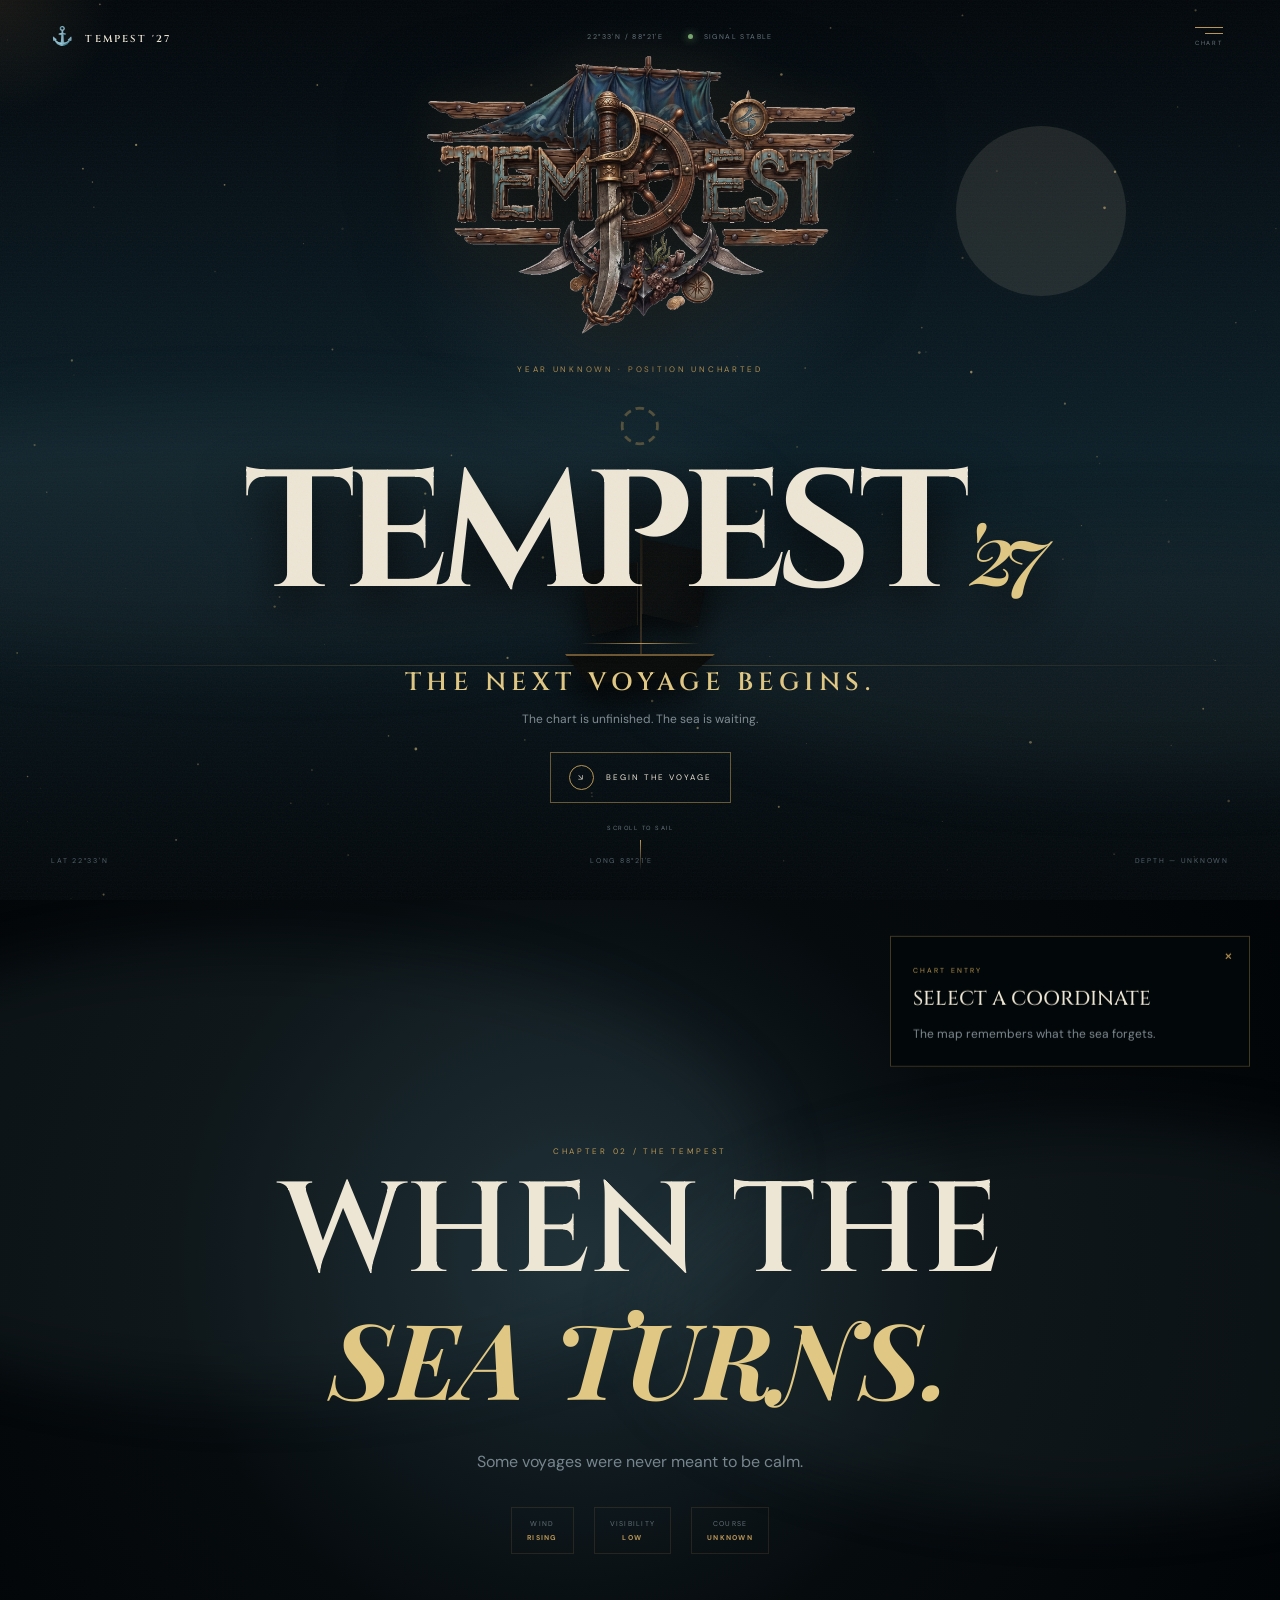
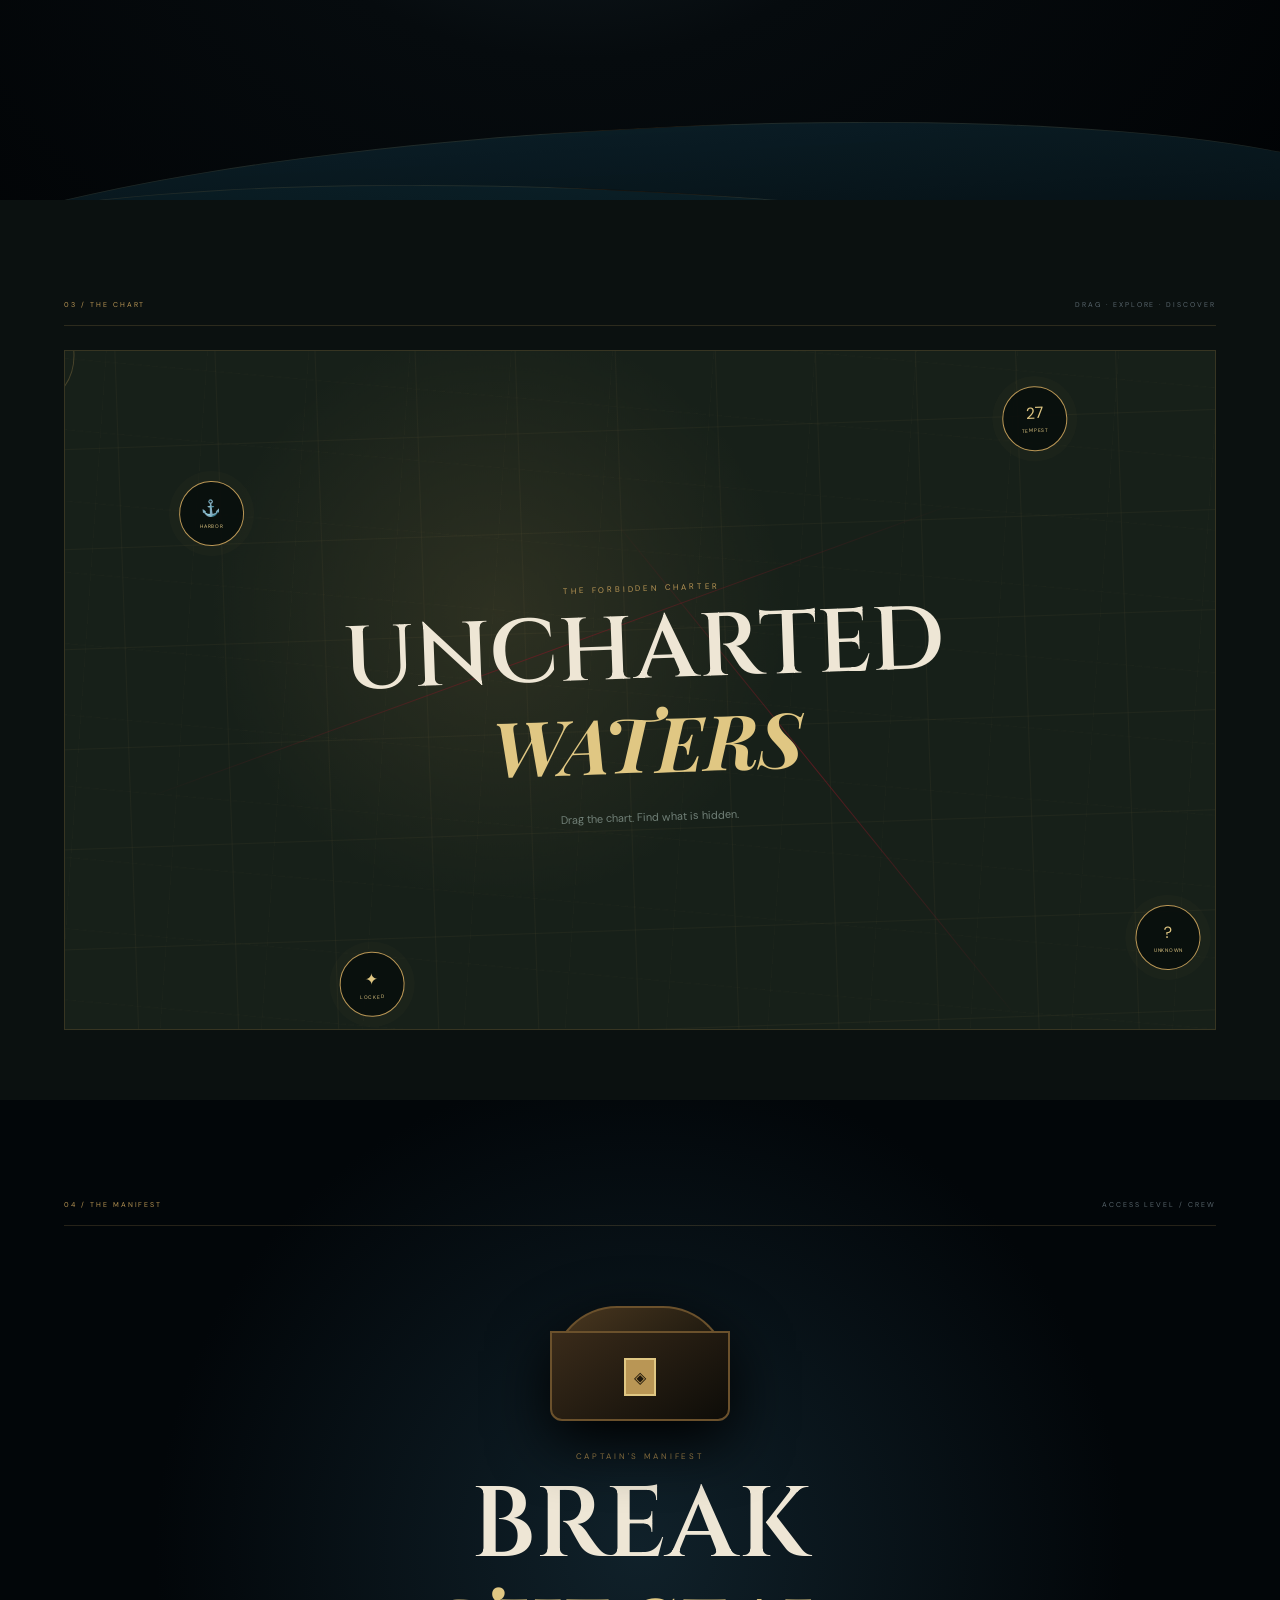
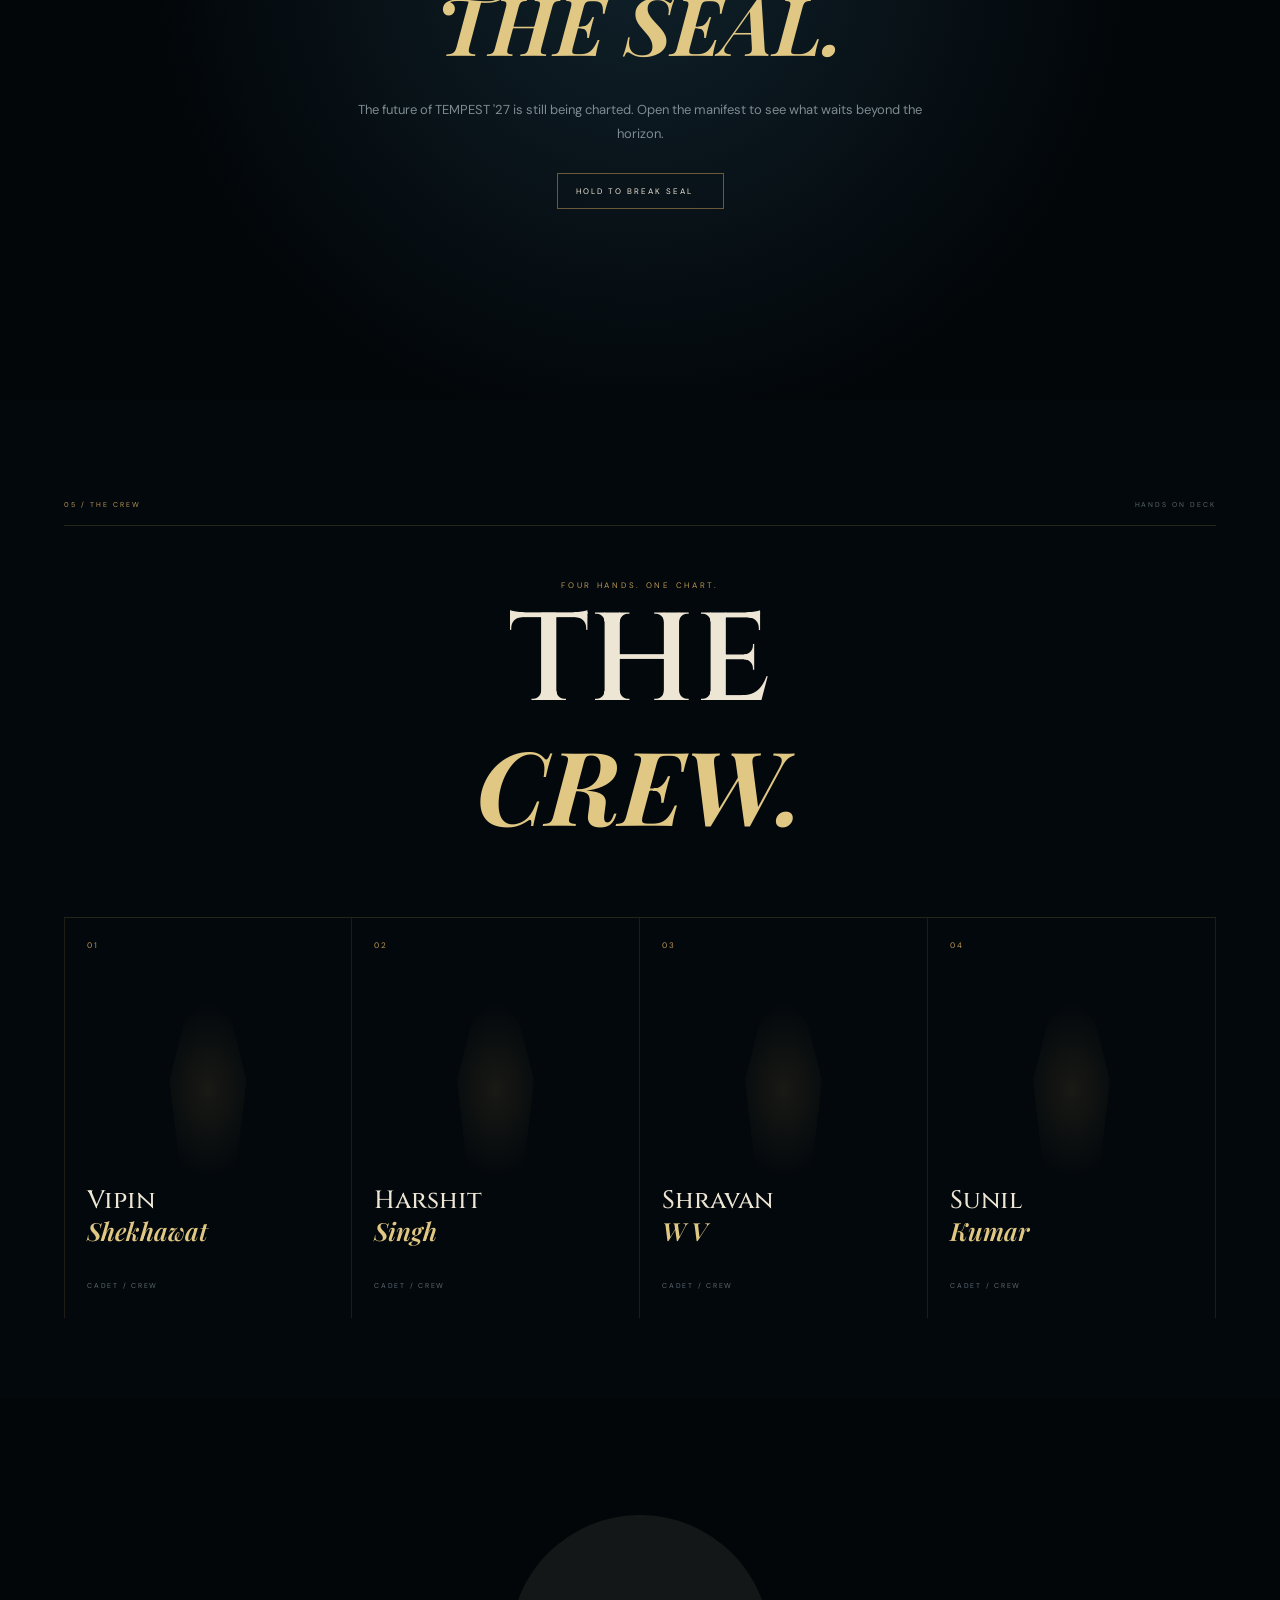
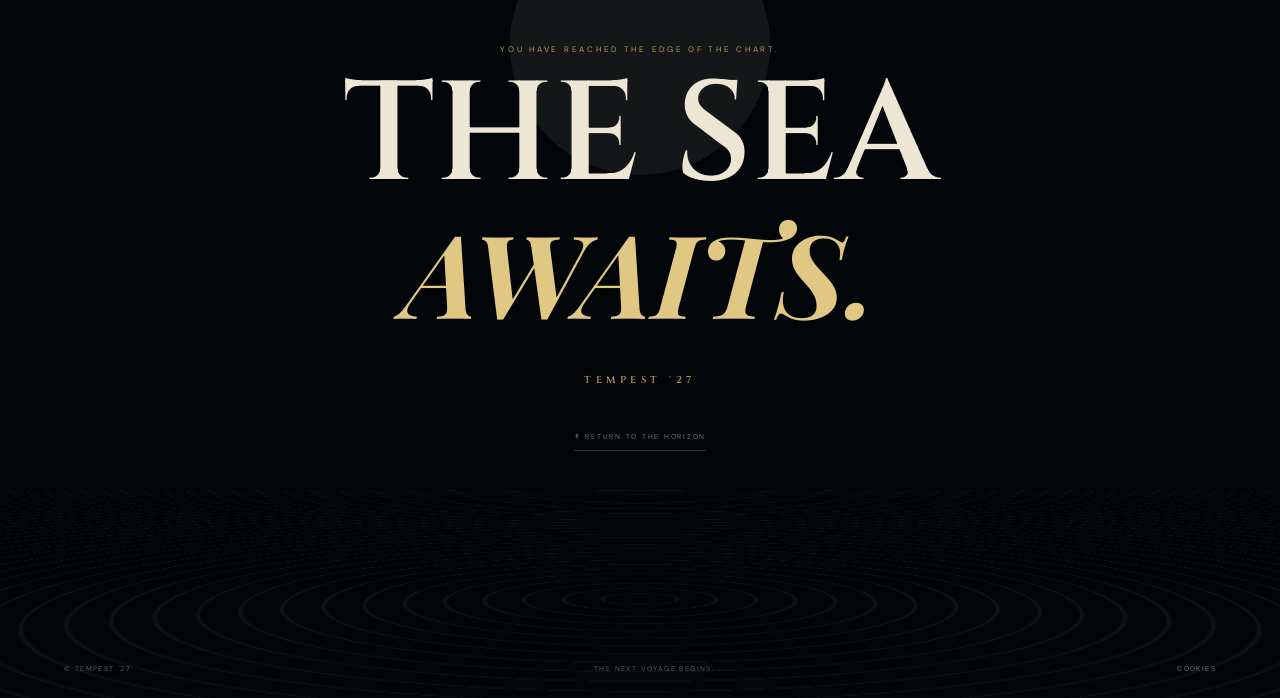
==== commit 71b36d9e: "Add files via upload" ====
--- a/index.html
+++ b/index.html
@@ -14,6 +14,7 @@
 <body>
 <div id="loader" class="loader">
   <div class="loader-top">TEMPEST NAVIGATION SYSTEM</div>
+  <div class="loader-logo"><img src="tempest-logo.png" alt="TEMPEST 27"></div>
   <div class="loader-core"><span></span></div>
   <div class="loader-readout">
     <span>VESSEL <b>TEMPEST</b></span>
@@ -65,6 +66,7 @@
     <div class="hull"></div>
   </div>
   <div class="sea-copy">
+    <img class="hero-logo" src="tempest-logo.png" alt="TEMPEST 27">
     <p class="eyebrow reveal">YEAR UNKNOWN · POSITION UNCHARTED</p>
     <div class="sonar">◌</div>
     <h1><span>TEMPEST</span><em>'27</em></h1>
--- a/style.css
+++ b/style.css
@@ -1,12 +1,12 @@
 *{box-sizing:border-box}html{scroll-behavior:smooth}body{margin:0;background:#020609;color:#eee6d5;font-family:"DM Sans",sans-serif;overflow-x:hidden}a{color:inherit;text-decoration:none}button{font:inherit}::selection{background:#b99655;color:#020609}
 :root{--black:#020609;--navy:#07151d;--navy2:#0b2029;--gold:#b99655;--gold2:#e0c783;--cream:#eee6d5;--muted:#74818a;--crimson:#7d1723;--red:#b92332}
-.loader{position:fixed;inset:0;background:#010406;z-index:1000;display:grid;place-content:center;text-align:center;transition:opacity 1s,visibility 1s}.loaded .loader{opacity:0;visibility:hidden;pointer-events:none}.loader-top{font:8px "DM Sans";letter-spacing:.4em;color:#76828a}.loader-core{width:100px;height:100px;border:1px solid rgba(185,150,85,.3);border-radius:50%;margin:30px auto;display:grid;place-items:center;position:relative}.loader-core:before,.loader-core:after{content:"";position:absolute;background:var(--gold);opacity:.4}.loader-core:before{height:1px;width:130px}.loader-core:after{width:1px;height:130px}.loader-core span{width:8px;height:8px;border-radius:50%;background:var(--gold);box-shadow:0 0 30px var(--gold);animation:pulse 1.4s infinite}.loader-readout{display:grid;grid-template-columns:repeat(4,1fr);gap:18px;font-size:7px;letter-spacing:.2em;color:#52616a}.loader-readout b{display:block;color:var(--gold2);margin-top:8px;font-weight:500}.loader-progress{width:280px;height:1px;background:#15232a;margin:30px auto 10px;overflow:hidden}.loader-progress i{display:block;width:40%;height:100%;background:var(--gold);animation:loading 1.5s infinite}.loader small{font-size:7px;letter-spacing:.28em;color:#65717a}
+.loader-logo{width:min(360px,70vw);margin:0 auto -8px;position:relative;z-index:2;animation:logoFloat 3s ease-in-out infinite}.loader-logo img{width:100%;display:block;filter:drop-shadow(0 0 24px rgba(185,150,85,.16))}.loader{position:fixed;inset:0;background:#010406;z-index:1000;display:grid;place-content:center;text-align:center;transition:opacity 1s,visibility 1s}.loaded .loader{opacity:0;visibility:hidden;pointer-events:none}.loader-top{font:8px "DM Sans";letter-spacing:.4em;color:#76828a}.loader-core{width:100px;height:100px;border:1px solid rgba(185,150,85,.3);border-radius:50%;margin:30px auto;display:grid;place-items:center;position:relative}.loader-core:before,.loader-core:after{content:"";position:absolute;background:var(--gold);opacity:.4}.loader-core:before{height:1px;width:130px}.loader-core:after{width:1px;height:130px}.loader-core span{width:8px;height:8px;border-radius:50%;background:var(--gold);box-shadow:0 0 30px var(--gold);animation:pulse 1.4s infinite}.loader-readout{display:grid;grid-template-columns:repeat(4,1fr);gap:18px;font-size:7px;letter-spacing:.2em;color:#52616a}.loader-readout b{display:block;color:var(--gold2);margin-top:8px;font-weight:500}.loader-progress{width:280px;height:1px;background:#15232a;margin:30px auto 10px;overflow:hidden}.loader-progress i{display:block;width:40%;height:100%;background:var(--gold);animation:loading 1.5s infinite}.loader small{font-size:7px;letter-spacing:.28em;color:#65717a}
 .grain{position:fixed;inset:0;z-index:90;pointer-events:none;opacity:.045;background-image:url("data:image/svg+xml,%3Csvg xmlns='http://www.w3.org/2000/svg' width='150' height='150'%3E%3Cfilter id='x'%3E%3CfeTurbulence type='fractalNoise' baseFrequency='.8' numOctaves='3' stitchTiles='stitch'/%3E%3C/filter%3E%3Crect width='100%25' height='100%25' filter='url(%23x)'/%3E%3C/svg%3E")}.scanlines{position:fixed;inset:0;z-index:89;pointer-events:none;opacity:.04;background:repeating-linear-gradient(0deg,transparent 0 3px,#d9c89d 4px);mix-blend-mode:overlay}#stars{position:fixed;inset:0;z-index:2;pointer-events:none}.cursor-glow{position:fixed;z-index:95;width:250px;height:250px;border-radius:50%;pointer-events:none;background:radial-gradient(circle,rgba(185,150,85,.11),transparent 65%);transform:translate(-50%,-50%);mix-blend-mode:screen}
 .topbar{position:fixed;z-index:80;top:0;left:0;right:0;padding:24px 4vw;display:flex;align-items:center;justify-content:space-between}.brand{font:600 10px "Cinzel";letter-spacing:.22em}.brand span{color:var(--gold);font-size:18px;margin-right:10px}.hud{display:flex;gap:25px;color:#66747c;font-size:7px;letter-spacing:.2em}.status i{display:inline-block;width:5px;height:5px;border-radius:50%;background:#76a66e;box-shadow:0 0 9px #76a66e;margin-right:7px}.menu-trigger{background:none;border:0;color:var(--cream);display:grid;justify-items:end;gap:5px;cursor:pointer}.menu-trigger span{width:28px;height:1px;background:var(--gold)}.menu-trigger span:nth-child(2){width:18px}.menu-trigger small{font-size:6px;letter-spacing:.3em;color:#69757c}
 .nav-drawer{position:fixed;inset:0;z-index:200;background:radial-gradient(circle at 70% 40%,#142b34,#020609 65%);transform:translateY(-105%);transition:transform .8s cubic-bezier(.7,0,.2,1);padding:12vh 9vw;display:flex;flex-direction:column;justify-content:center}.nav-drawer.open{transform:none}.drawer-close{position:absolute;right:5vw;top:28px;background:none;border:0;color:var(--gold);font-size:9px;letter-spacing:.25em}.drawer-watermark{position:absolute;right:0;bottom:-12vw;font:900 55vw "Cinzel";color:rgba(185,150,85,.025)}.nav-drawer nav{display:grid;gap:20px;position:relative;z-index:2}.nav-drawer nav a{font:500 clamp(35px,6vw,78px) "Cinzel";color:#617079;transition:.3s}.nav-drawer nav a:hover{color:var(--cream);transform:translateX(15px)}.nav-drawer nav b{font-weight:500;color:var(--cream)}.eyebrow{font-size:8px;letter-spacing:.34em;color:var(--gold);margin:0}.drawer-foot{position:absolute;bottom:30px;color:#526068;font-size:7px;letter-spacing:.3em}
 
 .scene{min-height:100svh;position:relative;overflow:hidden}.sea{display:grid;place-items:center;background:linear-gradient(#02070b 0%,#0a1820 48%,#020609 100%)}.sky{position:absolute;inset:0;background:radial-gradient(circle at 50% 28%,rgba(120,156,169,.15),transparent 26%),linear-gradient(180deg,#02070b,#0c1e27 50%,#03080b)}.moon{position:absolute;right:12%;top:14%;width:170px;height:170px;border-radius:50%;background:#d7ccb0;opacity:.12;box-shadow:0 0 90px rgba(224,199,131,.12)}.stars{position:absolute;inset:0}.fog{position:absolute;width:80vw;height:20vw;background:rgba(130,160,168,.06);filter:blur(35px);border-radius:50%}.fog-a{top:45%;left:-20%;animation:fog 20s infinite alternate}.fog-b{top:58%;right:-30%;animation:fog 27s infinite alternate-reverse}.horizon{position:absolute;bottom:26%;left:0;right:0;height:1px;background:linear-gradient(90deg,transparent,rgba(185,150,85,.35),transparent);box-shadow:0 0 45px rgba(185,150,85,.18)}
-.ship{position:absolute;z-index:4;left:50%;bottom:24%;width:170px;height:150px;transform:translateX(-50%);filter:drop-shadow(0 15px 15px #000);animation:ship 4s ease-in-out infinite}.mast{position:absolute;width:2px;height:140px;background:#342c20;left:50%;bottom:18px}.sail{position:absolute;background:linear-gradient(135deg,#171918,#090c0d);border:1px solid rgba(185,150,85,.15);opacity:.85}.sail-a{width:70px;height:88px;left:51%;top:5px;clip-path:polygon(0 0,100% 15%,80% 100%,0 85%)}.sail-b{width:58px;height:74px;right:51%;top:28px;clip-path:polygon(100% 0,0 15%,20% 100%,100% 85%)}.hull{position:absolute;bottom:0;left:10px;width:150px;height:30px;background:#080a09;clip-path:polygon(0 0,100% 0,83% 75%,15% 100%);border-top:2px solid #6f5732}.sea-copy{position:relative;z-index:10;text-align:center;margin-top:-5vh}.sea-copy .sonar{font-size:50px;color:rgba(185,150,85,.4);margin:15px auto;animation:spin 12s linear infinite}.sea-copy h1{font:700 clamp(70px,13vw,170px)/.8 "Cinzel";letter-spacing:-.07em;margin:0;text-shadow:0 20px 50px #000}.sea-copy h1 span{color:var(--cream)}.sea-copy h1 em{font:italic 600 .52em "Playfair Display";color:var(--gold2);margin-left:.06em}.title-rule{height:1px;width:120px;background:linear-gradient(90deg,transparent,var(--gold),transparent);margin:35px auto 22px}.lead{font:600 clamp(15px,2vw,25px) "Cinzel";letter-spacing:.22em;color:var(--gold2);margin:0}.sub{color:#7e8a91;font-size:12px;margin:12px 0 25px}.voyage-btn,.seal-btn{display:inline-flex;align-items:center;gap:12px;background:none;border:1px solid rgba(185,150,85,.55);color:var(--cream);padding:12px 18px;font-size:8px;letter-spacing:.25em;cursor:pointer;transition:.3s}.voyage-btn i{display:grid;place-items:center;width:25px;height:25px;border:1px solid var(--gold);border-radius:50%;font-style:normal}.voyage-btn:hover,.seal-btn:hover{background:var(--gold);color:#020609}.sea-hud{position:absolute;z-index:10;left:4vw;right:4vw;bottom:35px;display:flex;justify-content:space-between;font-size:7px;color:#53616a;letter-spacing:.25em}.scroll-cue{position:absolute;bottom:30px;left:50%;transform:translateX(-50%);font-size:6px;letter-spacing:.25em;color:#68757c;display:grid;justify-items:center;gap:8px}.scroll-cue i{width:1px;height:30px;background:linear-gradient(var(--gold),transparent)}
+.ship{position:absolute;z-index:4;left:50%;bottom:24%;width:170px;height:150px;transform:translateX(-50%);filter:drop-shadow(0 15px 15px #000);animation:ship 4s ease-in-out infinite}.mast{position:absolute;width:2px;height:140px;background:#342c20;left:50%;bottom:18px}.sail{position:absolute;background:linear-gradient(135deg,#171918,#090c0d);border:1px solid rgba(185,150,85,.15);opacity:.85}.sail-a{width:70px;height:88px;left:51%;top:5px;clip-path:polygon(0 0,100% 15%,80% 100%,0 85%)}.sail-b{width:58px;height:74px;right:51%;top:28px;clip-path:polygon(100% 0,0 15%,20% 100%,100% 85%)}.hull{position:absolute;bottom:0;left:10px;width:150px;height:30px;background:#080a09;clip-path:polygon(0 0,100% 0,83% 75%,15% 100%);border-top:2px solid #6f5732}.hero-logo{display:block;width:min(620px,78vw);max-height:34vh;object-fit:contain;margin:0 auto 5px;filter:drop-shadow(0 20px 45px rgba(0,0,0,.75)) drop-shadow(0 0 18px rgba(185,150,85,.12));animation:heroLogoFloat 6s ease-in-out infinite}.sea-copy{position:relative;z-index:10;text-align:center;margin-top:-5vh}.sea-copy .sonar{font-size:50px;color:rgba(185,150,85,.4);margin:15px auto;animation:spin 12s linear infinite}.sea-copy h1{font:700 clamp(70px,13vw,170px)/.8 "Cinzel";letter-spacing:-.07em;margin:0;text-shadow:0 20px 50px #000}.sea-copy h1 span{color:var(--cream)}.sea-copy h1 em{font:italic 600 .52em "Playfair Display";color:var(--gold2);margin-left:.06em}.title-rule{height:1px;width:120px;background:linear-gradient(90deg,transparent,var(--gold),transparent);margin:35px auto 22px}.lead{font:600 clamp(15px,2vw,25px) "Cinzel";letter-spacing:.22em;color:var(--gold2);margin:0}.sub{color:#7e8a91;font-size:12px;margin:12px 0 25px}.voyage-btn,.seal-btn{display:inline-flex;align-items:center;gap:12px;background:none;border:1px solid rgba(185,150,85,.55);color:var(--cream);padding:12px 18px;font-size:8px;letter-spacing:.25em;cursor:pointer;transition:.3s}.voyage-btn i{display:grid;place-items:center;width:25px;height:25px;border:1px solid var(--gold);border-radius:50%;font-style:normal}.voyage-btn:hover,.seal-btn:hover{background:var(--gold);color:#020609}.sea-hud{position:absolute;z-index:10;left:4vw;right:4vw;bottom:35px;display:flex;justify-content:space-between;font-size:7px;color:#53616a;letter-spacing:.25em}.scroll-cue{position:absolute;bottom:30px;left:50%;transform:translateX(-50%);font-size:6px;letter-spacing:.25em;color:#68757c;display:grid;justify-items:center;gap:8px}.scroll-cue i{width:1px;height:30px;background:linear-gradient(var(--gold),transparent)}
 
 .storm{background:#03070a;display:grid;place-items:center}.storm-sky{position:absolute;inset:0;background:radial-gradient(circle at 45% 40%,#1a2a31,#060b0e 45%,#010305)}.storm-cloud{position:absolute;border-radius:50%;filter:blur(30px);background:rgba(70,95,103,.15)}.cloud-1{width:80vw;height:35vw;top:5%;left:-20%}.cloud-2{width:70vw;height:30vw;right:-20%;top:25%}.storm-copy{position:relative;z-index:8;text-align:center}.storm-copy h2{font:600 clamp(60px,10vw,135px)/.82 "Cinzel";margin:25px 0}.storm-copy h2 em{font:italic 700 .82em "Playfair Display";color:var(--gold2)}.storm-copy>p:last-of-type{color:#77858d}.storm-readout{display:flex;gap:20px;justify-content:center;margin-top:35px}.storm-readout span{border:1px solid rgba(185,150,85,.15);padding:11px 15px;font-size:7px;color:#637078;letter-spacing:.18em}.storm-readout b{display:block;color:var(--gold);margin-top:5px}.lightning{position:absolute;inset:0;opacity:0;background:linear-gradient(110deg,transparent 45%,rgba(230,230,210,.75) 48%,transparent 51%);clip-path:polygon(60% 0,53% 34%,66% 34%,49% 62%,54% 62%,35% 100%,45% 55%,32% 55%,50% 25%,43% 25%);animation:flash 6s infinite}.wave{position:absolute;left:-10%;right:-10%;height:28vh;border-radius:50% 50% 0 0;background:linear-gradient(rgba(11,31,39,.9),#020609);border-top:1px solid rgba(185,150,85,.12)}.wave-1{bottom:-20vh;transform:rotate(-3deg);animation:wave 7s ease-in-out infinite}.wave-2{bottom:-27vh;transform:rotate(3deg);animation:wave 9s ease-in-out infinite reverse}.wave-3{bottom:-35vh;animation:wave 12s ease-in-out infinite}
 
@@ -18,8 +18,10 @@
 
 .final{display:grid;place-items:center;background:#020609}.final-ocean{position:absolute;inset:58% -20% -20%;background:repeating-radial-gradient(ellipse at center,transparent 0 25px,rgba(100,145,157,.09) 26px 28px);transform:perspective(500px) rotateX(62deg) scale(1.4);animation:water 12s linear infinite}.final-moon{position:absolute;width:260px;height:260px;border-radius:50%;background:#e0d6b9;opacity:.08;top:13%;left:50%;transform:translateX(-50%);box-shadow:0 0 120px rgba(224,199,131,.1)}.final-copy{position:relative;z-index:5;text-align:center}.final-copy h2{font:600 clamp(65px,11vw,150px)/.82 "Cinzel";margin:25px 0}.final-copy h2 em{font:italic 700 .82em "Playfair Display";color:var(--gold2)}.final-copy>p:last-of-type{font:600 10px "Cinzel";letter-spacing:.45em;color:var(--gold)}.back-btn{display:inline-block;margin-top:35px;color:#6d7880;font-size:7px;letter-spacing:.25em;border-bottom:1px solid rgba(185,150,85,.3);padding-bottom:9px}.final footer{position:absolute;z-index:5;bottom:25px;left:5vw;right:5vw;display:flex;justify-content:space-between;color:#536068;font-size:7px;letter-spacing:.2em}.final footer a{color:#6e7a81}
 
-@keyframes loading{to{transform:translateX(300%)}}@keyframes pulse{50%{box-shadow:0 0 45px var(--gold);opacity:.5}}@keyframes spin{to{transform:rotate(360deg)}}@keyframes fog{to{transform:translateX(25vw)}}@keyframes ship{50%{transform:translate(-50%,-10px) rotate(1deg)}}@keyframes flash{0%,45%,48%,100%{opacity:0}46%{opacity:.8}}@keyframes wave{50%{transform:translateX(3%) rotate(-2deg)}}@keyframes water{to{background-position:0 180px}}
+@keyframes loading{to{transform:translateX(300%)}}@keyframes logoFloat{0%,100%{transform:translateY(0) scale(1)}50%{transform:translateY(-5px) scale(1.015)}}@keyframes heroLogoFloat{0%,100%{transform:translateY(0) rotate(0deg)}50%{transform:translateY(-7px) rotate(.4deg)}}@keyframes pulse{50%{box-shadow:0 0 45px var(--gold);opacity:.5}}@keyframes spin{to{transform:rotate(360deg)}}@keyframes fog{to{transform:translateX(25vw)}}@keyframes ship{50%{transform:translate(-50%,-10px) rotate(1deg)}}@keyframes flash{0%,45%,48%,100%{opacity:0}46%{opacity:.8}}@keyframes wave{50%{transform:translateX(3%) rotate(-2deg)}}@keyframes water{to{background-position:0 180px}}
 
 @media(max-width:800px){.hud{display:none}.loader-readout{grid-template-columns:1fr 1fr}.sea-copy h1{font-size:18vw}.ship{bottom:25%}.sea-hud{display:none}.section-bar{top:90px}.chart{min-height:100svh}.map-stage{inset:135px 3vw 45px}.map-paper{width:160%;height:160%;left:-30%;top:-30%}.map-center h2{font-size:50px}.map-pin{transform:scale(.8)}.map-pin:hover{transform:scale(.9)}.manifest-grid{grid-template-columns:1fr 1fr}.crew-grid{grid-template-columns:1fr 1fr}.crew-grid article{height:320px}.final footer{flex-direction:column;gap:10px;text-align:center}.cursor-glow{display:none}}
 @media(max-width:520px){.topbar{padding:18px 5vw}.brand{font-size:8px}.sea-copy{margin-top:-12vh}.sea-copy .sonar{font-size:38px}.lead{font-size:12px}.sub{font-size:10px}.storm-copy h2{font-size:54px}.storm-readout{gap:6px}.storm-readout span{padding:9px 6px;font-size:5px}.map-center h2{font-size:40px}.map-center span{font-size:9px}.compass{width:70px;height:70px;top:25px;left:25px}.map-pin{width:52px;height:52px}.pin-harbor{left:8%;top:24%}.pin-tempest{right:9%;top:16%}.pin-unknown{right:8%;bottom:20%}.pin-dest{left:15%;bottom:17%}.manifest-copy h2{font-size:55px}.manifest-reveal{padding:18vw 7vw}.manifest-grid{grid-template-columns:1fr}.manifest-grid a{border-right:0;border-bottom:1px solid rgba(185,150,85,.12);padding:16px}.crew-grid{grid-template-columns:1fr}.crew-grid article{height:260px}.crew-grid h3{font-size:22px}.nav-drawer{padding:20vh 8vw}.nav-drawer nav a{font-size:32px}}
 @media(prefers-reduced-motion:reduce){*{animation-duration:.001ms!important;scroll-behavior:auto!important}}
+
+@media(max-width:600px){.hero-logo{width:min(92vw,560px);max-height:30vh;margin-bottom:10px}.loader-logo{width:min(320px,82vw)}}
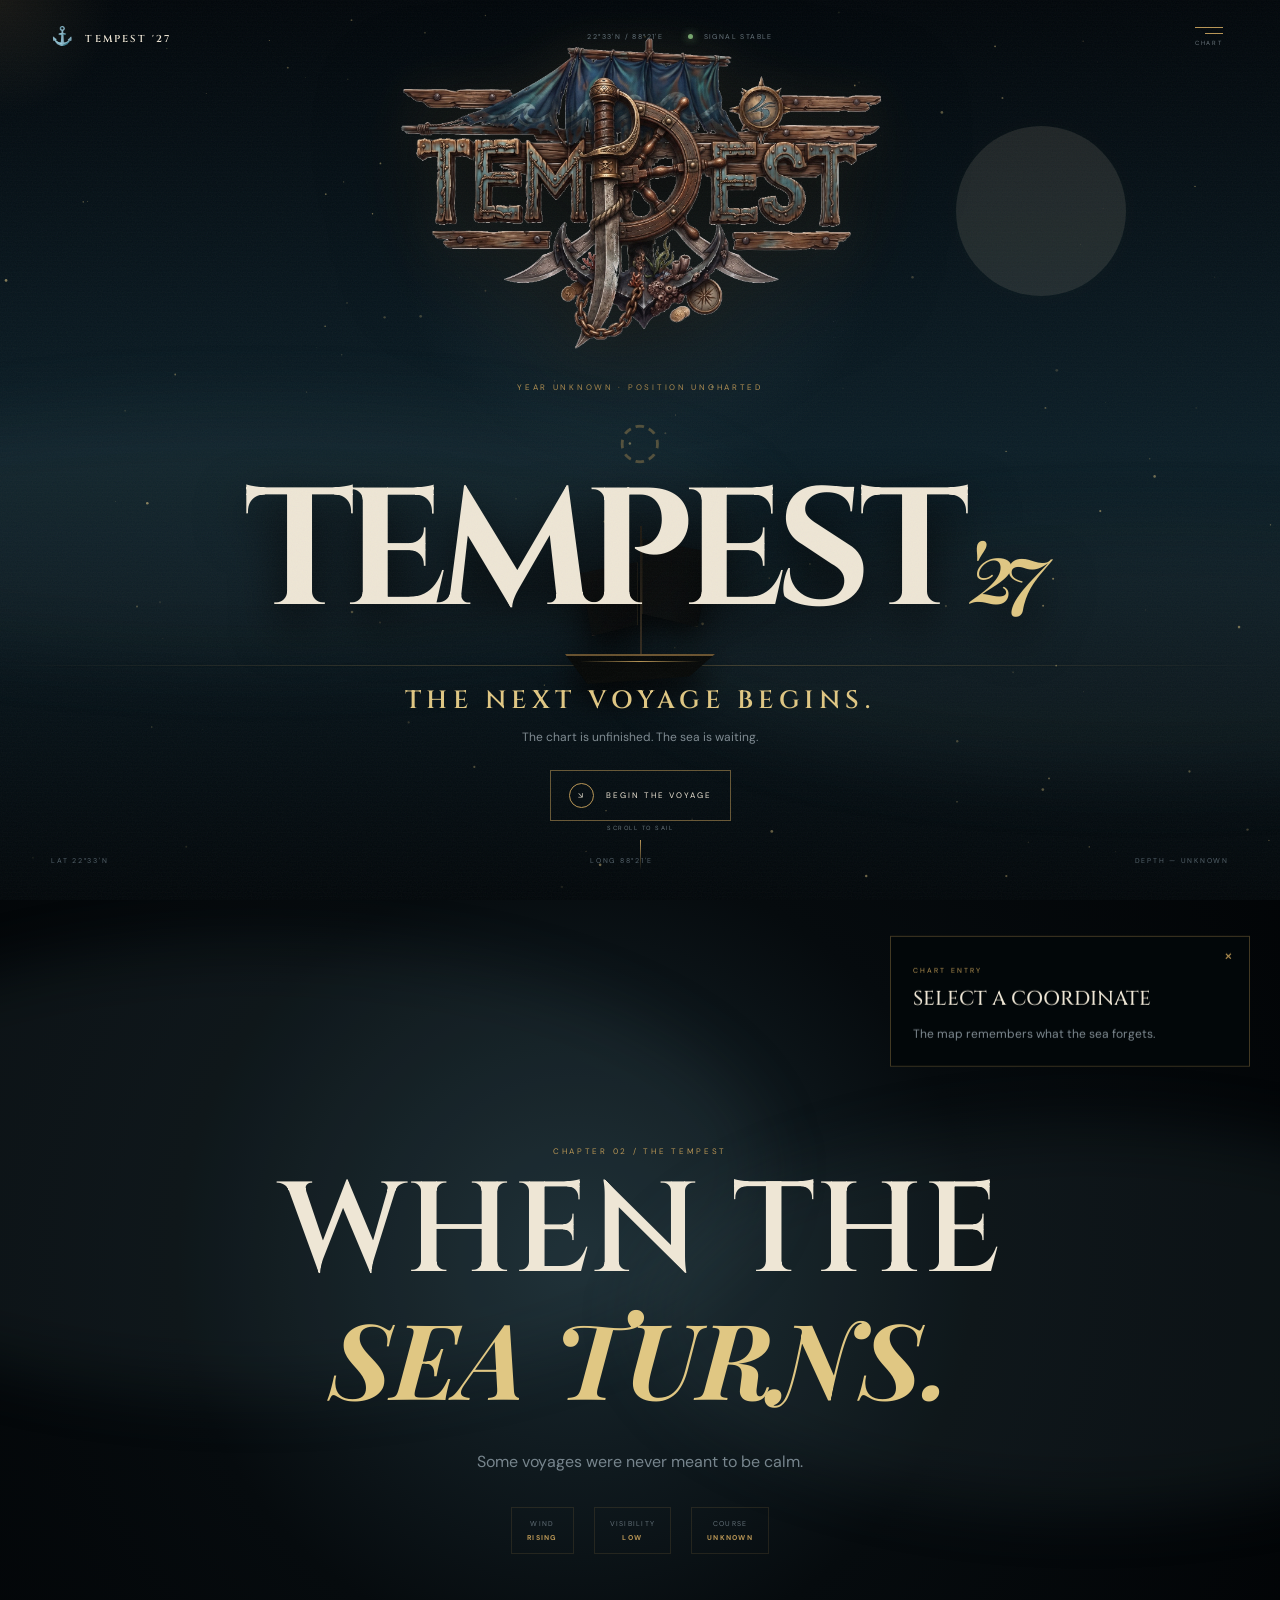
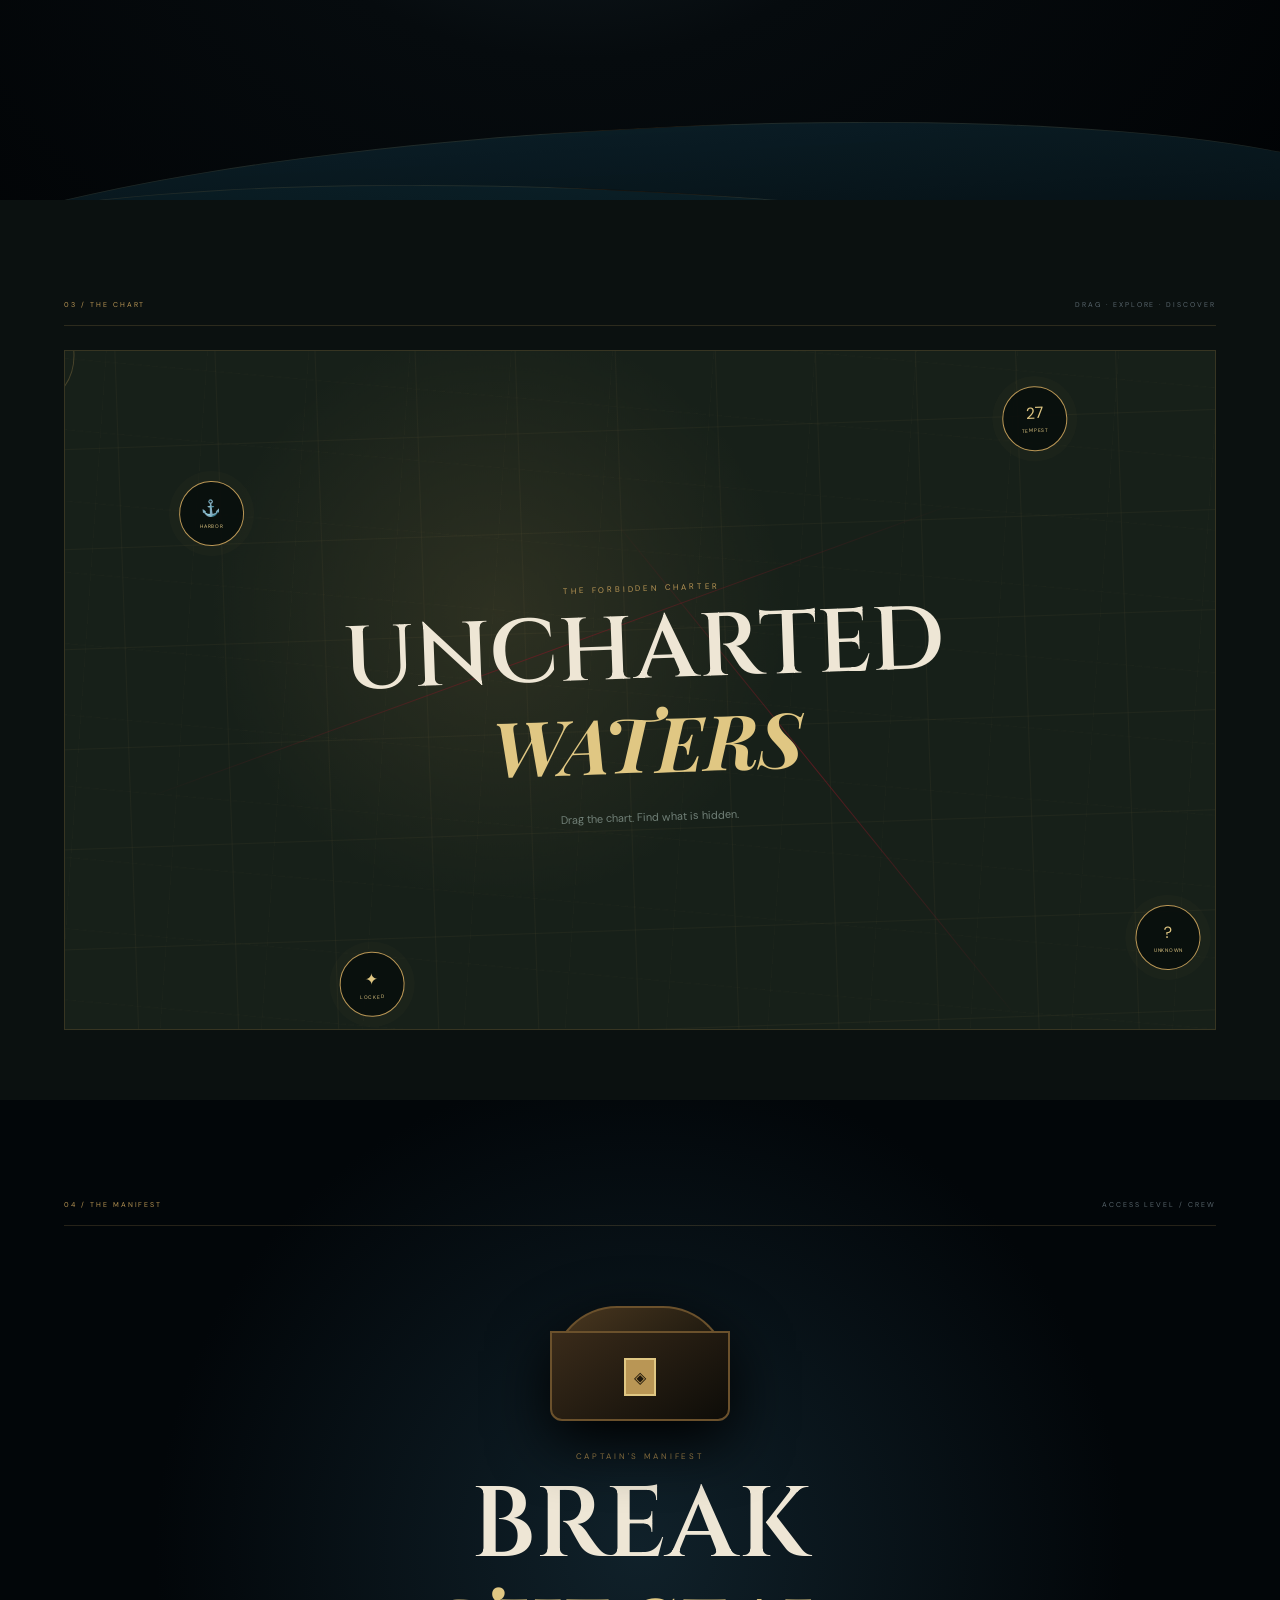
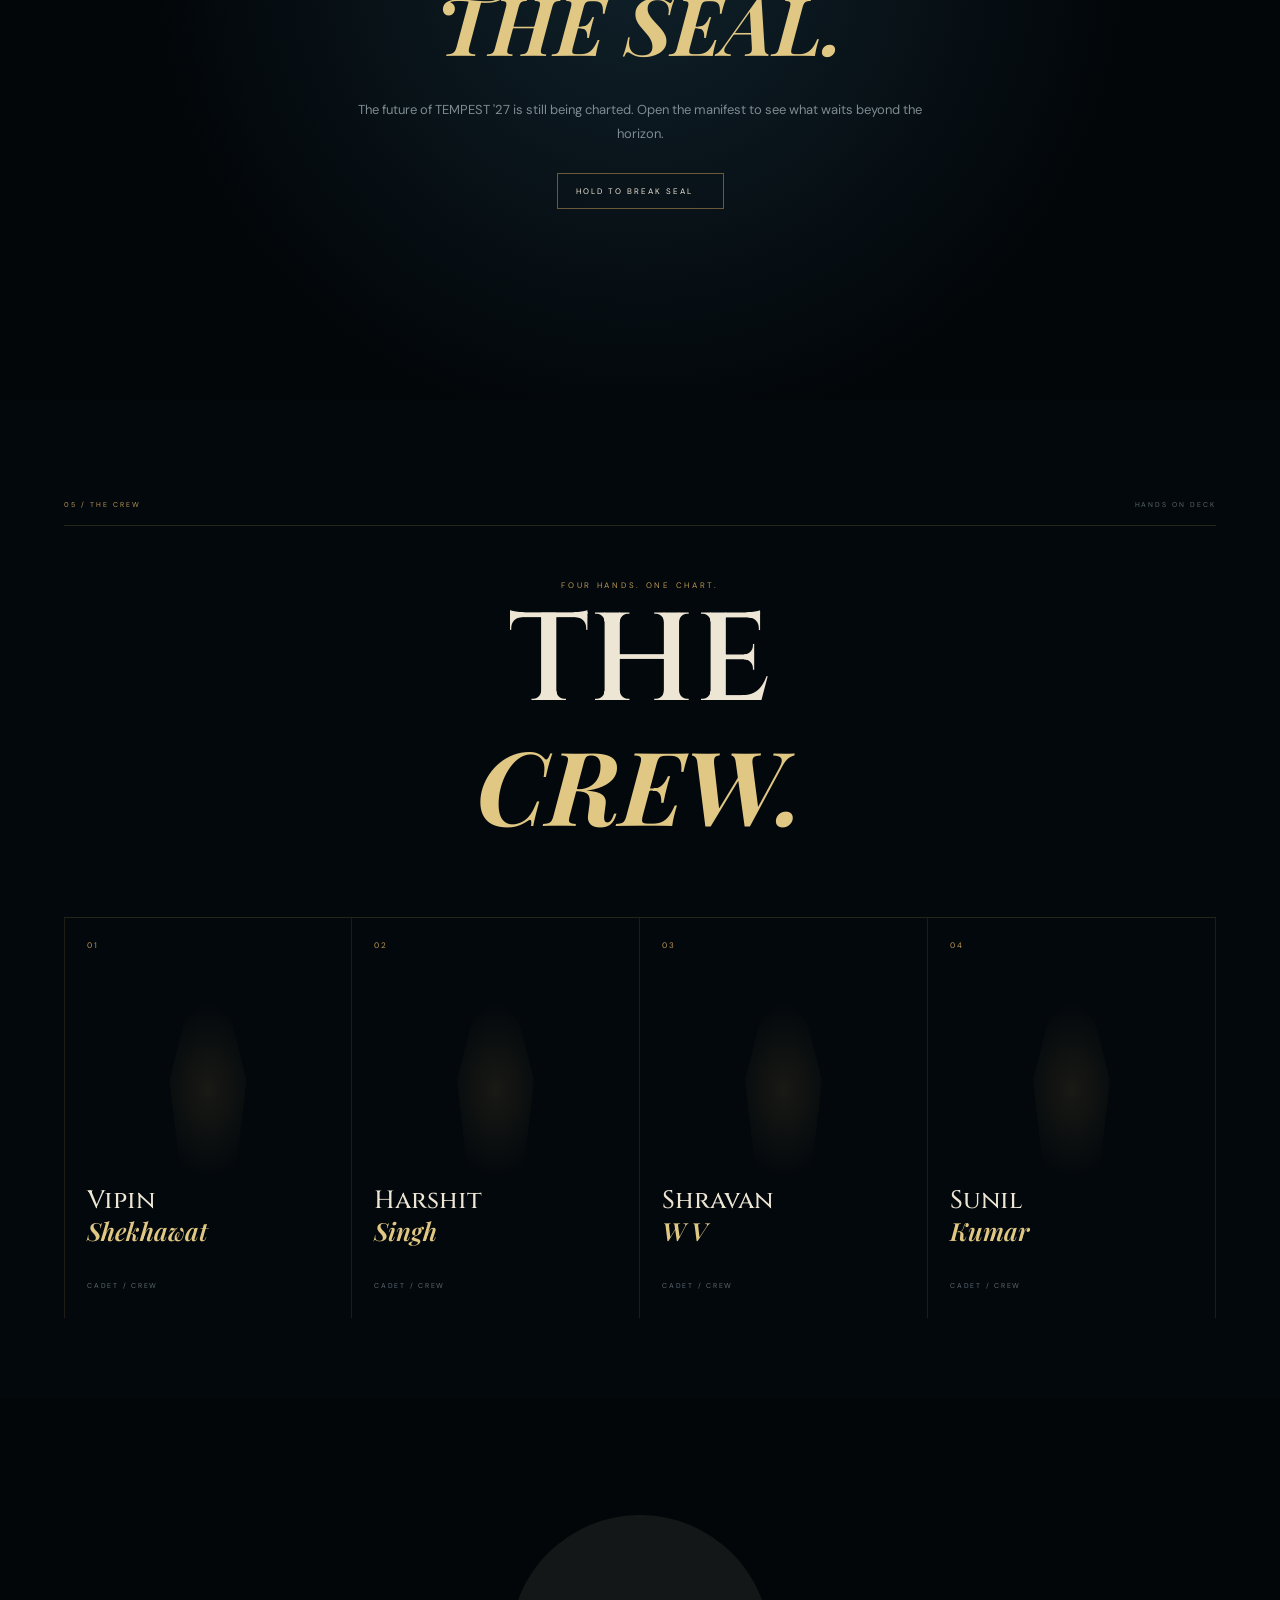
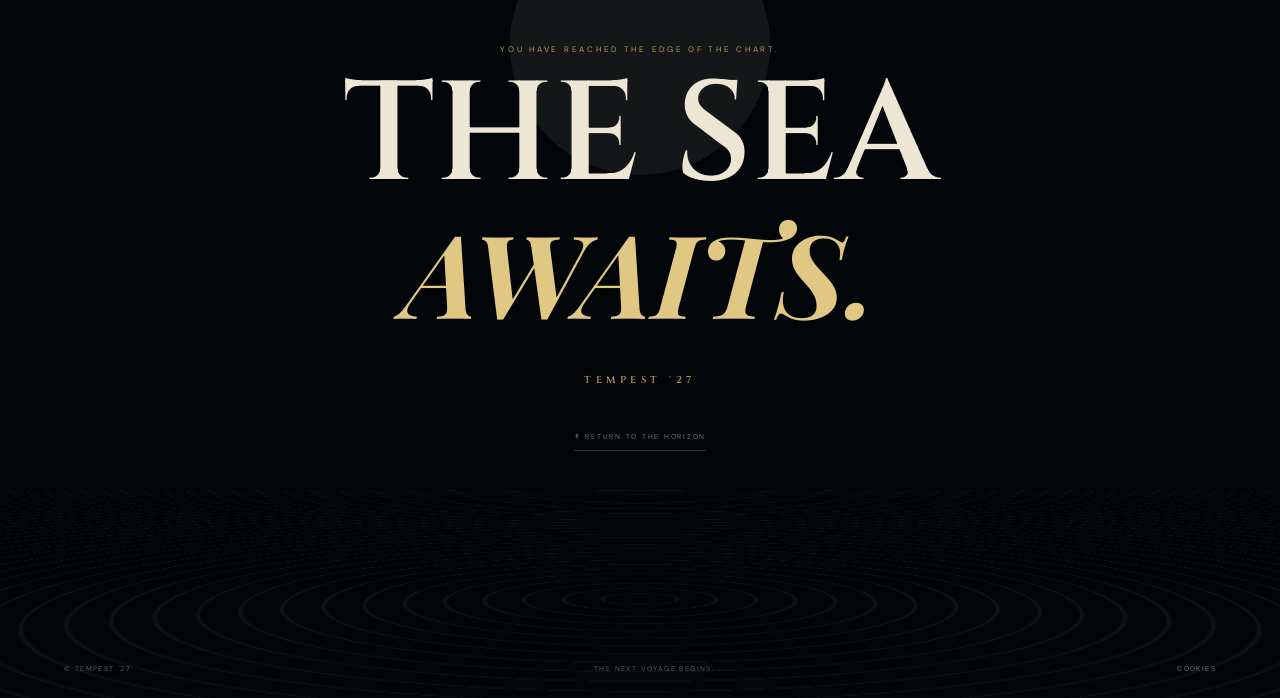
==== commit af2497ea: "Add files via upload" ====
--- a/index.html
+++ b/index.html
@@ -10,11 +10,12 @@
 <link rel="preconnect" href="https://fonts.gstatic.com" crossorigin>
 <link href="https://fonts.googleapis.com/css2?family=Cinzel:wght@500;600;700;800;900&family=DM+Sans:wght@400;500;600;700&family=Playfair+Display:ital,wght@600;700&display=swap" rel="stylesheet">
 <link rel="stylesheet" href="style.css">
+<link rel="preload" as="image" href="tempest-logo.png">
 </head>
 <body>
 <div id="loader" class="loader">
   <div class="loader-top">TEMPEST NAVIGATION SYSTEM</div>
-  <div class="loader-logo"><img src="tempest-logo.png" alt="TEMPEST 27"></div>
+  <div class="loader-logo"><img src="tempest-logo.png" alt="TEMPEST 27" onerror="this.style.display='none'; this.parentElement.classList.add('logo-failed');"></div>
   <div class="loader-core"><span></span></div>
   <div class="loader-readout">
     <span>VESSEL <b>TEMPEST</b></span>
--- a/style.css
+++ b/style.css
@@ -1,12 +1,12 @@
 *{box-sizing:border-box}html{scroll-behavior:smooth}body{margin:0;background:#020609;color:#eee6d5;font-family:"DM Sans",sans-serif;overflow-x:hidden}a{color:inherit;text-decoration:none}button{font:inherit}::selection{background:#b99655;color:#020609}
 :root{--black:#020609;--navy:#07151d;--navy2:#0b2029;--gold:#b99655;--gold2:#e0c783;--cream:#eee6d5;--muted:#74818a;--crimson:#7d1723;--red:#b92332}
-.loader-logo{width:min(360px,70vw);margin:0 auto -8px;position:relative;z-index:2;animation:logoFloat 3s ease-in-out infinite}.loader-logo img{width:100%;display:block;filter:drop-shadow(0 0 24px rgba(185,150,85,.16))}.loader{position:fixed;inset:0;background:#010406;z-index:1000;display:grid;place-content:center;text-align:center;transition:opacity 1s,visibility 1s}.loaded .loader{opacity:0;visibility:hidden;pointer-events:none}.loader-top{font:8px "DM Sans";letter-spacing:.4em;color:#76828a}.loader-core{width:100px;height:100px;border:1px solid rgba(185,150,85,.3);border-radius:50%;margin:30px auto;display:grid;place-items:center;position:relative}.loader-core:before,.loader-core:after{content:"";position:absolute;background:var(--gold);opacity:.4}.loader-core:before{height:1px;width:130px}.loader-core:after{width:1px;height:130px}.loader-core span{width:8px;height:8px;border-radius:50%;background:var(--gold);box-shadow:0 0 30px var(--gold);animation:pulse 1.4s infinite}.loader-readout{display:grid;grid-template-columns:repeat(4,1fr);gap:18px;font-size:7px;letter-spacing:.2em;color:#52616a}.loader-readout b{display:block;color:var(--gold2);margin-top:8px;font-weight:500}.loader-progress{width:280px;height:1px;background:#15232a;margin:30px auto 10px;overflow:hidden}.loader-progress i{display:block;width:40%;height:100%;background:var(--gold);animation:loading 1.5s infinite}.loader small{font-size:7px;letter-spacing:.28em;color:#65717a}
+.loader-logo{width:min(420px,82vw);height:min(260px,30vh);margin:0 auto -8px;position:relative;z-index:12;display:grid;place-items:center;animation:logoFloat 3s ease-in-out infinite}.loader-logo img{width:100%;height:100%;object-fit:contain;display:block;opacity:1;visibility:visible;filter:drop-shadow(0 0 24px rgba(185,150,85,.22)) drop-shadow(0 14px 35px rgba(0,0,0,.7))}.loader{position:fixed;inset:0;background:#010406;z-index:1000;display:grid;place-content:center;text-align:center;transition:opacity 1s,visibility 1s}.loaded .loader{opacity:0;visibility:hidden;pointer-events:none}.loader-top{font:8px "DM Sans";letter-spacing:.4em;color:#76828a}.loader-core{width:100px;height:100px;border:1px solid rgba(185,150,85,.3);border-radius:50%;margin:30px auto;display:grid;place-items:center;position:relative}.loader-core:before,.loader-core:after{content:"";position:absolute;background:var(--gold);opacity:.4}.loader-core:before{height:1px;width:130px}.loader-core:after{width:1px;height:130px}.loader-core span{width:8px;height:8px;border-radius:50%;background:var(--gold);box-shadow:0 0 30px var(--gold);animation:pulse 1.4s infinite}.loader-readout{display:grid;grid-template-columns:repeat(4,1fr);gap:18px;font-size:7px;letter-spacing:.2em;color:#52616a}.loader-readout b{display:block;color:var(--gold2);margin-top:8px;font-weight:500}.loader-progress{width:280px;height:1px;background:#15232a;margin:30px auto 10px;overflow:hidden}.loader-progress i{display:block;width:40%;height:100%;background:var(--gold);animation:loading 1.5s infinite}.loader small{font-size:7px;letter-spacing:.28em;color:#65717a}
 .grain{position:fixed;inset:0;z-index:90;pointer-events:none;opacity:.045;background-image:url("data:image/svg+xml,%3Csvg xmlns='http://www.w3.org/2000/svg' width='150' height='150'%3E%3Cfilter id='x'%3E%3CfeTurbulence type='fractalNoise' baseFrequency='.8' numOctaves='3' stitchTiles='stitch'/%3E%3C/filter%3E%3Crect width='100%25' height='100%25' filter='url(%23x)'/%3E%3C/svg%3E")}.scanlines{position:fixed;inset:0;z-index:89;pointer-events:none;opacity:.04;background:repeating-linear-gradient(0deg,transparent 0 3px,#d9c89d 4px);mix-blend-mode:overlay}#stars{position:fixed;inset:0;z-index:2;pointer-events:none}.cursor-glow{position:fixed;z-index:95;width:250px;height:250px;border-radius:50%;pointer-events:none;background:radial-gradient(circle,rgba(185,150,85,.11),transparent 65%);transform:translate(-50%,-50%);mix-blend-mode:screen}
 .topbar{position:fixed;z-index:80;top:0;left:0;right:0;padding:24px 4vw;display:flex;align-items:center;justify-content:space-between}.brand{font:600 10px "Cinzel";letter-spacing:.22em}.brand span{color:var(--gold);font-size:18px;margin-right:10px}.hud{display:flex;gap:25px;color:#66747c;font-size:7px;letter-spacing:.2em}.status i{display:inline-block;width:5px;height:5px;border-radius:50%;background:#76a66e;box-shadow:0 0 9px #76a66e;margin-right:7px}.menu-trigger{background:none;border:0;color:var(--cream);display:grid;justify-items:end;gap:5px;cursor:pointer}.menu-trigger span{width:28px;height:1px;background:var(--gold)}.menu-trigger span:nth-child(2){width:18px}.menu-trigger small{font-size:6px;letter-spacing:.3em;color:#69757c}
 .nav-drawer{position:fixed;inset:0;z-index:200;background:radial-gradient(circle at 70% 40%,#142b34,#020609 65%);transform:translateY(-105%);transition:transform .8s cubic-bezier(.7,0,.2,1);padding:12vh 9vw;display:flex;flex-direction:column;justify-content:center}.nav-drawer.open{transform:none}.drawer-close{position:absolute;right:5vw;top:28px;background:none;border:0;color:var(--gold);font-size:9px;letter-spacing:.25em}.drawer-watermark{position:absolute;right:0;bottom:-12vw;font:900 55vw "Cinzel";color:rgba(185,150,85,.025)}.nav-drawer nav{display:grid;gap:20px;position:relative;z-index:2}.nav-drawer nav a{font:500 clamp(35px,6vw,78px) "Cinzel";color:#617079;transition:.3s}.nav-drawer nav a:hover{color:var(--cream);transform:translateX(15px)}.nav-drawer nav b{font-weight:500;color:var(--cream)}.eyebrow{font-size:8px;letter-spacing:.34em;color:var(--gold);margin:0}.drawer-foot{position:absolute;bottom:30px;color:#526068;font-size:7px;letter-spacing:.3em}
 
 .scene{min-height:100svh;position:relative;overflow:hidden}.sea{display:grid;place-items:center;background:linear-gradient(#02070b 0%,#0a1820 48%,#020609 100%)}.sky{position:absolute;inset:0;background:radial-gradient(circle at 50% 28%,rgba(120,156,169,.15),transparent 26%),linear-gradient(180deg,#02070b,#0c1e27 50%,#03080b)}.moon{position:absolute;right:12%;top:14%;width:170px;height:170px;border-radius:50%;background:#d7ccb0;opacity:.12;box-shadow:0 0 90px rgba(224,199,131,.12)}.stars{position:absolute;inset:0}.fog{position:absolute;width:80vw;height:20vw;background:rgba(130,160,168,.06);filter:blur(35px);border-radius:50%}.fog-a{top:45%;left:-20%;animation:fog 20s infinite alternate}.fog-b{top:58%;right:-30%;animation:fog 27s infinite alternate-reverse}.horizon{position:absolute;bottom:26%;left:0;right:0;height:1px;background:linear-gradient(90deg,transparent,rgba(185,150,85,.35),transparent);box-shadow:0 0 45px rgba(185,150,85,.18)}
-.ship{position:absolute;z-index:4;left:50%;bottom:24%;width:170px;height:150px;transform:translateX(-50%);filter:drop-shadow(0 15px 15px #000);animation:ship 4s ease-in-out infinite}.mast{position:absolute;width:2px;height:140px;background:#342c20;left:50%;bottom:18px}.sail{position:absolute;background:linear-gradient(135deg,#171918,#090c0d);border:1px solid rgba(185,150,85,.15);opacity:.85}.sail-a{width:70px;height:88px;left:51%;top:5px;clip-path:polygon(0 0,100% 15%,80% 100%,0 85%)}.sail-b{width:58px;height:74px;right:51%;top:28px;clip-path:polygon(100% 0,0 15%,20% 100%,100% 85%)}.hull{position:absolute;bottom:0;left:10px;width:150px;height:30px;background:#080a09;clip-path:polygon(0 0,100% 0,83% 75%,15% 100%);border-top:2px solid #6f5732}.hero-logo{display:block;width:min(620px,78vw);max-height:34vh;object-fit:contain;margin:0 auto 5px;filter:drop-shadow(0 20px 45px rgba(0,0,0,.75)) drop-shadow(0 0 18px rgba(185,150,85,.12));animation:heroLogoFloat 6s ease-in-out infinite}.sea-copy{position:relative;z-index:10;text-align:center;margin-top:-5vh}.sea-copy .sonar{font-size:50px;color:rgba(185,150,85,.4);margin:15px auto;animation:spin 12s linear infinite}.sea-copy h1{font:700 clamp(70px,13vw,170px)/.8 "Cinzel";letter-spacing:-.07em;margin:0;text-shadow:0 20px 50px #000}.sea-copy h1 span{color:var(--cream)}.sea-copy h1 em{font:italic 600 .52em "Playfair Display";color:var(--gold2);margin-left:.06em}.title-rule{height:1px;width:120px;background:linear-gradient(90deg,transparent,var(--gold),transparent);margin:35px auto 22px}.lead{font:600 clamp(15px,2vw,25px) "Cinzel";letter-spacing:.22em;color:var(--gold2);margin:0}.sub{color:#7e8a91;font-size:12px;margin:12px 0 25px}.voyage-btn,.seal-btn{display:inline-flex;align-items:center;gap:12px;background:none;border:1px solid rgba(185,150,85,.55);color:var(--cream);padding:12px 18px;font-size:8px;letter-spacing:.25em;cursor:pointer;transition:.3s}.voyage-btn i{display:grid;place-items:center;width:25px;height:25px;border:1px solid var(--gold);border-radius:50%;font-style:normal}.voyage-btn:hover,.seal-btn:hover{background:var(--gold);color:#020609}.sea-hud{position:absolute;z-index:10;left:4vw;right:4vw;bottom:35px;display:flex;justify-content:space-between;font-size:7px;color:#53616a;letter-spacing:.25em}.scroll-cue{position:absolute;bottom:30px;left:50%;transform:translateX(-50%);font-size:6px;letter-spacing:.25em;color:#68757c;display:grid;justify-items:center;gap:8px}.scroll-cue i{width:1px;height:30px;background:linear-gradient(var(--gold),transparent)}
+.ship{position:absolute;z-index:4;left:50%;bottom:24%;width:170px;height:150px;transform:translateX(-50%);filter:drop-shadow(0 15px 15px #000);animation:ship 4s ease-in-out infinite}.mast{position:absolute;width:2px;height:140px;background:#342c20;left:50%;bottom:18px}.sail{position:absolute;background:linear-gradient(135deg,#171918,#090c0d);border:1px solid rgba(185,150,85,.15);opacity:.85}.sail-a{width:70px;height:88px;left:51%;top:5px;clip-path:polygon(0 0,100% 15%,80% 100%,0 85%)}.sail-b{width:58px;height:74px;right:51%;top:28px;clip-path:polygon(100% 0,0 15%,20% 100%,100% 85%)}.hull{position:absolute;bottom:0;left:10px;width:150px;height:30px;background:#080a09;clip-path:polygon(0 0,100% 0,83% 75%,15% 100%);border-top:2px solid #6f5732}.hero-logo{display:block;position:relative;z-index:30;width:min(700px,86vw);height:auto;max-height:38vh;object-fit:contain;margin:0 auto 5px;filter:drop-shadow(0 20px 45px rgba(0,0,0,.75)) drop-shadow(0 0 18px rgba(185,150,85,.12));animation:heroLogoFloat 6s ease-in-out infinite}.sea-copy{position:relative;z-index:10;text-align:center;margin-top:-5vh}.sea-copy .sonar{font-size:50px;color:rgba(185,150,85,.4);margin:15px auto;animation:spin 12s linear infinite}.sea-copy h1{font:700 clamp(70px,13vw,170px)/.8 "Cinzel";letter-spacing:-.07em;margin:0;text-shadow:0 20px 50px #000}.sea-copy h1 span{color:var(--cream)}.sea-copy h1 em{font:italic 600 .52em "Playfair Display";color:var(--gold2);margin-left:.06em}.title-rule{height:1px;width:120px;background:linear-gradient(90deg,transparent,var(--gold),transparent);margin:35px auto 22px}.lead{font:600 clamp(15px,2vw,25px) "Cinzel";letter-spacing:.22em;color:var(--gold2);margin:0}.sub{color:#7e8a91;font-size:12px;margin:12px 0 25px}.voyage-btn,.seal-btn{display:inline-flex;align-items:center;gap:12px;background:none;border:1px solid rgba(185,150,85,.55);color:var(--cream);padding:12px 18px;font-size:8px;letter-spacing:.25em;cursor:pointer;transition:.3s}.voyage-btn i{display:grid;place-items:center;width:25px;height:25px;border:1px solid var(--gold);border-radius:50%;font-style:normal}.voyage-btn:hover,.seal-btn:hover{background:var(--gold);color:#020609}.sea-hud{position:absolute;z-index:10;left:4vw;right:4vw;bottom:35px;display:flex;justify-content:space-between;font-size:7px;color:#53616a;letter-spacing:.25em}.scroll-cue{position:absolute;bottom:30px;left:50%;transform:translateX(-50%);font-size:6px;letter-spacing:.25em;color:#68757c;display:grid;justify-items:center;gap:8px}.scroll-cue i{width:1px;height:30px;background:linear-gradient(var(--gold),transparent)}
 
 .storm{background:#03070a;display:grid;place-items:center}.storm-sky{position:absolute;inset:0;background:radial-gradient(circle at 45% 40%,#1a2a31,#060b0e 45%,#010305)}.storm-cloud{position:absolute;border-radius:50%;filter:blur(30px);background:rgba(70,95,103,.15)}.cloud-1{width:80vw;height:35vw;top:5%;left:-20%}.cloud-2{width:70vw;height:30vw;right:-20%;top:25%}.storm-copy{position:relative;z-index:8;text-align:center}.storm-copy h2{font:600 clamp(60px,10vw,135px)/.82 "Cinzel";margin:25px 0}.storm-copy h2 em{font:italic 700 .82em "Playfair Display";color:var(--gold2)}.storm-copy>p:last-of-type{color:#77858d}.storm-readout{display:flex;gap:20px;justify-content:center;margin-top:35px}.storm-readout span{border:1px solid rgba(185,150,85,.15);padding:11px 15px;font-size:7px;color:#637078;letter-spacing:.18em}.storm-readout b{display:block;color:var(--gold);margin-top:5px}.lightning{position:absolute;inset:0;opacity:0;background:linear-gradient(110deg,transparent 45%,rgba(230,230,210,.75) 48%,transparent 51%);clip-path:polygon(60% 0,53% 34%,66% 34%,49% 62%,54% 62%,35% 100%,45% 55%,32% 55%,50% 25%,43% 25%);animation:flash 6s infinite}.wave{position:absolute;left:-10%;right:-10%;height:28vh;border-radius:50% 50% 0 0;background:linear-gradient(rgba(11,31,39,.9),#020609);border-top:1px solid rgba(185,150,85,.12)}.wave-1{bottom:-20vh;transform:rotate(-3deg);animation:wave 7s ease-in-out infinite}.wave-2{bottom:-27vh;transform:rotate(3deg);animation:wave 9s ease-in-out infinite reverse}.wave-3{bottom:-35vh;animation:wave 12s ease-in-out infinite}
 
@@ -24,4 +24,4 @@
 @media(max-width:520px){.topbar{padding:18px 5vw}.brand{font-size:8px}.sea-copy{margin-top:-12vh}.sea-copy .sonar{font-size:38px}.lead{font-size:12px}.sub{font-size:10px}.storm-copy h2{font-size:54px}.storm-readout{gap:6px}.storm-readout span{padding:9px 6px;font-size:5px}.map-center h2{font-size:40px}.map-center span{font-size:9px}.compass{width:70px;height:70px;top:25px;left:25px}.map-pin{width:52px;height:52px}.pin-harbor{left:8%;top:24%}.pin-tempest{right:9%;top:16%}.pin-unknown{right:8%;bottom:20%}.pin-dest{left:15%;bottom:17%}.manifest-copy h2{font-size:55px}.manifest-reveal{padding:18vw 7vw}.manifest-grid{grid-template-columns:1fr}.manifest-grid a{border-right:0;border-bottom:1px solid rgba(185,150,85,.12);padding:16px}.crew-grid{grid-template-columns:1fr}.crew-grid article{height:260px}.crew-grid h3{font-size:22px}.nav-drawer{padding:20vh 8vw}.nav-drawer nav a{font-size:32px}}
 @media(prefers-reduced-motion:reduce){*{animation-duration:.001ms!important;scroll-behavior:auto!important}}
 
-@media(max-width:600px){.hero-logo{width:min(92vw,560px);max-height:30vh;margin-bottom:10px}.loader-logo{width:min(320px,82vw)}}
+@media(max-width:600px){.hero-logo{width:min(94vw,620px);max-height:34vh;margin-bottom:10px}.loader-logo{width:min(92vw,430px);height:min(250px,28vh)}}
